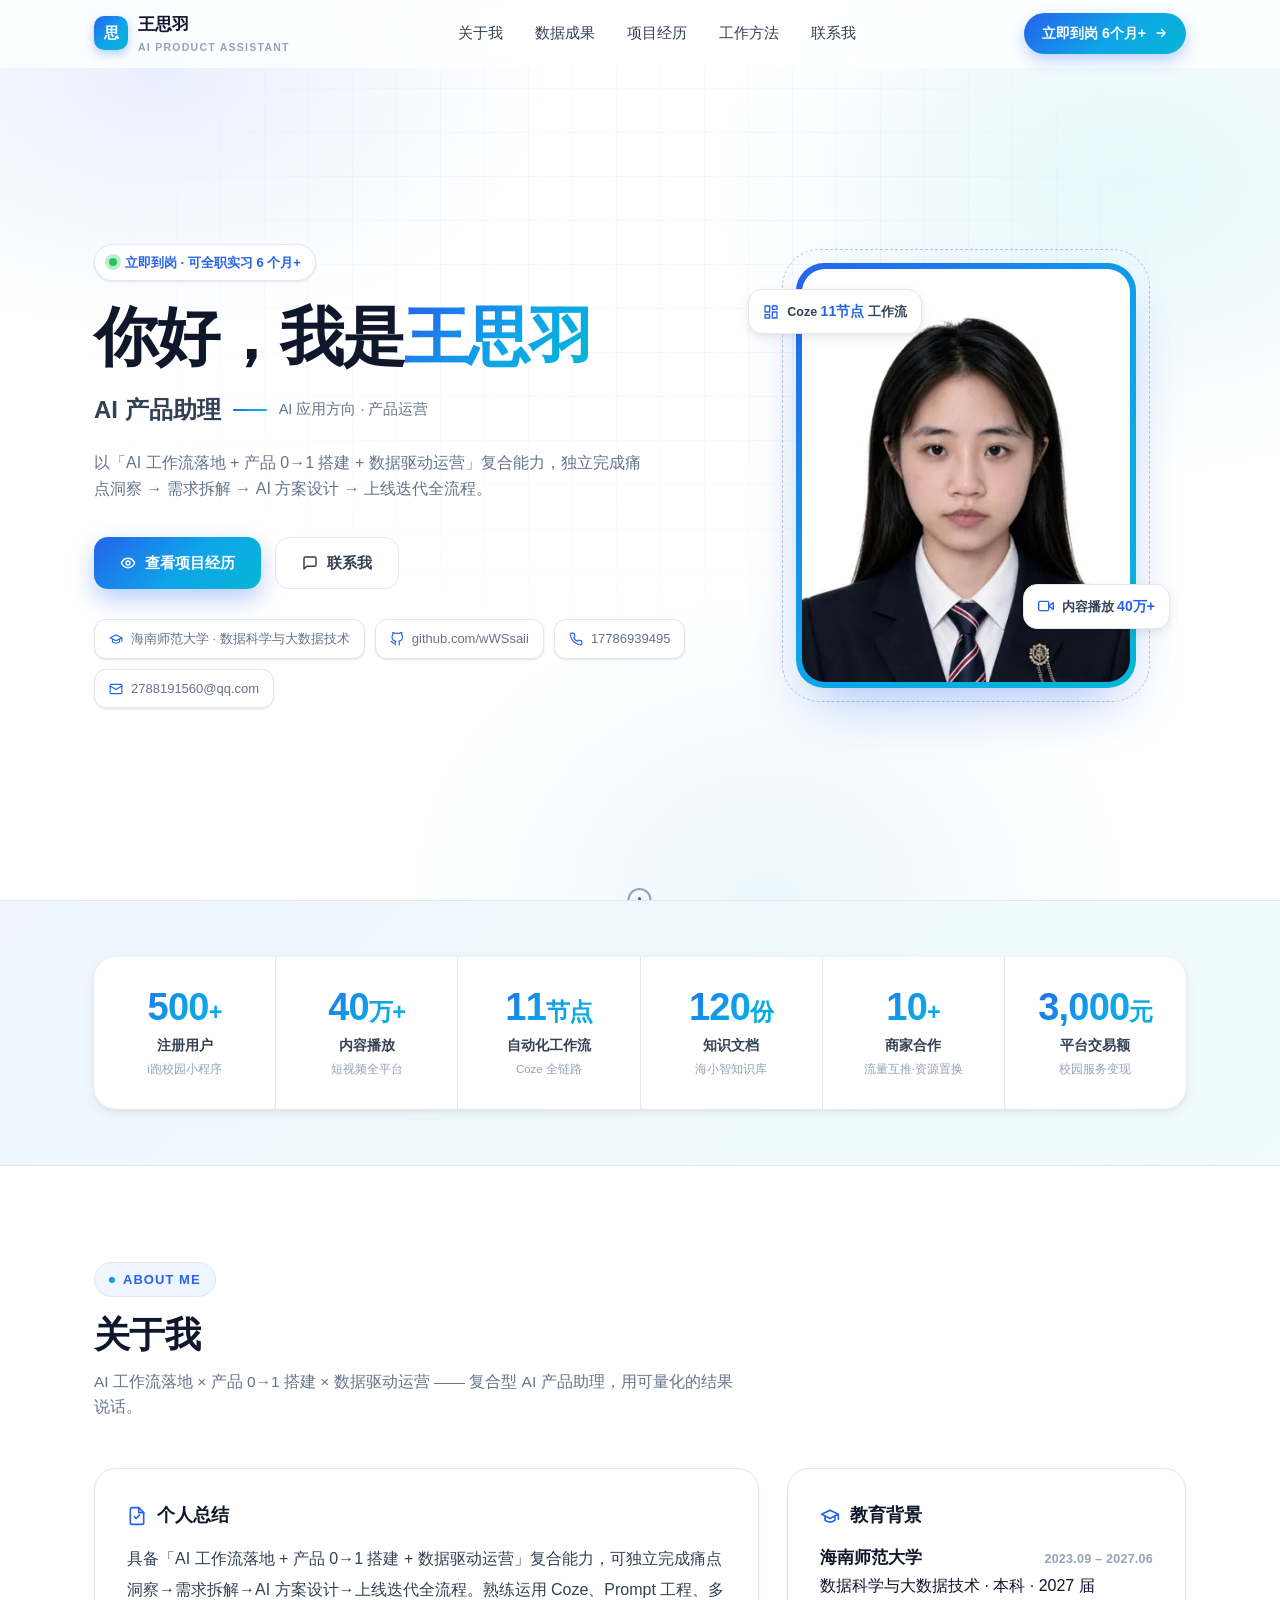
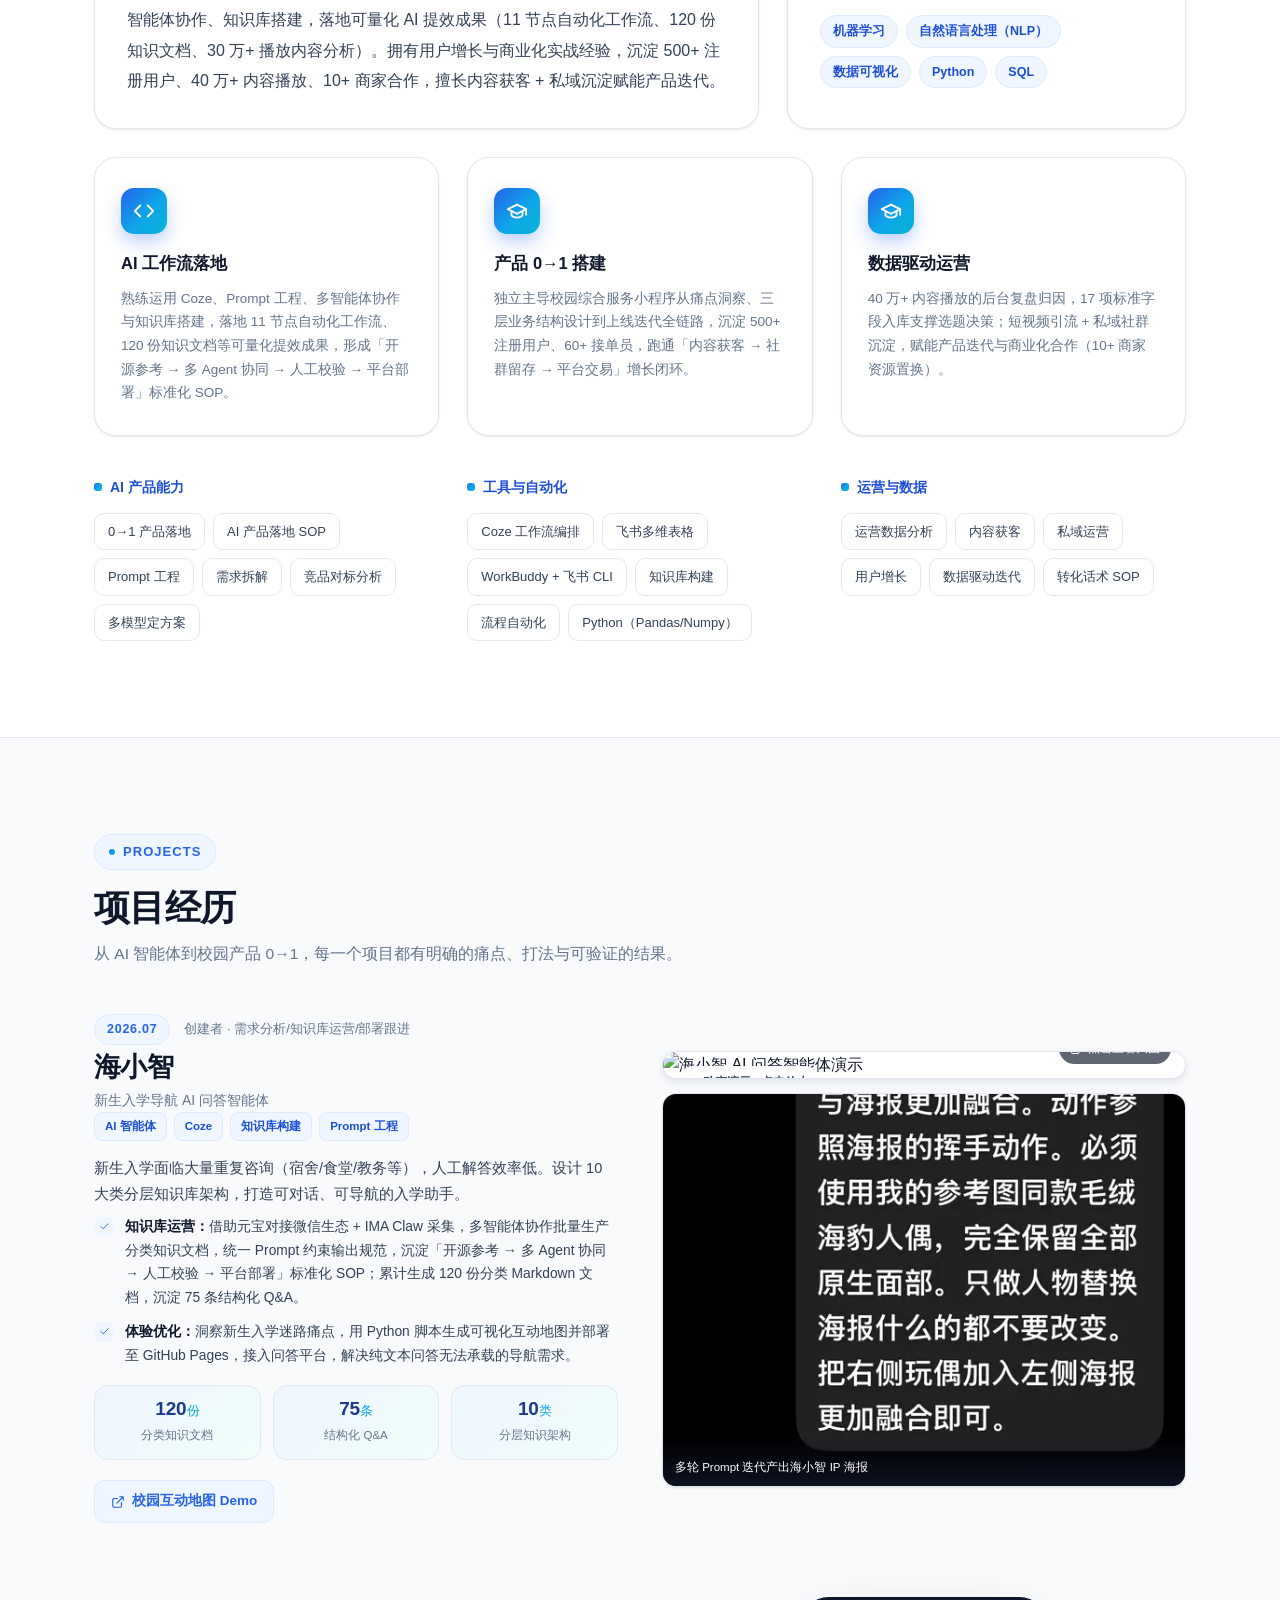
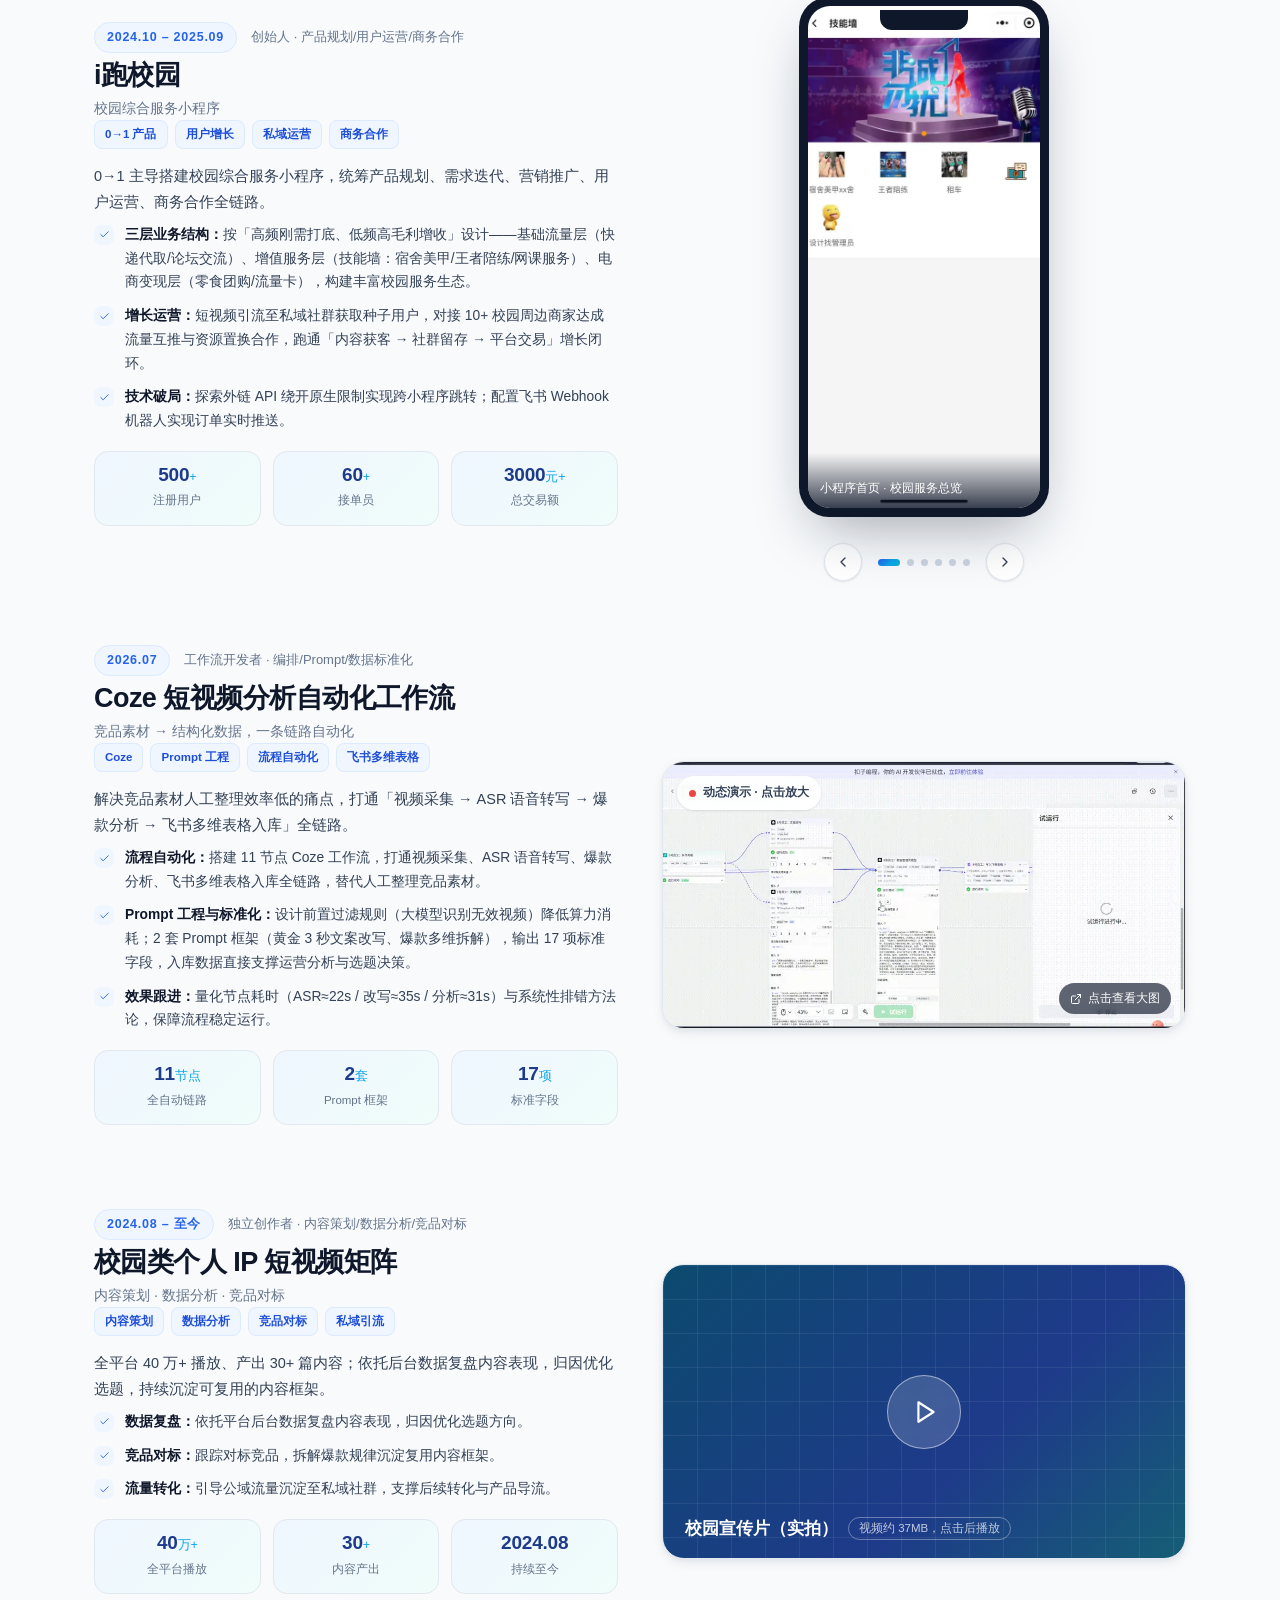
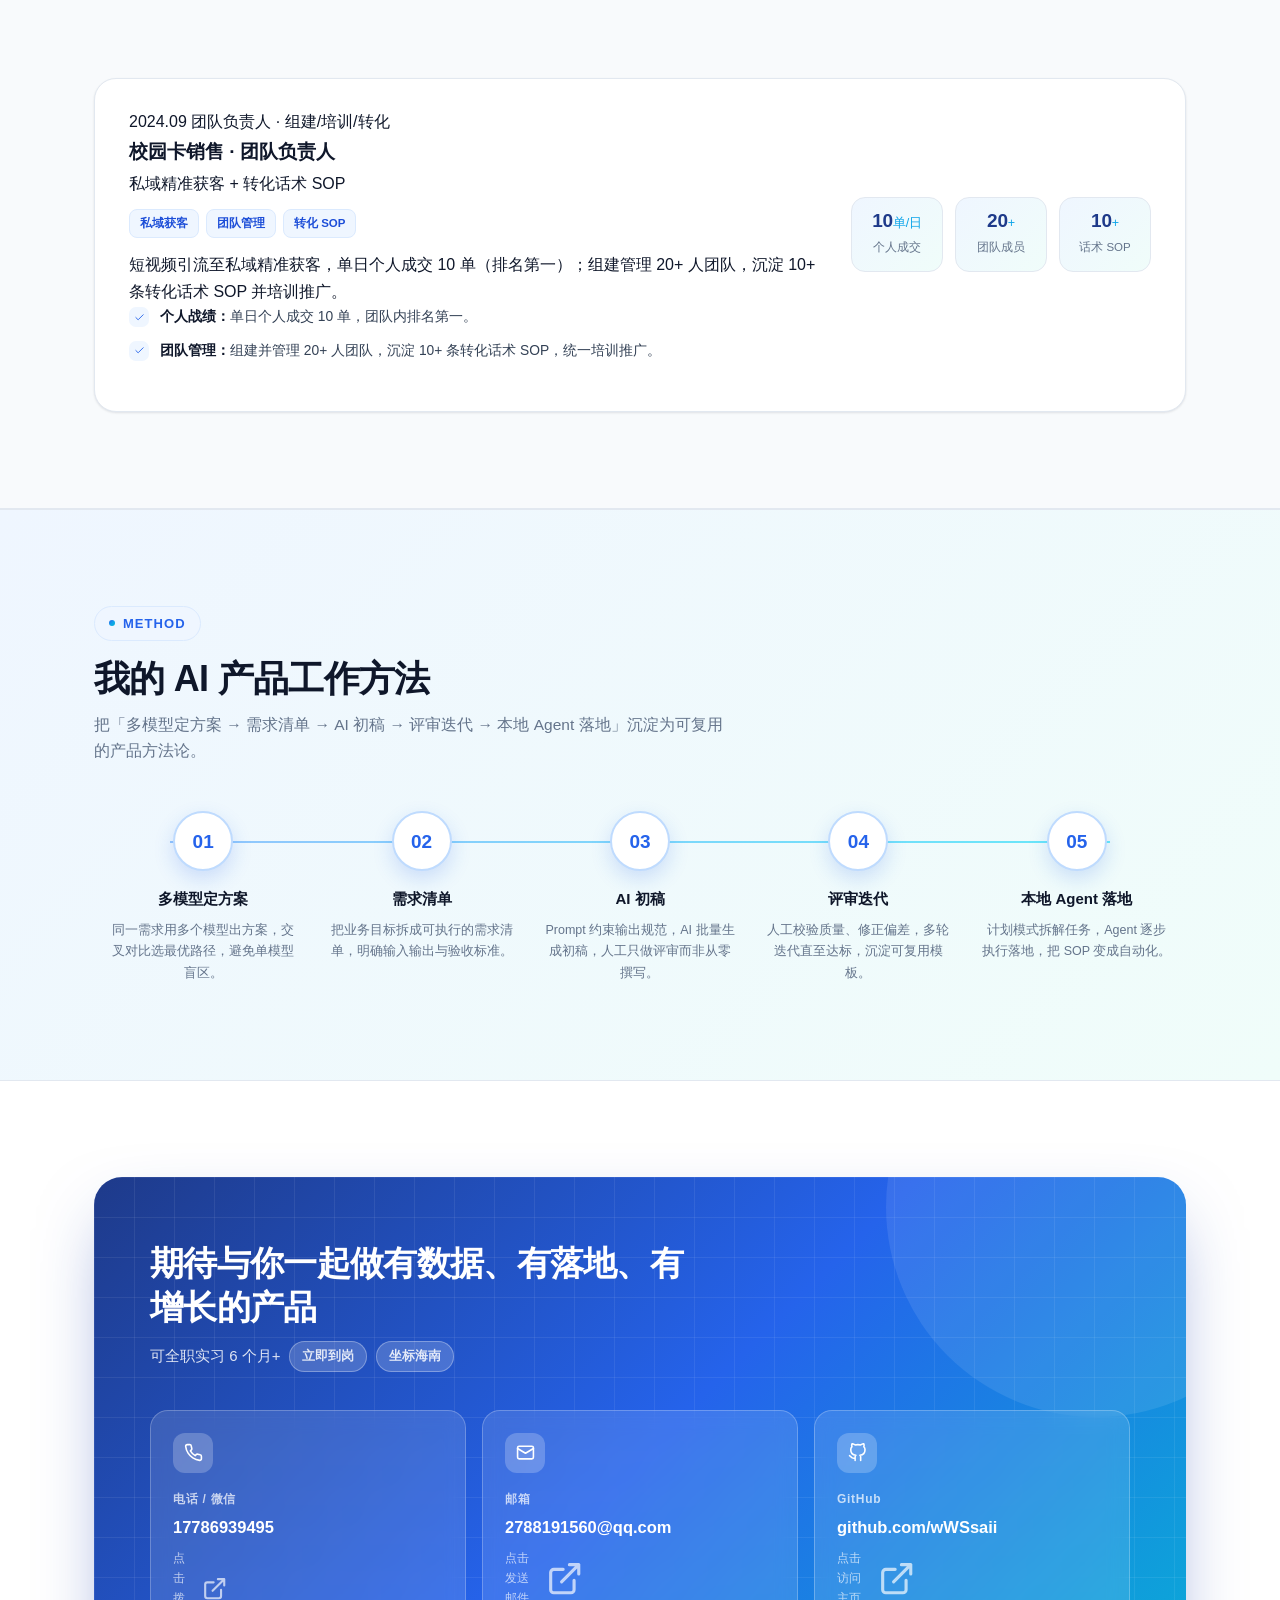
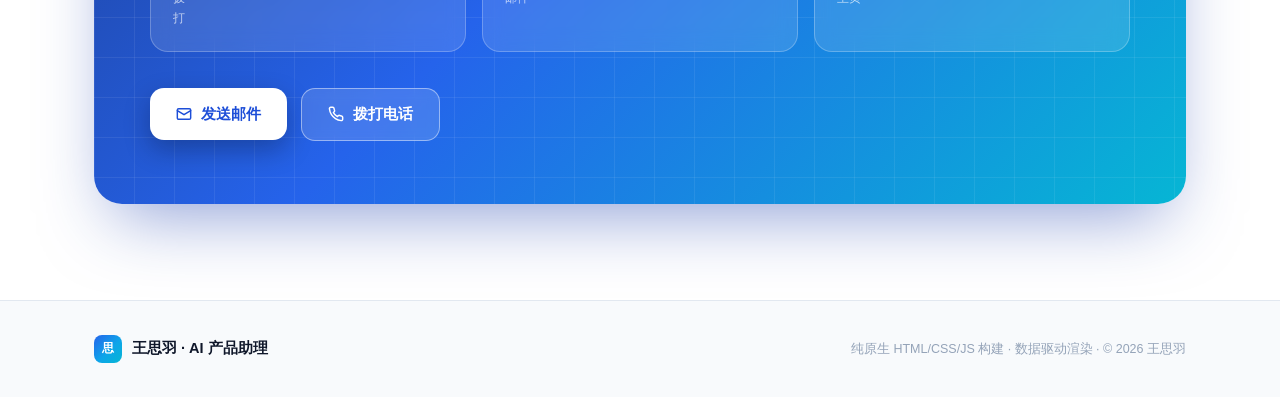
==== qoder-demo/index.html @ c2336c5b "feat: 新增 qoder-demo 个人作品集（品牌蓝单文件版） 浅色简洁+品牌蓝风格的单页应用：数据驱动渲染（data/data.js）、 响应式布局、滚动动画/悬停效果/计数动画、手机截图轮播" ====
<!DOCTYPE html>
<html lang="zh-CN">
<head>
<meta charset="UTF-8">
<meta name="viewport" content="width=device-width, initial-scale=1.0">
<title>王思羽 · AI 产品助理 | 个人作品集</title>
<meta name="description" content="王思羽，海南师范大学数据科学在读，AI 产品助理。AI 工作流落地 + 产品 0→1 搭建 + 数据驱动运营复合能力。">
<link rel="icon" href="data:image/svg+xml,%3Csvg xmlns='http://www.w3.org/2000/svg' viewBox='0 0 64 64'%3E%3Crect width='64' height='64' rx='14' fill='%232563eb'/%3E%3Ctext x='32' y='44' font-size='34' font-family='PingFang SC,Microsoft YaHei,sans-serif' fill='white' text-anchor='middle'%3E%E6%80%9D%3C/text%3E%3C/svg%3E">
<style>
/* ============ Design Tokens ============ */
:root{
  --blue:#2563eb; --blue-dark:#1d4ed8; --blue-deep:#1e3a8a;
  --cyan:#06b6d4; --sky:#0ea5e9; --blue-tint:#eff6ff;
  --ink:#0f172a; --ink-2:#334155; --ink-3:#64748b; --ink-4:#94a3b8;
  --line:#e2e8f0; --bg:#ffffff; --bg-soft:#f8fafc;
  --grad:linear-gradient(135deg,#2563eb 0%,#0ea5e9 55%,#06b6d4 100%);
  --grad-soft:linear-gradient(135deg,#eff6ff 0%,#f0fdfa 100%);
  --radius:16px; --radius-lg:22px;
  --shadow-sm:0 1px 2px rgba(15,23,42,.05),0 1px 3px rgba(15,23,42,.06);
  --shadow-md:0 4px 12px rgba(15,23,42,.07),0 2px 4px rgba(15,23,42,.04);
  --shadow-lg:0 16px 40px -12px rgba(37,99,235,.22);
  --font:-apple-system,BlinkMacSystemFont,"Segoe UI","PingFang SC","Hiragino Sans GB","Microsoft YaHei","Helvetica Neue",Arial,sans-serif;
  --nav-h:68px;
}
*{margin:0;padding:0;box-sizing:border-box}
html{scroll-behavior:smooth;scroll-padding-top:calc(var(--nav-h) + 12px)}
body{font-family:var(--font);color:var(--ink);background:var(--bg);line-height:1.65;-webkit-font-smoothing:antialiased;overflow-x:hidden}
::selection{background:var(--blue);color:#fff}
a{color:inherit;text-decoration:none}
img{display:block;max-width:100%}
button{font-family:inherit;cursor:pointer;border:none;background:none;color:inherit}
::-webkit-scrollbar{width:10px;height:10px}
::-webkit-scrollbar-thumb{background:#cbd5e1;border-radius:8px;border:2px solid #fff}
::-webkit-scrollbar-thumb:hover{background:#94a3b8}
::-webkit-scrollbar-track{background:transparent}

.wrap{max-width:1140px;margin:0 auto;padding:0 24px}
section{position:relative}
.section{padding:96px 0}
.section-head{margin-bottom:48px}
.section-kicker{display:inline-flex;align-items:center;gap:8px;font-size:13px;font-weight:600;color:var(--blue);letter-spacing:.08em;background:var(--blue-tint);border:1px solid #dbeafe;padding:6px 14px;border-radius:999px;margin-bottom:16px}
.section-kicker::before{content:"";width:6px;height:6px;border-radius:50%;background:var(--grad)}
.section-title{font-size:clamp(26px,4vw,36px);font-weight:800;letter-spacing:-.02em;line-height:1.2}
.section-sub{color:var(--ink-3);margin-top:12px;max-width:640px;font-size:15.5px}

/* ============ Scroll Progress & Nav ============ */
#progress{position:fixed;top:0;left:0;height:3px;width:0;background:var(--grad);z-index:1200;transition:width .1s linear}
.nav{position:fixed;top:0;left:0;right:0;z-index:1100;height:var(--nav-h);display:flex;align-items:center;transition:box-shadow .3s,background .3s,height .3s;background:rgba(255,255,255,.75);backdrop-filter:blur(14px);-webkit-backdrop-filter:blur(14px);border-bottom:1px solid transparent}
.nav.scrolled{height:58px;background:rgba(255,255,255,.92);border-bottom-color:var(--line);box-shadow:var(--shadow-sm)}
.nav-inner{width:100%;max-width:1140px;margin:0 auto;padding:0 24px;display:flex;align-items:center;justify-content:space-between;gap:16px}
.nav-logo{display:flex;align-items:center;gap:10px;font-weight:800;font-size:17px;letter-spacing:-.01em}
.nav-logo .logo-mark{width:34px;height:34px;border-radius:10px;background:var(--grad);color:#fff;display:grid;place-items:center;font-size:15px;font-weight:800;box-shadow:0 4px 10px rgba(37,99,235,.3)}
.nav-logo small{display:block;font-size:10.5px;font-weight:600;color:var(--ink-4);letter-spacing:.12em}
.nav-links{display:flex;align-items:center;gap:4px;list-style:none}
.nav-links a{display:block;padding:8px 14px;font-size:14.5px;font-weight:500;color:var(--ink-2);border-radius:10px;position:relative;transition:color .25s,background .25s}
.nav-links a:hover{color:var(--blue);background:var(--blue-tint)}
.nav-links a.active{color:var(--blue);font-weight:700}
.nav-links a.active::after{content:"";position:absolute;left:14px;right:14px;bottom:2px;height:2.5px;border-radius:2px;background:var(--grad)}
.nav-cta{display:inline-flex;align-items:center;gap:8px;padding:9px 18px;border-radius:999px;background:var(--grad);color:#fff;font-size:14px;font-weight:600;box-shadow:0 6px 16px rgba(37,99,235,.3);transition:transform .25s,box-shadow .25s;white-space:nowrap}
.nav-cta:hover{transform:translateY(-2px);box-shadow:0 10px 22px rgba(37,99,235,.38)}
.nav-cta svg{width:14px;height:14px}
.burger{display:none;width:42px;height:42px;border-radius:12px;place-items:center;border:1px solid var(--line);background:#fff;transition:border-color .25s}
.burger:hover{border-color:var(--blue)}
.burger span,.burger span::before,.burger span::after{content:"";display:block;width:18px;height:2px;background:var(--ink);border-radius:2px;transition:transform .3s,opacity .3s;position:relative}
.burger span::before{position:absolute;top:-6px}
.burger span::after{position:absolute;top:6px}
.burger.open span{background:transparent}
.burger.open span::before{transform:rotate(45deg);top:0}
.burger.open span::after{transform:rotate(-45deg);top:0}
.mobile-menu{position:fixed;inset:0;z-index:1050;background:rgba(15,23,42,.45);opacity:0;pointer-events:none;transition:opacity .3s}
.mobile-menu.open{opacity:1;pointer-events:auto}
.mobile-menu-panel{position:absolute;top:0;right:0;bottom:0;width:min(320px,84vw);background:#fff;padding:84px 28px 32px;transform:translateX(100%);transition:transform .35s cubic-bezier(.22,1,.36,1);display:flex;flex-direction:column;gap:6px;box-shadow:-12px 0 40px rgba(15,23,42,.12)}
.mobile-menu.open .mobile-menu-panel{transform:translateX(0)}
.mobile-menu-panel a{display:flex;align-items:center;justify-content:space-between;padding:14px 16px;border-radius:12px;font-size:16px;font-weight:600;color:var(--ink-2);transition:background .2s,color .2s}
.mobile-menu-panel a:hover{background:var(--blue-tint);color:var(--blue)}
.mobile-menu-panel a::after{content:"→";color:var(--ink-4);font-weight:400}
.mobile-menu-panel .m-cta{margin-top:auto;justify-content:center;background:var(--grad);color:#fff;border-radius:14px;padding:15px;box-shadow:0 8px 20px rgba(37,99,235,.3)}
.mobile-menu-panel .m-cta::after{content:""}
.mobile-menu-panel .m-cta:hover{color:#fff}

/* ============ Hero ============ */
.hero{min-height:100svh;display:flex;align-items:center;padding:calc(var(--nav-h) + 48px) 0 64px;overflow:hidden}
.hero-bg{position:absolute;inset:0;pointer-events:none;background:
  radial-gradient(640px 420px at 12% 8%,rgba(37,99,235,.10),transparent 62%),
  radial-gradient(700px 500px at 88% 20%,rgba(6,182,212,.10),transparent 60%),
  radial-gradient(560px 480px at 60% 100%,rgba(14,165,233,.08),transparent 65%),
  var(--bg)}
.hero-bg::after{content:"";position:absolute;inset:0;background-image:linear-gradient(rgba(37,99,235,.045) 1px,transparent 1px),linear-gradient(90deg,rgba(37,99,235,.045) 1px,transparent 1px);background-size:44px 44px;mask-image:radial-gradient(760px 520px at 50% 30%,#000 30%,transparent 78%);-webkit-mask-image:radial-gradient(760px 520px at 50% 30%,#000 30%,transparent 78%)}
.hero-grid{position:relative;display:grid;grid-template-columns:1.15fr .85fr;gap:56px;align-items:center}
.hero-badge{display:inline-flex;align-items:center;gap:8px;background:#fff;border:1px solid #dbeafe;color:var(--blue);font-size:13px;font-weight:600;padding:7px 14px;border-radius:999px;box-shadow:var(--shadow-sm);margin-bottom:22px}
.hero-badge .dot{width:8px;height:8px;border-radius:50%;background:#22c55e;position:relative}
.hero-badge .dot::after{content:"";position:absolute;inset:-4px;border-radius:50%;background:rgba(34,197,94,.3);animation:pulse 2s infinite}
@keyframes pulse{0%{transform:scale(.6);opacity:1}100%{transform:scale(1.6);opacity:0}}
.hero h1{font-size:clamp(40px,6.5vw,64px);font-weight:800;letter-spacing:-.03em;line-height:1.08}
.hero h1 .grad-text{background:var(--grad);-webkit-background-clip:text;background-clip:text;color:transparent}
.hero-role{display:flex;align-items:center;gap:12px;margin:18px 0 20px;flex-wrap:wrap}
.hero-role .role-main{font-size:clamp(19px,2.6vw,24px);font-weight:700;color:var(--ink-2)}
.hero-role .role-line{width:34px;height:2px;background:var(--grad);border-radius:2px}
.hero-role .role-sub{font-size:14.5px;color:var(--ink-3);font-weight:500}
.hero-tag{color:var(--ink-3);font-size:16px;max-width:560px}
.hero-ctas{display:flex;gap:14px;margin-top:34px;flex-wrap:wrap}
.btn{display:inline-flex;align-items:center;gap:9px;padding:13px 26px;border-radius:14px;font-size:15px;font-weight:600;transition:transform .25s,box-shadow .25s,background .25s,color .25s;white-space:nowrap}
.btn svg{width:16px;height:16px}
.btn-primary{background:var(--grad);color:#fff;box-shadow:0 10px 24px rgba(37,99,235,.32)}
.btn-primary:hover{transform:translateY(-2px);box-shadow:0 16px 32px rgba(37,99,235,.4)}
.btn-ghost{background:#fff;color:var(--ink-2);border:1.5px solid var(--line)}
.btn-ghost:hover{border-color:var(--blue);color:var(--blue);transform:translateY(-2px)}
.hero-facts{display:flex;gap:10px;margin-top:30px;flex-wrap:wrap}
.fact{display:inline-flex;align-items:center;gap:8px;font-size:13px;color:var(--ink-3);background:#fff;border:1px solid var(--line);padding:8px 14px;border-radius:12px;box-shadow:var(--shadow-sm)}
.fact svg{width:14px;height:14px;color:var(--blue);flex:none}
.hero-visual{position:relative;display:flex;justify-content:center}
.avatar-frame{position:relative;width:min(340px,74vw);aspect-ratio:4/5;border-radius:28px;padding:6px;background:var(--grad);box-shadow:0 24px 60px -18px rgba(37,99,235,.45)}
.avatar-frame::before{content:"";position:absolute;inset:-14px;border-radius:38px;border:1.5px dashed rgba(37,99,235,.35);animation:spin 26s linear infinite}
@keyframes spin{to{transform:rotate(360deg)}}
.avatar-frame img{width:100%;height:100%;object-fit:cover;border-radius:23px}
.avatar-tag{position:absolute;background:#fff;border:1px solid var(--line);border-radius:14px;padding:10px 14px;font-size:12.5px;font-weight:600;color:var(--ink-2);box-shadow:var(--shadow-md);display:flex;align-items:center;gap:8px;animation:float 5s ease-in-out infinite}
.avatar-tag b{color:var(--blue);font-size:14px}
.avatar-tag svg{width:16px;height:16px;color:var(--blue)}
.avatar-tag.t1{top:6%;left:-14%;animation-delay:.4s}
.avatar-tag.t2{bottom:14%;right:-10%;animation-delay:1.6s}
@keyframes float{0%,100%{transform:translateY(0)}50%{transform:translateY(-9px)}}
.scroll-hint{position:absolute;bottom:-54px;left:50%;transform:translateX(-50%);display:flex;flex-direction:column;align-items:center;gap:8px;color:var(--ink-4);font-size:12px;letter-spacing:.18em}
.scroll-hint .mouse{width:24px;height:38px;border:2px solid var(--ink-4);border-radius:14px;position:relative}
.scroll-hint .mouse::after{content:"";position:absolute;top:7px;left:50%;transform:translateX(-50%);width:3px;height:7px;border-radius:3px;background:var(--blue);animation:wheel 1.8s ease-in-out infinite}
@keyframes wheel{0%{opacity:1;transform:translate(-50%,0)}70%{opacity:0;transform:translate(-50%,12px)}100%{opacity:0}}

/* ============ Stats ============ */
.stats{background:var(--grad-soft);border-block:1px solid var(--line);padding:56px 0}
.stats-grid{display:grid;grid-template-columns:repeat(6,1fr);gap:1px;background:var(--line);border-radius:var(--radius-lg);overflow:hidden;box-shadow:var(--shadow-md)}
.stat{background:#fff;padding:30px 18px;text-align:center;transition:background .3s}
.stat:hover{background:var(--blue-tint)}
.stat-num{font-size:clamp(26px,3.4vw,38px);font-weight:800;letter-spacing:-.02em;background:var(--grad);-webkit-background-clip:text;background-clip:text;color:transparent;line-height:1.1}
.stat-num .suffix{font-size:.62em}
.stat-label{font-size:13.5px;font-weight:600;color:var(--ink-2);margin-top:6px}
.stat-note{font-size:11.5px;color:var(--ink-4);margin-top:3px}

/* ============ About ============ */
.about-grid{display:grid;grid-template-columns:1.25fr .75fr;gap:28px;margin-bottom:28px}
.card{background:#fff;border:1px solid var(--line);border-radius:var(--radius-lg);padding:32px;box-shadow:var(--shadow-sm);transition:transform .3s,box-shadow .3s,border-color .3s}
.card:hover{transform:translateY(-4px);box-shadow:var(--shadow-lg);border-color:#bfdbfe}
.card h3{font-size:18px;font-weight:700;display:flex;align-items:center;gap:10px;margin-bottom:14px}
.card h3 svg{width:20px;height:20px;color:var(--blue);flex:none}
.summary-quote{font-size:16px;color:var(--ink-2);line-height:1.9}
.summary-quote b{color:var(--blue-dark)}
.edu-row{display:flex;align-items:baseline;justify-content:space-between;gap:12px;flex-wrap:wrap}
.edu-row .school{font-size:17px;font-weight:700}
.edu-row .period{font-size:12.5px;color:var(--ink-4);font-weight:600;letter-spacing:.02em}
.edu-row .major{color:var(--ink-2);font-size:14.5px;margin-top:4px}
.course-chips{display:flex;gap:8px;flex-wrap:wrap;margin-top:16px}
.course-chips span{font-size:12.5px;color:var(--blue-dark);background:var(--blue-tint);border:1px solid #dbeafe;padding:5px 12px;border-radius:999px;font-weight:600}
.caps-grid{display:grid;grid-template-columns:repeat(3,1fr);gap:28px;margin-bottom:40px}
.cap{position:relative;padding:30px 26px;border-radius:var(--radius-lg);background:#fff;border:1px solid var(--line);box-shadow:var(--shadow-sm);overflow:hidden;transition:transform .3s,box-shadow .3s}
.cap::before{content:"";position:absolute;top:0;left:0;right:0;height:3px;background:var(--grad);transform:scaleX(0);transform-origin:left;transition:transform .4s}
.cap:hover{transform:translateY(-5px);box-shadow:var(--shadow-lg)}
.cap:hover::before{transform:scaleX(1)}
.cap-icon{width:46px;height:46px;border-radius:13px;background:var(--grad);color:#fff;display:grid;place-items:center;margin-bottom:16px;box-shadow:0 8px 18px rgba(37,99,235,.3)}
.cap-icon svg{width:22px;height:22px}
.cap h4{font-size:16.5px;font-weight:700;margin-bottom:9px}
.cap p{font-size:13.5px;color:var(--ink-3);line-height:1.75}
.skills-wrap{display:grid;grid-template-columns:repeat(3,1fr);gap:28px}
.skill-group h4{font-size:14px;font-weight:700;color:var(--blue-dark);margin-bottom:14px;display:flex;align-items:center;gap:8px}
.skill-group h4::before{content:"";width:8px;height:8px;border-radius:3px;background:var(--grad)}
.skill-chips{display:flex;flex-wrap:wrap;gap:8px}
.skill-chip{font-size:13px;color:var(--ink-2);background:#fff;border:1px solid var(--line);padding:7px 13px;border-radius:10px;transition:all .25s;cursor:default}
.skill-chip:hover{border-color:var(--blue);color:var(--blue);background:var(--blue-tint);transform:translateY(-2px);box-shadow:var(--shadow-sm)}

/* ============ Projects ============ */
#projects{background:var(--bg-soft);border-block:1px solid var(--line)}
.project{display:grid;grid-template-columns:1fr 1fr;gap:44px;align-items:center;margin-bottom:64px}
.project:last-of-type{margin-bottom:0}
.project.reverse .project-media{order:2}
.project-info .p-top{display:flex;align-items:baseline;gap:14px;flex-wrap:wrap;margin-bottom:6px}
.project-info .p-period{font-size:12.5px;font-weight:700;color:var(--blue);letter-spacing:.06em;background:var(--blue-tint);border:1px solid #dbeafe;padding:4px 12px;border-radius:999px}
.project-info .p-role{font-size:13px;color:var(--ink-3)}
.project-info h3{font-size:clamp(21px,2.6vw,27px);font-weight:800;letter-spacing:-.02em;line-height:1.25}
.project-info .p-sub{font-size:14px;color:var(--ink-3);margin-top:4px}
.project-info .p-summary{font-size:14.5px;color:var(--ink-2);margin:14px 0 8px;line-height:1.8}
.p-tags{display:flex;gap:7px;flex-wrap:wrap;margin-bottom:14px}
.p-tags span{font-size:11.5px;font-weight:600;color:var(--blue-dark);background:var(--blue-tint);border:1px solid #dbeafe;padding:4px 10px;border-radius:8px}
.p-highlights{display:grid;gap:10px;margin-bottom:18px}
.p-hl{display:flex;gap:11px;font-size:13.8px;color:var(--ink-2);line-height:1.72}
.p-hl .hl-dot{flex:none;width:20px;height:20px;border-radius:7px;background:var(--blue-tint);color:var(--blue);display:grid;place-items:center;margin-top:2px}
.p-hl .hl-dot svg{width:11px;height:11px}
.p-hl b{color:var(--ink);font-weight:700}
.p-metrics{display:flex;gap:12px;flex-wrap:wrap;margin-bottom:20px}
.p-metric{flex:1;min-width:92px;background:var(--grad-soft);border:1px solid var(--line);border-radius:14px;padding:12px 14px;text-align:center}
.p-metric b{display:block;font-size:19px;font-weight:800;color:var(--blue-deep);letter-spacing:-.01em;line-height:1.2}
.p-metric b .suffix{font-size:.66em;color:var(--sky)}
.p-metric span{font-size:11.5px;color:var(--ink-3);font-weight:500}
.p-links{display:flex;gap:10px;flex-wrap:wrap}
.p-link{display:inline-flex;align-items:center;gap:7px;font-size:13.5px;font-weight:600;color:var(--blue);background:var(--blue-tint);border:1px solid #dbeafe;padding:9px 16px;border-radius:11px;transition:all .25s}
.p-link:hover{background:var(--blue);border-color:var(--blue);color:#fff;transform:translateY(-2px);box-shadow:0 8px 18px rgba(37,99,235,.3)}
.p-link svg{width:14px;height:14px}
.project-media{min-width:0}
.media-frame{position:relative;border-radius:var(--radius-lg);overflow:hidden;border:1px solid var(--line);background:#fff;box-shadow:var(--shadow-md);cursor:zoom-in;transition:transform .35s,box-shadow .35s}
.media-frame:hover{transform:translateY(-5px);box-shadow:var(--shadow-lg)}
.media-frame img.anim{width:100%;display:block}
.media-badge{position:absolute;top:14px;left:14px;z-index:3;display:inline-flex;align-items:center;gap:7px;background:rgba(255,255,255,.92);backdrop-filter:blur(8px);color:var(--ink-2);font-size:12px;font-weight:600;padding:7px 12px;border-radius:999px;box-shadow:var(--shadow-sm)}
.media-badge .rec{width:7px;height:7px;border-radius:50%;background:#ef4444;animation:pulse 1.6s infinite}
.media-hint{position:absolute;right:14px;bottom:14px;z-index:3;background:rgba(15,23,42,.66);color:#fff;font-size:11.5px;padding:6px 11px;border-radius:999px;display:flex;align-items:center;gap:6px;backdrop-filter:blur(6px)}
.media-hint svg{width:12px;height:12px}
.project-extras{display:flex;gap:14px;margin-top:14px}
.p-extra-img{flex:1;min-width:0;border-radius:14px;overflow:hidden;border:1px solid var(--line);box-shadow:var(--shadow-sm);cursor:zoom-in;position:relative}
.p-extra-img img{width:100%;aspect-ratio:4/3;object-fit:cover;transition:transform .4s}
.p-extra-img:hover img{transform:scale(1.05)}
.p-extra-img figcaption{position:absolute;inset:auto 0 0 0;background:linear-gradient(transparent,rgba(15,23,42,.78));color:#fff;font-size:11.5px;padding:22px 12px 9px;font-weight:500}
.carousel-wrap{position:relative}
.phone-stage{display:flex;justify-content:center;padding:10px 0}
.phone{position:relative;width:min(250px,58vw);border-radius:30px;background:#0f172a;padding:9px;box-shadow:0 24px 60px -18px rgba(15,23,42,.4);transition:transform .35s}
.phone:hover{transform:translateY(-6px) rotate(-1deg)}
.phone-notch{position:absolute;top:13px;left:50%;transform:translateX(-50%);width:88px;height:20px;background:#0f172a;border-radius:0 0 12px 12px;z-index:4}
.phone-screen{border-radius:22px;overflow:hidden;position:relative}
.car-track{display:flex;overflow-x:auto;scroll-snap-type:x mandatory;scrollbar-width:none;scroll-behavior:smooth}
.car-track::-webkit-scrollbar{display:none}
.car-slide{flex:0 0 100%;scroll-snap-align:start;aspect-ratio:9/19.5;position:relative}
.car-slide img{width:100%;height:100%;object-fit:cover}
.car-caption{position:absolute;left:0;right:0;bottom:0;background:linear-gradient(transparent,rgba(15,23,42,.82));color:#fff;font-size:11.5px;padding:26px 12px 10px;font-weight:500}
.car-controls{display:flex;align-items:center;justify-content:center;gap:16px;margin-top:16px}
.car-btn{width:38px;height:38px;border-radius:50%;border:1px solid var(--line);background:#fff;color:var(--ink-2);display:grid;place-items:center;transition:all .25s;box-shadow:var(--shadow-sm)}
.car-btn:hover{border-color:var(--blue);color:var(--blue);transform:translateY(-2px)}
.car-btn svg{width:16px;height:16px}
.car-dots{display:flex;gap:7px}
.car-dot{width:7px;height:7px;border-radius:999px;background:#cbd5e1;transition:all .3s;padding:0}
.car-dot.active{width:22px;background:var(--grad)}
.video-cover{position:relative;width:100%;aspect-ratio:16/9;border-radius:var(--radius-lg);overflow:hidden;cursor:pointer;border:1px solid var(--line);box-shadow:var(--shadow-md);transition:transform .3s,box-shadow .3s;display:block;background:linear-gradient(135deg,#0c4a6e 0%,#1e3a8a 60%,#155e75 100%)}
.video-cover:hover{transform:translateY(-4px);box-shadow:var(--shadow-lg)}
.video-cover .vc-grid{position:absolute;inset:0;background-image:linear-gradient(rgba(255,255,255,.07) 1px,transparent 1px),linear-gradient(90deg,rgba(255,255,255,.07) 1px,transparent 1px);background-size:34px 34px}
.video-cover .vc-play{position:absolute;top:50%;left:50%;transform:translate(-50%,-50%);width:74px;height:74px;border-radius:50%;background:rgba(255,255,255,.16);backdrop-filter:blur(6px);border:1.5px solid rgba(255,255,255,.5);display:grid;place-items:center;color:#fff;transition:transform .3s,background .3s}
.video-cover:hover .vc-play{transform:translate(-50%,-50%) scale(1.12);background:rgba(255,255,255,.28)}
.video-cover .vc-play svg{width:26px;height:26px;margin-left:3px}
.video-cover .vc-title{position:absolute;left:22px;bottom:18px;color:#fff;font-weight:700;font-size:17px;display:flex;align-items:center;gap:10px;flex-wrap:wrap}
.video-cover .vc-title .vc-note{font-size:11.5px;font-weight:500;color:rgba(255,255,255,.72);border:1px solid rgba(255,255,255,.35);padding:3px 10px;border-radius:999px}
.video-cover video{width:100%;height:100%;object-fit:cover}

/* compact project card (no media) */
.project-compact{display:grid;grid-template-columns:1fr auto;gap:28px;align-items:center;background:#fff;border:1px solid var(--line);border-radius:var(--radius-lg);padding:30px 34px;box-shadow:var(--shadow-sm);transition:transform .3s,box-shadow .3s,border-color .3s;margin-top:8px}
.project-compact:hover{transform:translateY(-4px);box-shadow:var(--shadow-lg);border-color:#bfdbfe}
.project-compact h3{font-size:19px;font-weight:800}
.project-compact .p-sub{margin-top:4px}

/* ============ Method ============ */
#method{background:var(--grad-soft);border-block:1px solid var(--line)}
.method-chain{display:grid;grid-template-columns:repeat(5,1fr);gap:0;position:relative;margin-top:8px}
.method-chain::before{content:"";position:absolute;top:30px;left:7%;right:7%;height:2px;background:linear-gradient(90deg,#93c5fd,#67e8f9);z-index:0}
.method-step{position:relative;text-align:center;padding:0 14px;z-index:1}
.method-num{width:60px;height:60px;margin:0 auto 16px;border-radius:50%;background:#fff;border:2px solid #bfdbfe;color:var(--blue);font-weight:800;font-size:19px;display:grid;place-items:center;box-shadow:0 8px 20px rgba(37,99,235,.18);transition:transform .3s,background .3s,color .3s,border-color .3s}
.method-step:hover .method-num{transform:scale(1.12);background:var(--grad);border-color:transparent;color:#fff}
.method-step h4{font-size:15px;font-weight:700;margin-bottom:8px}
.method-step p{font-size:12.5px;color:var(--ink-3);line-height:1.7}

/* ============ Contact ============ */
.contact-panel{position:relative;border-radius:28px;padding:64px 56px;color:#fff;background:linear-gradient(135deg,#1e3a8a 0%,#2563eb 48%,#06b6d4 100%);overflow:hidden;box-shadow:0 30px 70px -20px rgba(30,64,175,.5)}
.contact-panel::before{content:"";position:absolute;inset:0;background-image:linear-gradient(rgba(255,255,255,.07) 1px,transparent 1px),linear-gradient(90deg,rgba(255,255,255,.07) 1px,transparent 1px);background-size:40px 40px}
.contact-panel::after{content:"";position:absolute;width:420px;height:420px;border-radius:50%;background:rgba(255,255,255,.09);top:-180px;right:-120px}
.contact-inner{position:relative;z-index:2}
.contact-panel h2{font-size:clamp(24px,3.6vw,34px);font-weight:800;letter-spacing:-.02em;max-width:560px;line-height:1.3}
.contact-panel .c-sub{color:rgba(255,255,255,.85);margin-top:12px;font-size:15px;display:flex;align-items:center;gap:9px;flex-wrap:wrap}
.contact-panel .c-sub .pill{background:rgba(255,255,255,.18);border:1px solid rgba(255,255,255,.3);padding:4px 12px;border-radius:999px;font-size:12.5px;font-weight:600}
.contact-cards{display:grid;grid-template-columns:repeat(3,1fr);gap:16px;margin-top:38px}
.c-card{background:rgba(255,255,255,.12);backdrop-filter:blur(10px);border:1px solid rgba(255,255,255,.24);border-radius:18px;padding:22px;transition:transform .3s,background .3s;display:block}
.c-card:hover{transform:translateY(-5px);background:rgba(255,255,255,.2)}
.c-card .c-icon{width:40px;height:40px;border-radius:12px;background:rgba(255,255,255,.22);display:grid;place-items:center;margin-bottom:12px}
.c-card .c-icon svg{width:19px;height:19px}
.c-card .c-label{font-size:12px;color:rgba(255,255,255,.72);font-weight:600;letter-spacing:.06em}
.c-card .c-value{font-size:16.5px;font-weight:700;margin-top:3px;word-break:break-all}
.c-card .c-copy{margin-top:8px;font-size:12px;color:rgba(255,255,255,.8);display:inline-flex;align-items:center;gap:6px;opacity:.85;transition:opacity .2s}
.c-card:hover .c-copy{opacity:1}
.contact-cta{display:flex;gap:14px;margin-top:36px;flex-wrap:wrap}
.btn-light{background:#fff;color:var(--blue-dark);box-shadow:0 10px 26px rgba(2,6,23,.28)}
.btn-light:hover{transform:translateY(-2px);box-shadow:0 14px 32px rgba(2,6,23,.36)}
.btn-glass{background:rgba(255,255,255,.14);color:#fff;border:1.5px solid rgba(255,255,255,.45);backdrop-filter:blur(6px)}
.btn-glass:hover{background:rgba(255,255,255,.26);transform:translateY(-2px)}

/* ============ Footer ============ */
footer{border-top:1px solid var(--line);background:var(--bg-soft);padding:34px 0}
.footer-inner{display:flex;align-items:center;justify-content:space-between;gap:16px;flex-wrap:wrap}
.footer-brand{display:flex;align-items:center;gap:10px;font-weight:700;font-size:14.5px}
.footer-brand .logo-mark{width:28px;height:28px;border-radius:8px;background:var(--grad);color:#fff;display:grid;place-items:center;font-size:12px;font-weight:800}
.footer-meta{font-size:12.5px;color:var(--ink-4)}
.back-top{position:fixed;right:26px;bottom:26px;width:46px;height:46px;border-radius:14px;background:#fff;border:1px solid var(--line);box-shadow:var(--shadow-md);display:grid;place-items:center;color:var(--blue);opacity:0;pointer-events:none;transform:translateY(12px);transition:all .3s;z-index:1000}
.back-top.show{opacity:1;pointer-events:auto;transform:translateY(0)}
.back-top:hover{background:var(--blue);color:#fff;border-color:var(--blue)}
.back-top svg{width:18px;height:18px}

/* ============ Lightbox ============ */
.lightbox{position:fixed;inset:0;z-index:1300;background:rgba(2,6,23,.88);backdrop-filter:blur(8px);display:grid;place-items:center;opacity:0;pointer-events:none;transition:opacity .3s;padding:24px}
.lightbox.open{opacity:1;pointer-events:auto}
.lightbox img{max-width:min(92vw,1000px);max-height:86vh;border-radius:14px;box-shadow:0 30px 80px rgba(0,0,0,.5);transform:scale(.94);transition:transform .3s}
.lightbox.open img{transform:scale(1)}
.lightbox .lb-close{position:absolute;top:22px;right:26px;width:44px;height:44px;border-radius:50%;background:rgba(255,255,255,.14);color:#fff;display:grid;place-items:center;transition:background .25s}
.lightbox .lb-close:hover{background:rgba(255,255,255,.3)}
.lightbox .lb-close svg{width:20px;height:20px}
.lightbox .lb-caption{position:absolute;bottom:26px;left:50%;transform:translateX(-50%);color:#fff;font-size:13.5px;background:rgba(2,6,23,.6);padding:8px 18px;border-radius:999px;max-width:88vw;text-align:center}

/* ============ Reveal animations ============ */
.reveal{opacity:0;transform:translateY(26px);transition:opacity .7s cubic-bezier(.22,1,.36,1),transform .7s cubic-bezier(.22,1,.36,1);transition-delay:var(--d,0s)}
.reveal.in{opacity:1;transform:none}

/* ============ Responsive ============ */
@media (max-width:1024px){
  .stats-grid{grid-template-columns:repeat(3,1fr)}
  .caps-grid{grid-template-columns:1fr 1fr}
  .skills-wrap{grid-template-columns:1fr 1fr}
  .project{grid-template-columns:1fr;gap:30px}
  .project.reverse .project-media{order:0}
  .method-chain{grid-template-columns:1fr 1fr;gap:28px 0}
  .method-chain::before{display:none}
  .avatar-tag.t1{left:-4%}
  .avatar-tag.t2{right:-4%}
}
@media (max-width:768px){
  .section{padding:72px 0}
  .nav-links,.nav-cta{display:none}
  .burger{display:grid}
  .hero{min-height:auto;padding:calc(var(--nav-h) + 40px) 0 88px}
  .hero-grid{grid-template-columns:1fr;gap:56px}
  .hero-visual{margin-top:8px}
  .avatar-frame{width:min(280px,62vw)}
  .avatar-tag.t1{left:-2%}
  .avatar-tag.t2{right:-2%}
  .scroll-hint{display:none}
  .contact-panel{padding:48px 26px}
  .contact-cards{grid-template-columns:1fr}
  .project-compact{grid-template-columns:1fr}
}
@media (max-width:520px){
  .stats-grid{grid-template-columns:repeat(2,1fr)}
  .caps-grid{grid-template-columns:1fr}
  .skills-wrap{grid-template-columns:1fr}
  .method-chain{grid-template-columns:1fr}
  .card{padding:24px 20px}
  .hero-facts .fact{font-size:12px}
  .phone{width:min(220px,60vw)}
}
@media (prefers-reduced-motion:reduce){
  *,*::before,*::after{animation-duration:.01ms!important;animation-iteration-count:1!important;transition-duration:.01ms!important;scroll-behavior:auto!important}
  .reveal{opacity:1;transform:none}
}
</style>
</head>
<body>

<div id="progress"></div>

<!-- ===== Nav ===== -->
<nav class="nav" id="nav">
  <div class="nav-inner">
    <a class="nav-logo" href="#home">
      <span class="logo-mark">思</span>
      <span>王思羽<small>AI PRODUCT ASSISTANT</small></span>
    </a>
    <ul class="nav-links" id="navLinks"></ul>
    <a class="nav-cta" href="#contact">
      立即到岗 6个月+
      <svg viewBox="0 0 24 24" fill="none" stroke="currentColor" stroke-width="2.4" stroke-linecap="round" stroke-linejoin="round"><path d="M5 12h14M13 6l6 6-6 6"/></svg>
    </a>
    <button class="burger" id="burger" aria-label="菜单"><span></span></button>
  </div>
</nav>

<!-- ===== Hero ===== -->
<header class="hero" id="home">
  <div class="hero-bg"></div>
  <div class="wrap">
    <div class="hero-grid">
      <div class="hero-copy">
        <span class="hero-badge"><span class="dot"></span><span id="heroStatus"></span></span>
        <h1>你好，我是<span class="grad-text" id="heroName"></span></h1>
        <div class="hero-role">
          <span class="role-main" id="heroRole"></span>
          <span class="role-line"></span>
          <span class="role-sub" id="heroRoleTag"></span>
        </div>
        <p class="hero-tag" id="heroTagline"></p>
        <div class="hero-ctas">
          <a class="btn btn-primary" href="#projects">
            <svg viewBox="0 0 24 24" fill="none" stroke="currentColor" stroke-width="2.2" stroke-linecap="round" stroke-linejoin="round"><path d="M2 12s3.5-7 10-7 10 7 10 7-3.5 7-10 7-10-7-10-7z"/><circle cx="12" cy="12" r="3"/></svg>
            查看项目经历
          </a>
          <a class="btn btn-ghost" href="#contact">
            <svg viewBox="0 0 24 24" fill="none" stroke="currentColor" stroke-width="2.2" stroke-linecap="round" stroke-linejoin="round"><path d="M21 15a2 2 0 0 1-2 2H7l-4 4V5a2 2 0 0 1 2-2h14a2 2 0 0 1 2 2z"/></svg>
            联系我
          </a>
        </div>
        <div class="hero-facts" id="heroFacts"></div>
      </div>
      <div class="hero-visual">
        <div class="avatar-frame">
          <img id="heroAvatar" src="data/web/avatar.webp" alt="王思羽" loading="eager">
          <div class="avatar-tag t1">
            <svg viewBox="0 0 24 24" fill="none" stroke="currentColor" stroke-width="2" stroke-linecap="round" stroke-linejoin="round"><rect x="3" y="3" width="7" height="9"/><rect x="14" y="3" width="7" height="5"/><rect x="14" y="12" width="7" height="9"/><rect x="3" y="16" width="7" height="5"/></svg>
            <span>Coze <b>11节点</b> 工作流</span>
          </div>
          <div class="avatar-tag t2">
            <svg viewBox="0 0 24 24" fill="none" stroke="currentColor" stroke-width="2" stroke-linecap="round" stroke-linejoin="round"><path d="M23 7l-7 5 7 5V7z"/><rect x="1" y="5" width="15" height="14" rx="2"/></svg>
            <span>内容播放 <b>40万+</b></span>
          </div>
        </div>
      </div>
    </div>
  </div>
  <div class="scroll-hint"><div class="mouse"></div>SCROLL</div>
</header>

<!-- ===== Stats ===== -->
<section class="stats" id="impact">
  <div class="wrap">
    <div class="stats-grid" id="statsGrid"></div>
  </div>
</section>

<!-- ===== About ===== -->
<section class="section" id="about">
  <div class="wrap">
    <div class="section-head reveal">
      <span class="section-kicker">ABOUT ME</span>
      <h2 class="section-title">关于我</h2>
      <p class="section-sub">AI 工作流落地 × 产品 0→1 搭建 × 数据驱动运营 —— 复合型 AI 产品助理，用可量化的结果说话。</p>
    </div>
    <div class="about-grid">
      <div class="card reveal" style="--d:.05s">
        <h3>
          <svg viewBox="0 0 24 24" fill="none" stroke="currentColor" stroke-width="2" stroke-linecap="round" stroke-linejoin="round"><path d="M14 2H6a2 2 0 0 0-2 2v16a2 2 0 0 0 2 2h12a2 2 0 0 0 2-2V8z"/><path d="M14 2v6h6"/><path d="M9 13l2 2 4-4"/></svg>
          个人总结
        </h3>
        <p class="summary-quote" id="summaryText"></p>
      </div>
      <div class="card reveal" style="--d:.12s">
        <h3>
          <svg viewBox="0 0 24 24" fill="none" stroke="currentColor" stroke-width="2" stroke-linecap="round" stroke-linejoin="round"><path d="M22 10v6M2 10l10-5 10 5-10 5z"/><path d="M6 12v5c3 3 9 3 12 0v-5"/></svg>
          教育背景
        </h3>
        <div class="edu-row">
          <span class="school" id="eduSchool"></span>
          <span class="period" id="eduPeriod"></span>
        </div>
        <div class="major" id="eduMajor"></div>
        <div class="course-chips" id="eduCourses"></div>
      </div>
    </div>
    <div class="caps-grid" id="capsGrid"></div>
    <div class="skills-wrap" id="skillsGroups"></div>
  </div>
</section>

<!-- ===== Projects ===== -->
<section class="section" id="projects">
  <div class="wrap">
    <div class="section-head reveal">
      <span class="section-kicker">PROJECTS</span>
      <h2 class="section-title">项目经历</h2>
      <p class="section-sub">从 AI 智能体到校园产品 0→1，每一个项目都有明确的痛点、打法与可验证的结果。</p>
    </div>
    <div id="projectList"></div>
  </div>
</section>

<!-- ===== Method ===== -->
<section class="section" id="method">
  <div class="wrap">
    <div class="section-head reveal">
      <span class="section-kicker">METHOD</span>
      <h2 class="section-title" id="methodTitle"></h2>
      <p class="section-sub">把「多模型定方案 → 需求清单 → AI 初稿 → 评审迭代 → 本地 Agent 落地」沉淀为可复用的产品方法论。</p>
    </div>
    <div class="method-chain" id="methodChain"></div>
  </div>
</section>

<!-- ===== Contact ===== -->
<section class="section" id="contact">
  <div class="wrap">
    <div class="contact-panel reveal">
      <div class="contact-inner">
        <h2 id="contactTitle"></h2>
        <div class="c-sub" id="contactNote"></div>
        <div class="contact-cards" id="contactCards"></div>
        <div class="contact-cta">
          <a class="btn btn-light" href="mailto:2788191560@qq.com">
            <svg viewBox="0 0 24 24" fill="none" stroke="currentColor" stroke-width="2.2" stroke-linecap="round" stroke-linejoin="round"><rect x="2" y="4" width="20" height="16" rx="2"/><path d="m22 7-10 6L2 7"/></svg>
            发送邮件
          </a>
          <a class="btn btn-glass" href="tel:17786939495">
            <svg viewBox="0 0 24 24" fill="none" stroke="currentColor" stroke-width="2.2" stroke-linecap="round" stroke-linejoin="round"><path d="M22 16.92v3a2 2 0 0 1-2.18 2 19.79 19.79 0 0 1-8.63-3.07 19.5 19.5 0 0 1-6-6 19.79 19.79 0 0 1-3.07-8.67A2 2 0 0 1 4.11 2h3a2 2 0 0 1 2 1.72c.127.96.361 1.903.7 2.81a2 2 0 0 1-.45 2.11L8.09 9.91a16 16 0 0 0 6 6l1.27-1.27a2 2 0 0 1 2.11-.45c.907.339 1.85.573 2.81.7A2 2 0 0 1 22 16.92z"/></svg>
            拨打电话
          </a>
        </div>
      </div>
    </div>
  </div>
</section>

<footer>
  <div class="wrap footer-inner">
    <div class="footer-brand"><span class="logo-mark">思</span>王思羽 · AI 产品助理</div>
    <div class="footer-meta">纯原生 HTML/CSS/JS 构建 · 数据驱动渲染 · © 2026 王思羽</div>
  </div>
</footer>

<button class="back-top" id="backTop" aria-label="回到顶部">
  <svg viewBox="0 0 24 24" fill="none" stroke="currentColor" stroke-width="2.4" stroke-linecap="round" stroke-linejoin="round"><path d="M12 19V5M5 12l7-7 7 7"/></svg>
</button>

<div class="lightbox" id="lightbox" role="dialog" aria-label="图片预览">
  <button class="lb-close" aria-label="关闭">
    <svg viewBox="0 0 24 24" fill="none" stroke="currentColor" stroke-width="2.4" stroke-linecap="round"><path d="M18 6 6 18M6 6l12 12"/></svg>
  </button>
  <img id="lbImg" src="" alt="">
  <div class="lb-caption" id="lbCaption"></div>
</div>

<div class="mobile-menu" id="mobileMenu">
  <div class="mobile-menu-panel" id="mobilePanel"></div>
</div>
<script>
/* ============================================================
 * 王思羽 · 个人产品展示 Demo —— 数据源文件
 * 所有内容均以简历《王思羽-AI 产品助理-立即到岗实习6+个月》为准
 * 修改此文件后，运行 `python scripts/build.py` 重新生成单文件 index.html
 * ============================================================ */
window.PORTFOLIO_DATA = {
  "meta": {
    "name": "王思羽",
    "role": "AI 产品助理",
    "roleEn": "AI Product Assistant",
    "roleTag": "AI 应用方向 · 产品运营",
    "tagline": "以「AI 工作流落地 + 产品 0→1 搭建 + 数据驱动运营」复合能力，独立完成痛点洞察 → 需求拆解 → AI 方案设计 → 上线迭代全流程。",
    "avatar": "data/web/avatar.webp",
    "status": "立即到岗 · 可全职实习 6 个月+",
    "statusType": "available",
    "phone": "17786939495",
    "email": "2788191560@qq.com",
    "age": "22岁",
    "github": "https://github.com/wWSsaii",
    "githubText": "github.com/wWSsaii",
    "navLinks": [
      { "id": "about", "label": "关于我" },
      { "id": "impact", "label": "数据成果" },
      { "id": "projects", "label": "项目经历" },
      { "id": "method", "label": "工作方法" },
      { "id": "contact", "label": "联系我" }
    ]
  },

  "education": {
    "school": "海南师范大学",
    "major": "数据科学与大数据技术",
    "degree": "本科 · 2027 届",
    "period": "2023.09 – 2027.06",
    "courses": ["机器学习", "自然语言处理（NLP）", "数据可视化", "Python", "SQL"]
  },

  "summary": "具备「AI 工作流落地 + 产品 0→1 搭建 + 数据驱动运营」复合能力，可独立完成痛点洞察→需求拆解→AI 方案设计→上线迭代全流程。熟练运用 Coze、Prompt 工程、多智能体协作、知识库搭建，落地可量化 AI 提效成果（11 节点自动化工作流、120 份知识文档、30 万+ 播放内容分析）。拥有用户增长与商业化实战经验，沉淀 500+ 注册用户、40 万+ 内容播放、10+ 商家合作，擅长内容获客 + 私域沉淀赋能产品迭代。",

  "capabilities": [
    {
      "icon": "workflow",
      "title": "AI 工作流落地",
      "desc": "熟练运用 Coze、Prompt 工程、多智能体协作与知识库搭建，落地 11 节点自动化工作流、120 份知识文档等可量化提效成果，形成「开源参考 → 多 Agent 协同 → 人工校验 → 平台部署」标准化 SOP。"
    },
    {
      "icon": "product",
      "title": "产品 0→1 搭建",
      "desc": "独立主导校园综合服务小程序从痛点洞察、三层业务结构设计到上线迭代全链路，沉淀 500+ 注册用户、60+ 接单员，跑通「内容获客 → 社群留存 → 平台交易」增长闭环。"
    },
    {
      "icon": "data",
      "title": "数据驱动运营",
      "desc": "40 万+ 内容播放的后台复盘归因，17 项标准字段入库支撑选题决策；短视频引流 + 私域社群沉淀，赋能产品迭代与商业化合作（10+ 商家资源置换）。"
    }
  ],

  "stats": [
    { "value": 500, "suffix": "+", "label": "注册用户", "note": "i跑校园小程序" },
    { "value": 40, "suffix": "万+", "label": "内容播放", "note": "短视频全平台" },
    { "value": 11, "suffix": "节点", "label": "自动化工作流", "note": "Coze 全链路" },
    { "value": 120, "suffix": "份", "label": "知识文档", "note": "海小智知识库" },
    { "value": 10, "suffix": "+", "label": "商家合作", "note": "流量互推·资源置换" },
    { "value": 3000, "suffix": "元", "label": "平台交易额", "note": "校园服务变现" }
  ],

  "projects": [
    {
      "id": "haixiaozhi",
      "name": "海小智",
      "subtitle": "新生入学导航 AI 问答智能体",
      "role": "创建者 · 需求分析/知识库运营/部署跟进",
      "period": "2026.07",
      "tags": ["AI 智能体", "Coze", "知识库构建", "Prompt 工程"],
      "summary": "新生入学面临大量重复咨询（宿舍/食堂/教务等），人工解答效率低。设计 10 大类分层知识库架构，打造可对话、可导航的入学助手。",
      "highlights": [
        { "title": "知识库运营", "text": "借助元宝对接微信生态 + IMA Claw 采集，多智能体协作批量生产分类知识文档，统一 Prompt 约束输出规范，沉淀「开源参考 → 多 Agent 协同 → 人工校验 → 平台部署」标准化 SOP；累计生成 120 份分类 Markdown 文档，沉淀 75 条结构化 Q&A。" },
        { "title": "体验优化", "text": "洞察新生入学迷路痛点，用 Python 脚本生成可视化互动地图并部署至 GitHub Pages，接入问答平台，解决纯文本问答无法承载的导航需求。" }
      ],
      "metrics": [
        { "v": "120", "suffix": "份", "l": "分类知识文档" },
        { "v": "75", "suffix": "条", "l": "结构化 Q&A" },
        { "v": "10", "suffix": "类", "l": "分层知识架构" }
      ],
      "media": {
        "type": "webp",
        "src": "data/web/haixiaozhi-demo.webp",
        "poster": "data/web/haixiaozhi-poster.webp",
        "alt": "海小智 AI 问答智能体演示"
      },
      "extras": [
        {
          "type": "img",
          "src": "data/web/chatgpt.webp",
          "caption": "多轮 Prompt 迭代产出海小智 IP 海报"
        }
      ],
      "links": [
        { "text": "校园互动地图 Demo", "url": "https://wwssaii.github.io/hainnu-map/", "external": true }
      ]
    },
    {
      "id": "ipao",
      "name": "i跑校园",
      "subtitle": "校园综合服务小程序",
      "role": "创始人 · 产品规划/用户运营/商务合作",
      "period": "2024.10 – 2025.09",
      "tags": ["0→1 产品", "用户增长", "私域运营", "商务合作"],
      "summary": "0→1 主导搭建校园综合服务小程序，统筹产品规划、需求迭代、营销推广、用户运营、商务合作全链路。",
      "highlights": [
        { "title": "三层业务结构", "text": "按「高频刚需打底、低频高毛利增收」设计——基础流量层（快递代取/论坛交流）、增值服务层（技能墙：宿舍美甲/王者陪练/网课服务）、电商变现层（零食团购/流量卡），构建丰富校园服务生态。" },
        { "title": "增长运营", "text": "短视频引流至私域社群获取种子用户，对接 10+ 校园周边商家达成流量互推与资源置换合作，跑通「内容获客 → 社群留存 → 平台交易」增长闭环。" },
        { "title": "技术破局", "text": "探索外链 API 绕开原生限制实现跨小程序跳转；配置飞书 Webhook 机器人实现订单实时推送。" }
      ],
      "metrics": [
        { "v": "500", "suffix": "+", "l": "注册用户" },
        { "v": "60", "suffix": "+", "l": "接单员" },
        { "v": "3000", "suffix": "元+", "l": "总交易额" }
      ],
      "media": {
        "type": "carousel",
        "images": [
          { "src": "data/web/campus-05.webp", "alt": "小程序首页 · 校园服务总览" },
          { "src": "data/web/campus-04.webp", "alt": "任务大厅 · 快递代取" },
          { "src": "data/web/campus-03.webp", "alt": "零食团购 · 电商变现层" },
          { "src": "data/web/campus-01.webp", "alt": "流量卡办理 · 电商变现层" },
          { "src": "data/web/campus-07.webp", "alt": "游戏陪练 · 技能墙" },
          { "src": "data/web/campus-06.webp", "alt": "宿舍美甲预约 · 技能墙" }
        ]
      }
    },
    {
      "id": "coze",
      "name": "Coze 短视频分析自动化工作流",
      "subtitle": "竞品素材 → 结构化数据，一条链路自动化",
      "role": "工作流开发者 · 编排/Prompt/数据标准化",
      "period": "2026.07",
      "tags": ["Coze", "Prompt 工程", "流程自动化", "飞书多维表格"],
      "summary": "解决竞品素材人工整理效率低的痛点，打通「视频采集 → ASR 语音转写 → 爆款分析 → 飞书多维表格入库」全链路。",
      "highlights": [
        { "title": "流程自动化", "text": "搭建 11 节点 Coze 工作流，打通视频采集、ASR 语音转写、爆款分析、飞书多维表格入库全链路，替代人工整理竞品素材。" },
        { "title": "Prompt 工程与标准化", "text": "设计前置过滤规则（大模型识别无效视频）降低算力消耗；2 套 Prompt 框架（黄金 3 秒文案改写、爆款多维拆解），输出 17 项标准字段，入库数据直接支撑运营分析与选题决策。" },
        { "title": "效果跟进", "text": "量化节点耗时（ASR≈22s / 改写≈35s / 分析≈31s）与系统性排错方法论，保障流程稳定运行。" }
      ],
      "metrics": [
        { "v": "11", "suffix": "节点", "l": "全自动链路" },
        { "v": "2", "suffix": "套", "l": "Prompt 框架" },
        { "v": "17", "suffix": "项", "l": "标准字段" }
      ],
      "media": {
        "type": "webp",
        "src": "data/web/workflow-demo.webp",
        "poster": "data/web/workflow-poster.webp",
        "alt": "Coze 短视频分析工作流演示"
      }
    },
    {
      "id": "video",
      "name": "校园类个人 IP 短视频矩阵",
      "subtitle": "内容策划 · 数据分析 · 竞品对标",
      "role": "独立创作者 · 内容策划/数据分析/竞品对标",
      "period": "2024.08 – 至今",
      "tags": ["内容策划", "数据分析", "竞品对标", "私域引流"],
      "summary": "全平台 40 万+ 播放、产出 30+ 篇内容；依托后台数据复盘内容表现，归因优化选题，持续沉淀可复用的内容框架。",
      "highlights": [
        { "title": "数据复盘", "text": "依托平台后台数据复盘内容表现，归因优化选题方向。" },
        { "title": "竞品对标", "text": "跟踪对标竞品，拆解爆款规律沉淀复用内容框架。" },
        { "title": "流量转化", "text": "引导公域流量沉淀至私域社群，支撑后续转化与产品导流。" }
      ],
      "metrics": [
        { "v": "40", "suffix": "万+", "l": "全平台播放" },
        { "v": "30", "suffix": "+", "l": "内容产出" },
        { "v": "2024.08", "suffix": "", "l": "持续至今" }
      ],
      "media": {
        "type": "video",
        "src": "data/校园宣传.mp4",
        "title": "校园宣传片（实拍）",
        "notice": "视频约 37MB，点击后播放"
      }
    },
    {
      "id": "card",
      "name": "校园卡销售 · 团队负责人",
      "subtitle": "私域精准获客 + 转化话术 SOP",
      "role": "团队负责人 · 组建/培训/转化",
      "period": "2024.09",
      "tags": ["私域获客", "团队管理", "转化 SOP"],
      "summary": "短视频引流至私域精准获客，单日个人成交 10 单（排名第一）；组建管理 20+ 人团队，沉淀 10+ 条转化话术 SOP 并培训推广。",
      "highlights": [
        { "title": "个人战绩", "text": "单日个人成交 10 单，团队内排名第一。" },
        { "title": "团队管理", "text": "组建并管理 20+ 人团队，沉淀 10+ 条转化话术 SOP，统一培训推广。" }
      ],
      "metrics": [
        { "v": "10", "suffix": "单/日", "l": "个人成交" },
        { "v": "20", "suffix": "+", "l": "团队成员" },
        { "v": "10", "suffix": "+", "l": "话术 SOP" }
      ]
    }
  ],

  "method": {
    "title": "我的 AI 产品工作方法",
    "steps": [
      { "t": "多模型定方案", "d": "同一需求用多个模型出方案，交叉对比选最优路径，避免单模型盲区。" },
      { "t": "需求清单", "d": "把业务目标拆成可执行的需求清单，明确输入输出与验收标准。" },
      { "t": "AI 初稿", "d": "Prompt 约束输出规范，AI 批量生成初稿，人工只做评审而非从零撰写。" },
      { "t": "评审迭代", "d": "人工校验质量、修正偏差，多轮迭代直至达标，沉淀可复用模板。" },
      { "t": "本地 Agent 落地", "d": "计划模式拆解任务，Agent 逐步执行落地，把 SOP 变成自动化。" }
    ]
  },

  "skills": [
    {
      "group": "AI 产品能力",
      "items": ["0→1 产品落地", "AI 产品落地 SOP", "Prompt 工程", "需求拆解", "竞品对标分析", "多模型定方案"]
    },
    {
      "group": "工具与自动化",
      "items": ["Coze 工作流编排", "飞书多维表格", "WorkBuddy + 飞书 CLI", "知识库构建", "流程自动化", "Python（Pandas/Numpy）"]
    },
    {
      "group": "运营与数据",
      "items": ["运营数据分析", "内容获客", "私域运营", "用户增长", "数据驱动迭代", "转化话术 SOP"]
    }
  ],

  "contact": {
    "title": "期待与你一起做有数据、有落地、有增长的产品",
    "items": [
      { "type": "phone", "label": "电话 / 微信", "value": "17786939495", "href": "tel:17786939495" },
      { "type": "email", "label": "邮箱", "value": "2788191560@qq.com", "href": "mailto:2788191560@qq.com" },
      { "type": "github", "label": "GitHub", "value": "github.com/wWSsaii", "href": "https://github.com/wWSsaii", "external": true }
    ],
    "note": "可全职实习 6 个月+ · 立即到岗 · 坐标海南"
  }
};
</script>
<script>
"use strict";
const D = window.PORTFOLIO_DATA;
const $ = (s, r) => (r || document).querySelector(s);
const $$ = (s, r) => [...(r || document).querySelectorAll(s)];
const svg = (path) => `<svg viewBox="0 0 24 24" fill="none" stroke="currentColor" stroke-width="2" stroke-linecap="round" stroke-linejoin="round">${path}</svg>`;
const ICON = {
  check: '<path d="M20 6 9 17l-5-5"/>',
  link: '<path d="M18 13v6a2 2 0 0 1-2 2H5a2 2 0 0 1-2-2V8a2 2 0 0 1 2-2h6M15 3h6v6M10 14 21 3"/>',
  zoom: '<path d="M15 3h6v6M10 14 21 3M18 13v6a2 2 0 0 1-2 2H5a2 2 0 0 1-2-2V8a2 2 0 0 1 2-2h6"/>',
  play: '<polygon points="5 3 19 12 5 21 5 3"/>',
  cap: '<path d="M22 10v6M2 10l10-5 10 5-10 5z"/><path d="M6 12v5c3 3 9 3 12 0v-5"/>',
  grad: '<path d="M22 10v6M2 10l10-5 10 5-10 5z"/><path d="M6 12v5c3 3 9 3 12 0v-5"/>',
  code: '<path d="m16 18 6-6-6-6M8 6l-6 6 6 6"/>',
  phone: '<path d="M22 16.92v3a2 2 0 0 1-2.18 2 19.79 19.79 0 0 1-8.63-3.07 19.5 19.5 0 0 1-6-6 19.79 19.79 0 0 1-3.07-8.67A2 2 0 0 1 4.11 2h3a2 2 0 0 1 2 1.72c.127.96.361 1.903.7 2.81a2 2 0 0 1-.45 2.11L8.09 9.91a16 16 0 0 0 6 6l1.27-1.27a2 2 0 0 1 2.11-.45c.907.339 1.85.573 2.81.7A2 2 0 0 1 22 16.92z"/>',
  mail: '<rect x="2" y="4" width="20" height="16" rx="2"/><path d="m22 7-10 6L2 7"/>',
  gh: '<path d="M9 19c-5 1.5-5-2.5-7-3m14 6v-3.87a3.37 3.37 0 0 0-.94-2.61c3.14-.35 6.44-1.54 6.44-7A5.44 5.44 0 0 0 20 4.77 5.07 5.07 0 0 0 19.91 1S18.73.65 16 2.48a13.38 13.38 0 0 0-7 0C6.27.65 5.09 1 5.09 1A5.07 5.07 0 0 0 5 4.77a5.44 5.44 0 0 0-1.5 3.78c0 5.42 3.3 6.61 6.44 7A3.37 3.37 0 0 0 9 18.13V22"/>'
};

/* ============ Render: Nav ============ */
function renderNav(){
  $("#navLinks").innerHTML = D.meta.navLinks.map(l =>
    `<li><a href="#${l.id}" data-nav="${l.id}">${l.label}</a></li>`).join("");
  $("#mobilePanel").innerHTML = D.meta.navLinks.map(l =>
    `<a href="#${l.id}" data-nav="${l.id}">${l.label}</a>`).join("")
    + `<a class="m-cta" href="#contact">立即到岗 · 实习 6 个月+</a>`;
}

/* ============ Render: Hero ============ */
function renderHero(){
  const m = D.meta;
  $("#heroStatus").textContent = m.status;
  $("#heroName").textContent = m.name;
  $("#heroRole").textContent = m.role;
  $("#heroRoleTag").textContent = m.roleTag;
  $("#heroTagline").textContent = m.tagline;
  $("#heroAvatar").src = m.avatar;
  const facts = [
    { icon: ICON.cap, text: D.education.school + " · " + D.education.major },
    { icon: ICON.gh, text: m.githubText },
    { icon: ICON.phone, text: m.phone },
    { icon: ICON.mail, text: m.email }
  ];
  $("#heroFacts").innerHTML = facts.map(f =>
    `<span class="fact">${svg(f.icon)}${f.text}</span>`).join("");
}

/* ============ Render: Stats ============ */
function renderStats(){
  $("#statsGrid").innerHTML = D.stats.map((s, i) => `
    <div class="stat reveal" style="--d:${i * .06}s">
      <div class="stat-num"><span class="num" data-value="${s.value}">0</span><span class="suffix">${s.suffix}</span></div>
      <div class="stat-label">${s.label}</div>
      <div class="stat-note">${s.note}</div>
    </div>`).join("");
}

/* ============ Render: About ============ */
function renderAbout(){
  $("#summaryText").textContent = D.summary;
  $("#eduSchool").textContent = D.education.school;
  $("#eduPeriod").textContent = D.education.period;
  $("#eduMajor").textContent = D.education.major + " · " + D.education.degree;
  $("#eduCourses").innerHTML = D.education.courses.map(c => `<span>${c}</span>`).join("");
  const capIcons = [ICON.code, ICON.cap, ICON.grad];
  $("#capsGrid").innerHTML = D.capabilities.map((c, i) => `
    <div class="cap reveal" style="--d:${i * .08}s">
      <div class="cap-icon">${svg(capIcons[i])}</div>
      <h4>${c.title}</h4>
      <p>${c.desc}</p>
    </div>`).join("");
  $("#skillsGroups").innerHTML = D.skills.map(g => `
    <div class="skill-group reveal" style="--d:.05s">
      <h4>${g.group}</h4>
      <div class="skill-chips">${g.items.map(i => `<span class="skill-chip">${i}</span>`).join("")}</div>
    </div>`).join("");
}

/* ============ Render: Projects ============ */
function renderProjects(){
  $("#projectList").innerHTML = D.projects.map((p, i) => p.media
    ? projectFull(p, i)
    : projectCompact(p)).join("");
  $$(".carousel-wrap").forEach(wrap => initCarousel($(".car-track", wrap)));
  $$(".video-cover").forEach(initVideo);
}

function projectFull(p, i){
  const reverse = i % 2 === 1 ? " reverse" : "";
  const media = p.media.type === "webp" ? mediaWebp(p.media)
    : p.media.type === "carousel" ? mediaCarousel(p.media)
    : mediaVideo(p.media);
  const extras = (p.extras || []).map(e => `
    <figure class="p-extra-img zoomable" data-src="${e.src}" data-caption="${e.caption}">
      <img src="${e.src}" alt="${e.caption}" loading="lazy">
      <figcaption>${e.caption}</figcaption>
    </figure>`).join("");
  return `
  <article class="project${reverse} reveal" id="project-${p.id}">
    <div class="project-info">
      <div class="p-top">
        <span class="p-period">${p.period}</span>
        <span class="p-role">${p.role}</span>
      </div>
      <h3>${p.name}</h3>
      <div class="p-sub">${p.subtitle}</div>
      <div class="p-tags">${p.tags.map(t => `<span>${t}</span>`).join("")}</div>
      <p class="p-summary">${p.summary}</p>
      <div class="p-highlights">${p.highlights.map(h => `
        <div class="p-hl"><span class="hl-dot">${svg(ICON.check)}</span><span><b>${h.title}：</b>${h.text}</span></div>`).join("")}
      </div>
      <div class="p-metrics">${p.metrics.map(mt => `
        <div class="p-metric"><b>${mt.v}<span class="suffix">${mt.suffix}</span></b><span>${mt.l}</span></div>`).join("")}
      </div>
      <div class="p-links">${(p.links || []).map(l => `
        <a class="p-link" href="${l.url}" ${l.external ? 'target="_blank" rel="noopener"' : ""}>${svg(ICON.link)}${l.text}</a>`).join("")}
      </div>
    </div>
    <div class="project-media">
      ${media}
      ${extras ? `<div class="project-extras">${extras}</div>` : ""}
    </div>
  </article>`;
}

function mediaWebp(m){
  return `
  <div class="media-frame zoomable" data-src="${m.src}" data-caption="${m.alt}">
    <span class="media-badge"><span class="rec"></span>动态演示 · 点击放大</span>
    <img class="anim" src="${m.src}" alt="${m.alt}" loading="lazy">
    <span class="media-hint">${svg(ICON.zoom)}点击查看大图</span>
  </div>`;
}

function mediaCarousel(m){
  return `
  <div class="carousel-wrap">
    <div class="phone-stage">
      <div class="phone">
        <div class="phone-notch"></div>
        <div class="phone-screen">
          <div class="car-track">
            ${m.images.map((im) => `
              <div class="car-slide">
                <img src="${im.src}" alt="${im.alt}" loading="lazy">
                <div class="car-caption">${im.alt}</div>
              </div>`).join("")}
          </div>
        </div>
      </div>
    </div>
    <div class="car-controls">
      <button class="car-btn car-prev" aria-label="上一屏">${svg('<path d="M15 18l-6-6 6-6"/>')}</button>
      <div class="car-dots"></div>
      <button class="car-btn car-next" aria-label="下一屏">${svg('<path d="m9 18 6-6-6-6"/>')}</button>
    </div>
  </div>`;
}

function mediaVideo(m){
  return `
  <button class="video-cover" data-src="${m.src}">
    <span class="vc-grid"></span>
    <span class="vc-play">${svg(ICON.play)}</span>
    <span class="vc-title">${m.title}<span class="vc-note">${m.notice}</span></span>
  </button>`;
}

function projectCompact(p){
  return `
  <article class="project-compact reveal" id="project-${p.id}">
    <div>
      <div class="p-top">
        <span class="p-period">${p.period}</span>
        <span class="p-role">${p.role}</span>
      </div>
      <h3>${p.name}</h3>
      <div class="p-sub">${p.subtitle}</div>
      <div class="p-tags" style="margin-top:12px">${p.tags.map(t => `<span>${t}</span>`).join("")}</div>
      <p class="p-summary">${p.summary}</p>
      <div class="p-highlights">${p.highlights.map(h => `
        <div class="p-hl"><span class="hl-dot">${svg(ICON.check)}</span><span><b>${h.title}：</b>${h.text}</span></div>`).join("")}
      </div>
    </div>
    <div class="p-metrics" style="min-width:300px">${p.metrics.map(mt => `
      <div class="p-metric"><b>${mt.v}<span class="suffix">${mt.suffix}</span></b><span>${mt.l}</span></div>`).join("")}
    </div>
  </article>`;
}

/* ============ Carousel ============ */
function initCarousel(track){
  const wrap = track.closest(".carousel-wrap");
  const slides = $$(".car-slide", track);
  const dotsWrap = $(".car-dots", wrap);
  dotsWrap.innerHTML = slides.map((_, i) => `<button class="car-dot${i === 0 ? " active" : ""}" data-i="${i}" aria-label="第${i + 1}屏"></button>`).join("");
  let idx = 0;
  const go = (i) => {
    idx = Math.max(0, Math.min(slides.length - 1, i));
    track.scrollTo({ left: idx * track.clientWidth, behavior: "smooth" });
    sync();
  };
  const sync = () => {
    idx = Math.round(track.scrollLeft / Math.max(1, track.clientWidth));
    $$(".car-dot", wrap).forEach((d, i) => d.classList.toggle("active", i === idx));
  };
  let ticking = false;
  track.addEventListener("scroll", () => {
    if (!ticking) { requestAnimationFrame(() => { sync(); ticking = false; }); ticking = true; }
  });
  window.addEventListener("resize", () => go(idx));
  $(".car-prev", wrap).addEventListener("click", () => go(idx - 1));
  $(".car-next", wrap).addEventListener("click", () => go(idx + 1));
  dotsWrap.addEventListener("click", (e) => {
    const b = e.target.closest(".car-dot");
    if (b) go(+b.dataset.i);
  });
}

/* ============ Video cover ============ */
function initVideo(cover){
  cover.addEventListener("click", () => {
    const v = document.createElement("video");
    v.src = cover.dataset.src;
    v.controls = true; v.autoplay = true; v.playsInline = true;
    v.setAttribute("style", "width:100%;height:100%;object-fit:cover");
    cover.innerHTML = "";
    cover.appendChild(v);
    v.play().catch(() => {});
  });
}

/* ============ Render: Method & Contact ============ */
function renderMethod(){
  $("#methodTitle").textContent = D.method.title;
  $("#methodChain").innerHTML = D.method.steps.map((s, i) => `
    <div class="method-step reveal" style="--d:${i * .09}s">
      <div class="method-num">${String(i + 1).padStart(2, "0")}</div>
      <h4>${s.t}</h4>
      <p>${s.d}</p>
    </div>`).join("");
}

function renderContact(){
  $("#contactTitle").textContent = D.contact.title;
  const parts = D.contact.note.split("·");
  $("#contactNote").innerHTML = parts.map((s, i) => i === 0 ? `<span>${s}</span>` : `<span class="pill">${s.trim()}</span>`).join("");
  const icons = { phone: ICON.phone, email: ICON.mail, github: ICON.gh };
  const hints = { phone: "点击拨打", email: "点击发送邮件", github: "点击访问主页" };
  $("#contactCards").innerHTML = D.contact.items.map((c, i) => `
    <a class="c-card reveal" style="--d:${i * .08}s" href="${c.href}" ${c.external ? 'target="_blank" rel="noopener"' : ""}>
      <span class="c-icon">${svg(icons[c.type])}</span>
      <span class="c-label">${c.label}</span>
      <div class="c-value">${c.value}</div>
      <span class="c-copy">${hints[c.type]} ${svg(ICON.link)}</span>
    </a>`).join("");
}

/* ============ Interactions ============ */
const reduceMotion = window.matchMedia("(prefers-reduced-motion: reduce)").matches;

function initReveal(){
  const io = new IntersectionObserver((entries) => {
    entries.forEach(en => {
      if (en.isIntersecting) { en.target.classList.add("in"); io.unobserve(en.target); }
    });
  }, { threshold: 0.12, rootMargin: "0px 0px -6% 0px" });
  $$(".reveal").forEach(el => io.observe(el));
}

function initCounters(){
  const io = new IntersectionObserver((entries) => {
    entries.forEach(en => {
      if (!en.isIntersecting) return;
      io.unobserve(en.target);
      const el = en.target;
      const target = +el.dataset.value;
      if (reduceMotion) { el.textContent = target.toLocaleString("en-US"); return; }
      const t0 = performance.now(), dur = 1500;
      const ease = t => 1 - Math.pow(1 - t, 3);
      const frame = (t) => {
        const p = Math.min((t - t0) / dur, 1);
        el.textContent = Math.round(target * ease(p)).toLocaleString("en-US");
        if (p < 1) requestAnimationFrame(frame);
      };
      requestAnimationFrame(frame);
    });
  }, { threshold: 0.5 });
  $$(".stat .num").forEach(el => io.observe(el));
}

function initNav(){
  const nav = $("#nav"), progress = $("#progress"), backTop = $("#backTop");
  const sections = $$("section[id],header[id]");
  const onScroll = () => {
    const y = window.scrollY;
    nav.classList.toggle("scrolled", y > 10);
    const max = document.documentElement.scrollHeight - window.innerHeight;
    progress.style.width = (max > 0 ? (y / max) * 100 : 0) + "%";
    backTop.classList.toggle("show", y > 600);
    let cur = "home";
    sections.forEach(sec => { if (sec.getBoundingClientRect().top <= 130) cur = sec.id; });
    $$("#navLinks a").forEach(a => a.classList.toggle("active", a.dataset.nav === cur));
  };
  window.addEventListener("scroll", onScroll, { passive: true });
  onScroll();
  backTop.addEventListener("click", () => window.scrollTo({ top: 0, behavior: reduceMotion ? "auto" : "smooth" }));
}

function initMobileMenu(){
  const burger = $("#burger"), menu = $("#mobileMenu");
  const set = (open) => {
    burger.classList.toggle("open", open);
    menu.classList.toggle("open", open);
    document.body.style.overflow = open ? "hidden" : "";
  };
  burger.addEventListener("click", () => set(!menu.classList.contains("open")));
  menu.addEventListener("click", (e) => {
    if (e.target.closest("a")) set(false);
    else if (e.target === menu) set(false);
  });
  window.addEventListener("keydown", (e) => { if (e.key === "Escape") set(false); });
}

function initLightbox(){
  const lb = $("#lightbox"), img = $("#lbImg"), cap = $("#lbCaption");
  const open = (src, caption) => {
    img.src = src; cap.textContent = caption || ""; lb.classList.add("open");
    document.body.style.overflow = "hidden";
  };
  const close = () => { lb.classList.remove("open"); document.body.style.overflow = ""; };
  document.addEventListener("click", (e) => {
    const z = e.target.closest(".zoomable");
    if (z) open(z.dataset.src, z.dataset.caption);
  });
  lb.addEventListener("click", (e) => { if (e.target === lb || e.target.closest(".lb-close")) close(); });
  window.addEventListener("keydown", (e) => { if (e.key === "Escape") close(); });
}

/* ============ Boot ============ */
renderNav();
renderHero();
renderStats();
renderAbout();
renderProjects();
renderMethod();
renderContact();
initReveal();
initCounters();
initNav();
initMobileMenu();
initLightbox();
</script>
</body>
</html>
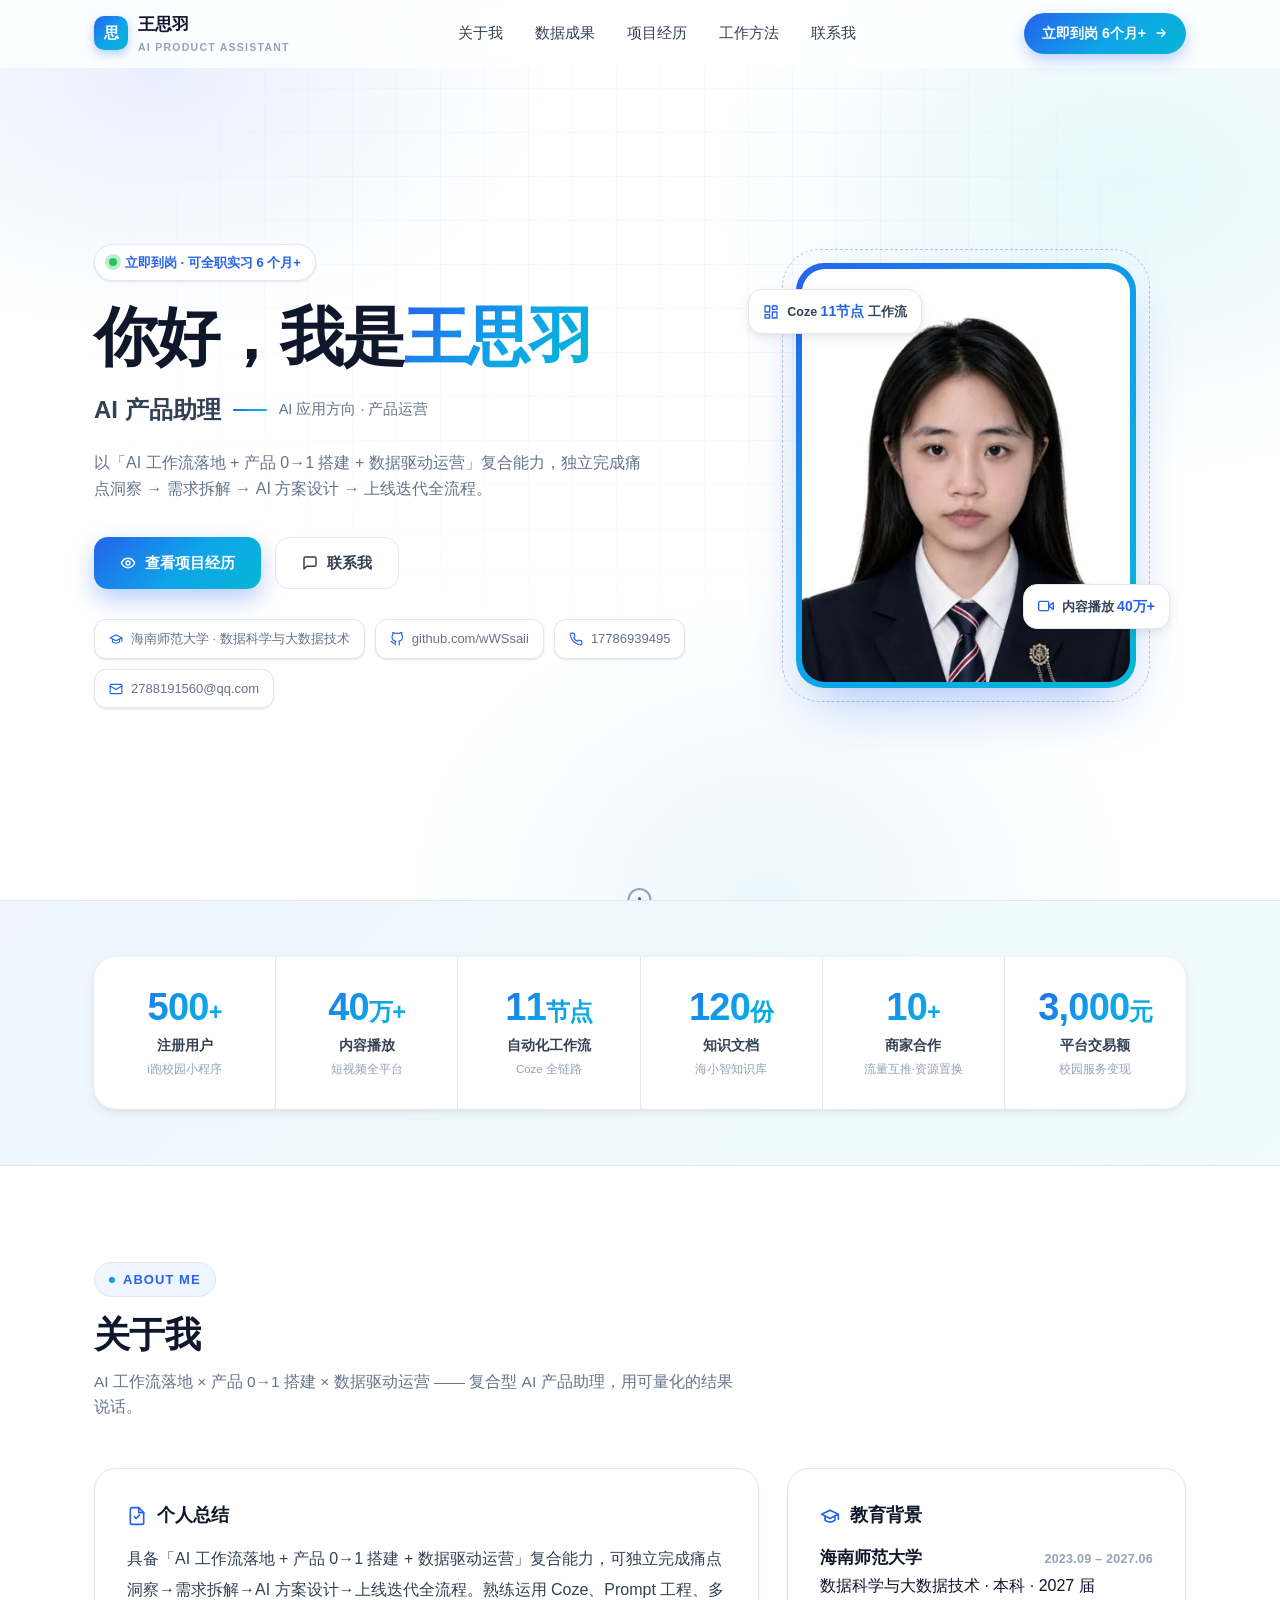
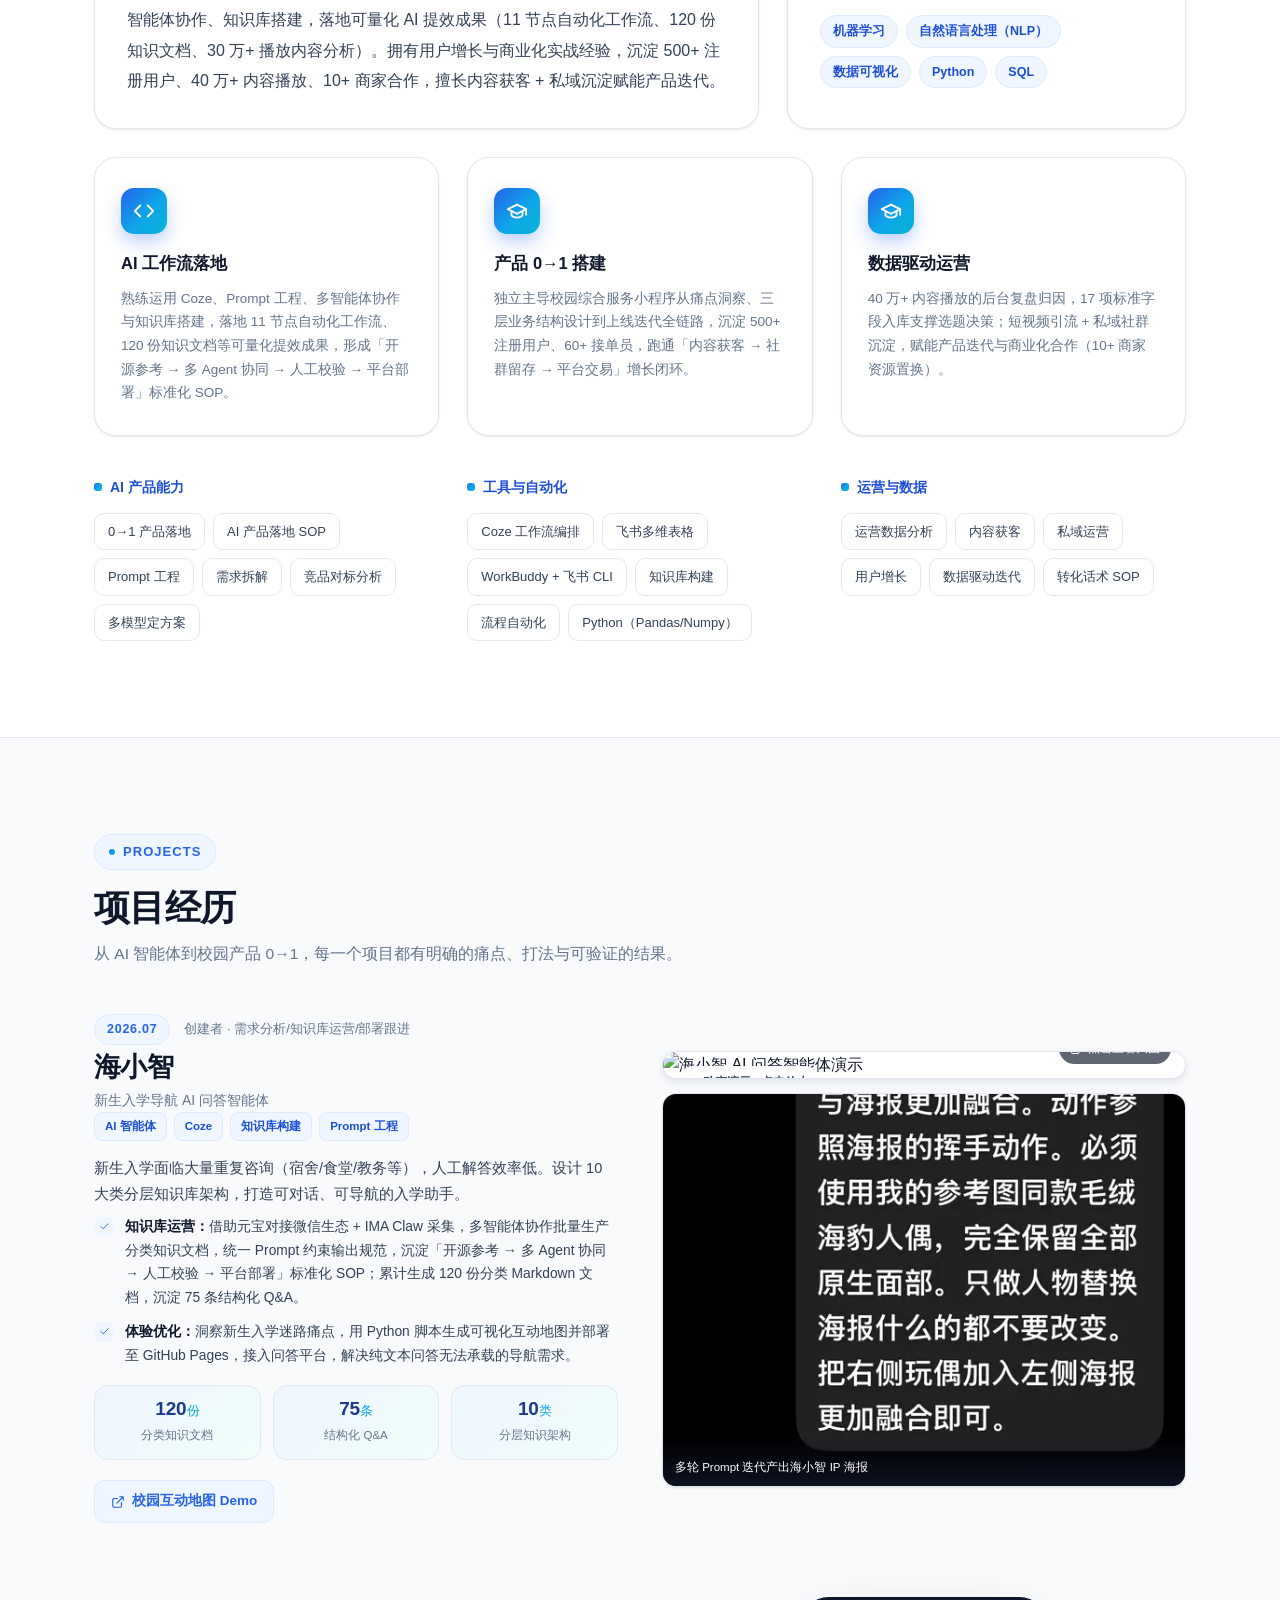
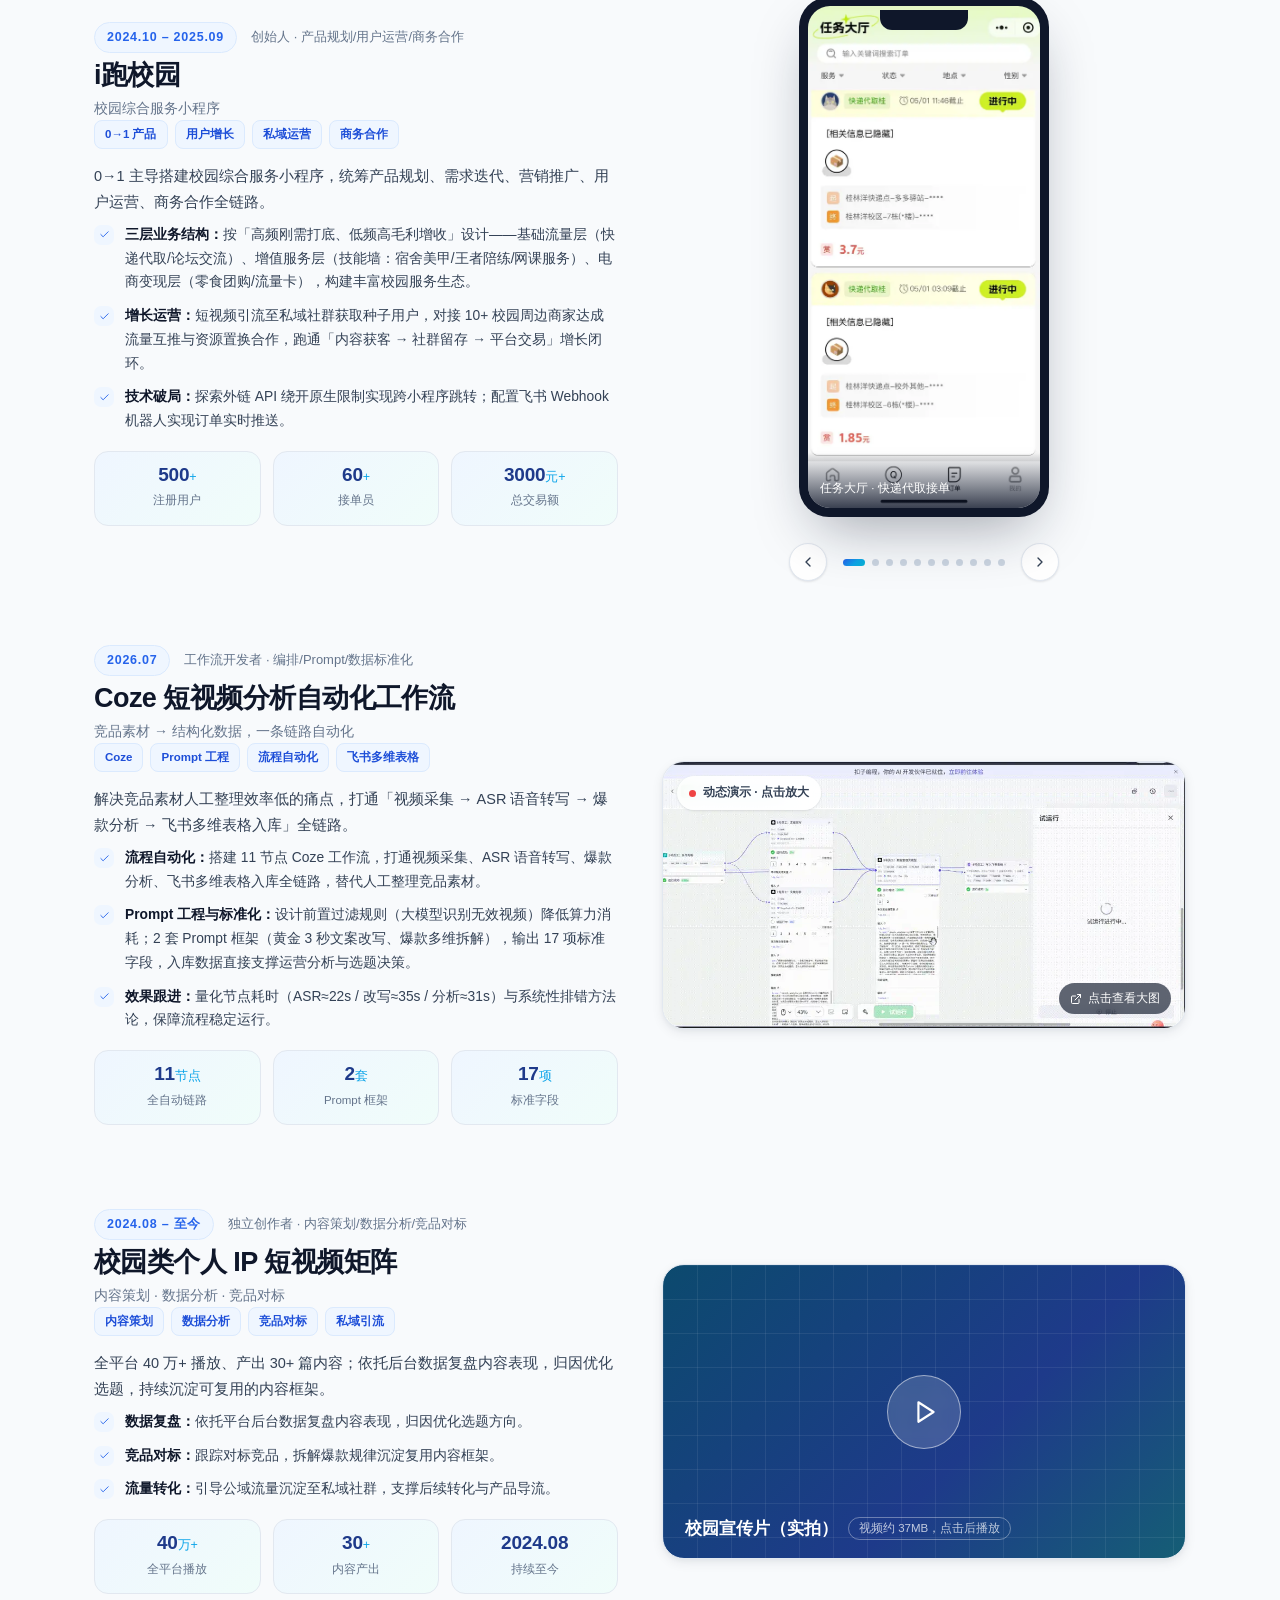
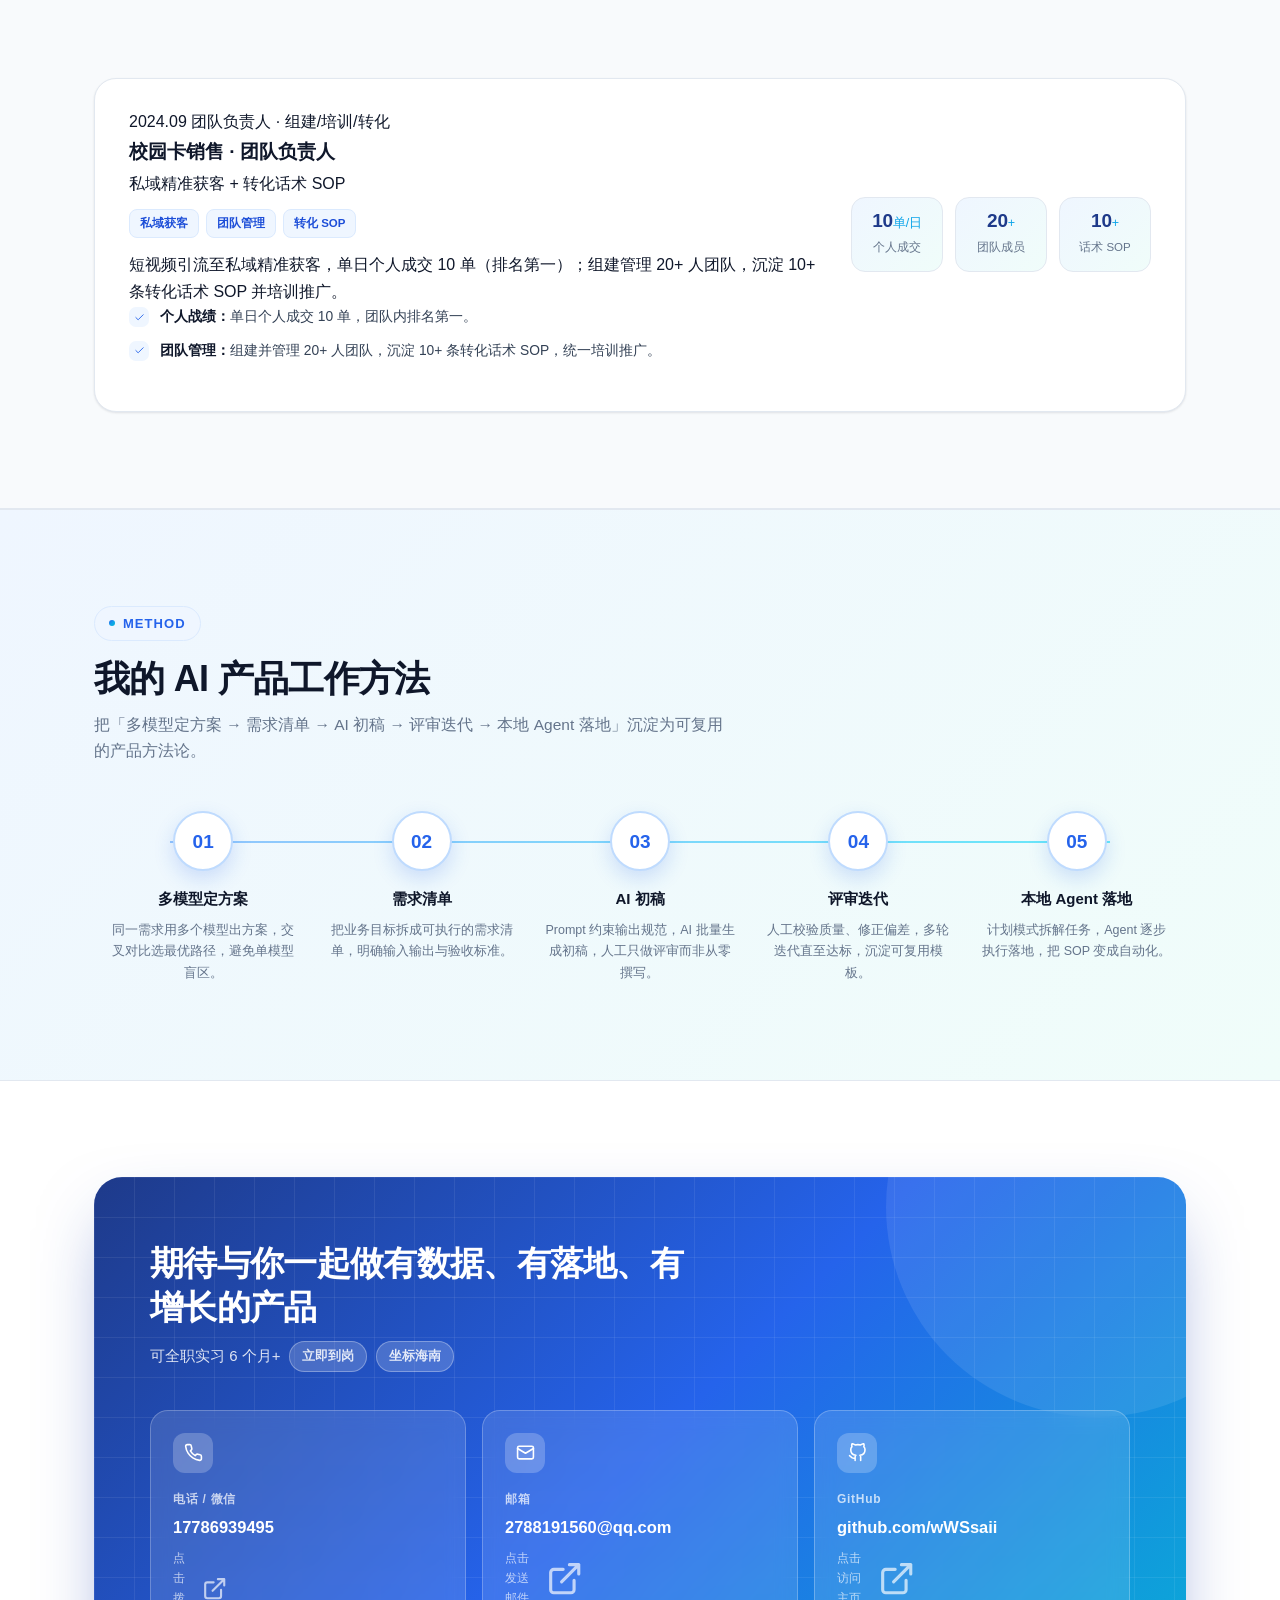
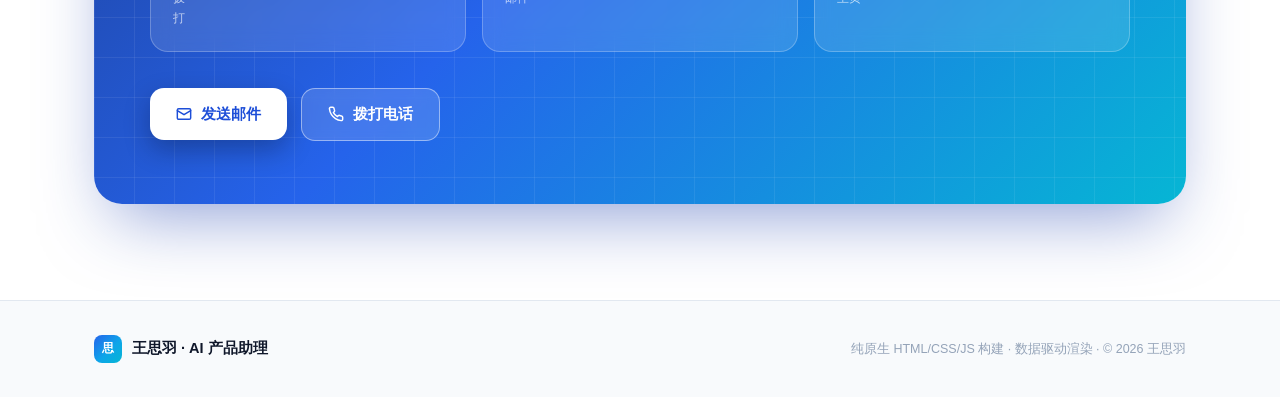
==== commit 6f1eb3a5: "refactor: 重构为单文件内联版：CSS/JS/数据全部嵌入 index.html，移除独立 data.json 与 assets/。 变更类型: refactor（重构） 修改文件:   - " ====
--- a/qoder-demo/index.html
+++ b/qoder-demo/index.html
@@ -635,12 +635,17 @@
       "media": {
         "type": "carousel",
         "images": [
-          { "src": "data/web/campus-05.webp", "alt": "小程序首页 · 校园服务总览" },
-          { "src": "data/web/campus-04.webp", "alt": "任务大厅 · 快递代取" },
+          { "src": "data/web/campus-09.webp", "alt": "任务大厅 · 快递代取接单" },
+          { "src": "data/web/campus-04.webp", "alt": "小程序首页 · 校园CP活动" },
+          { "src": "data/web/campus-05.webp", "alt": "技能墙 · 才艺服务广场" },
+          { "src": "data/web/campus-07.webp", "alt": "游戏陪练 · 王者开黑下单" },
+          { "src": "data/web/campus-06.webp", "alt": "宿舍美甲 · 预约下单" },
+          { "src": "data/web/campus-08.webp", "alt": "校园租车 · 电动出行" },
+          { "src": "data/web/campus-02.webp", "alt": "网课代刷 · 学习服务" },
+          { "src": "data/web/campus-10.webp", "alt": "网课卡 · 次卡会员" },
           { "src": "data/web/campus-03.webp", "alt": "零食团购 · 电商变现层" },
           { "src": "data/web/campus-01.webp", "alt": "流量卡办理 · 电商变现层" },
-          { "src": "data/web/campus-07.webp", "alt": "游戏陪练 · 技能墙" },
-          { "src": "data/web/campus-06.webp", "alt": "宿舍美甲预约 · 技能墙" }
+          { "src": "data/web/campus-11.webp", "alt": "龙昆南美食 · 本地生活" }
         ]
       }
     },
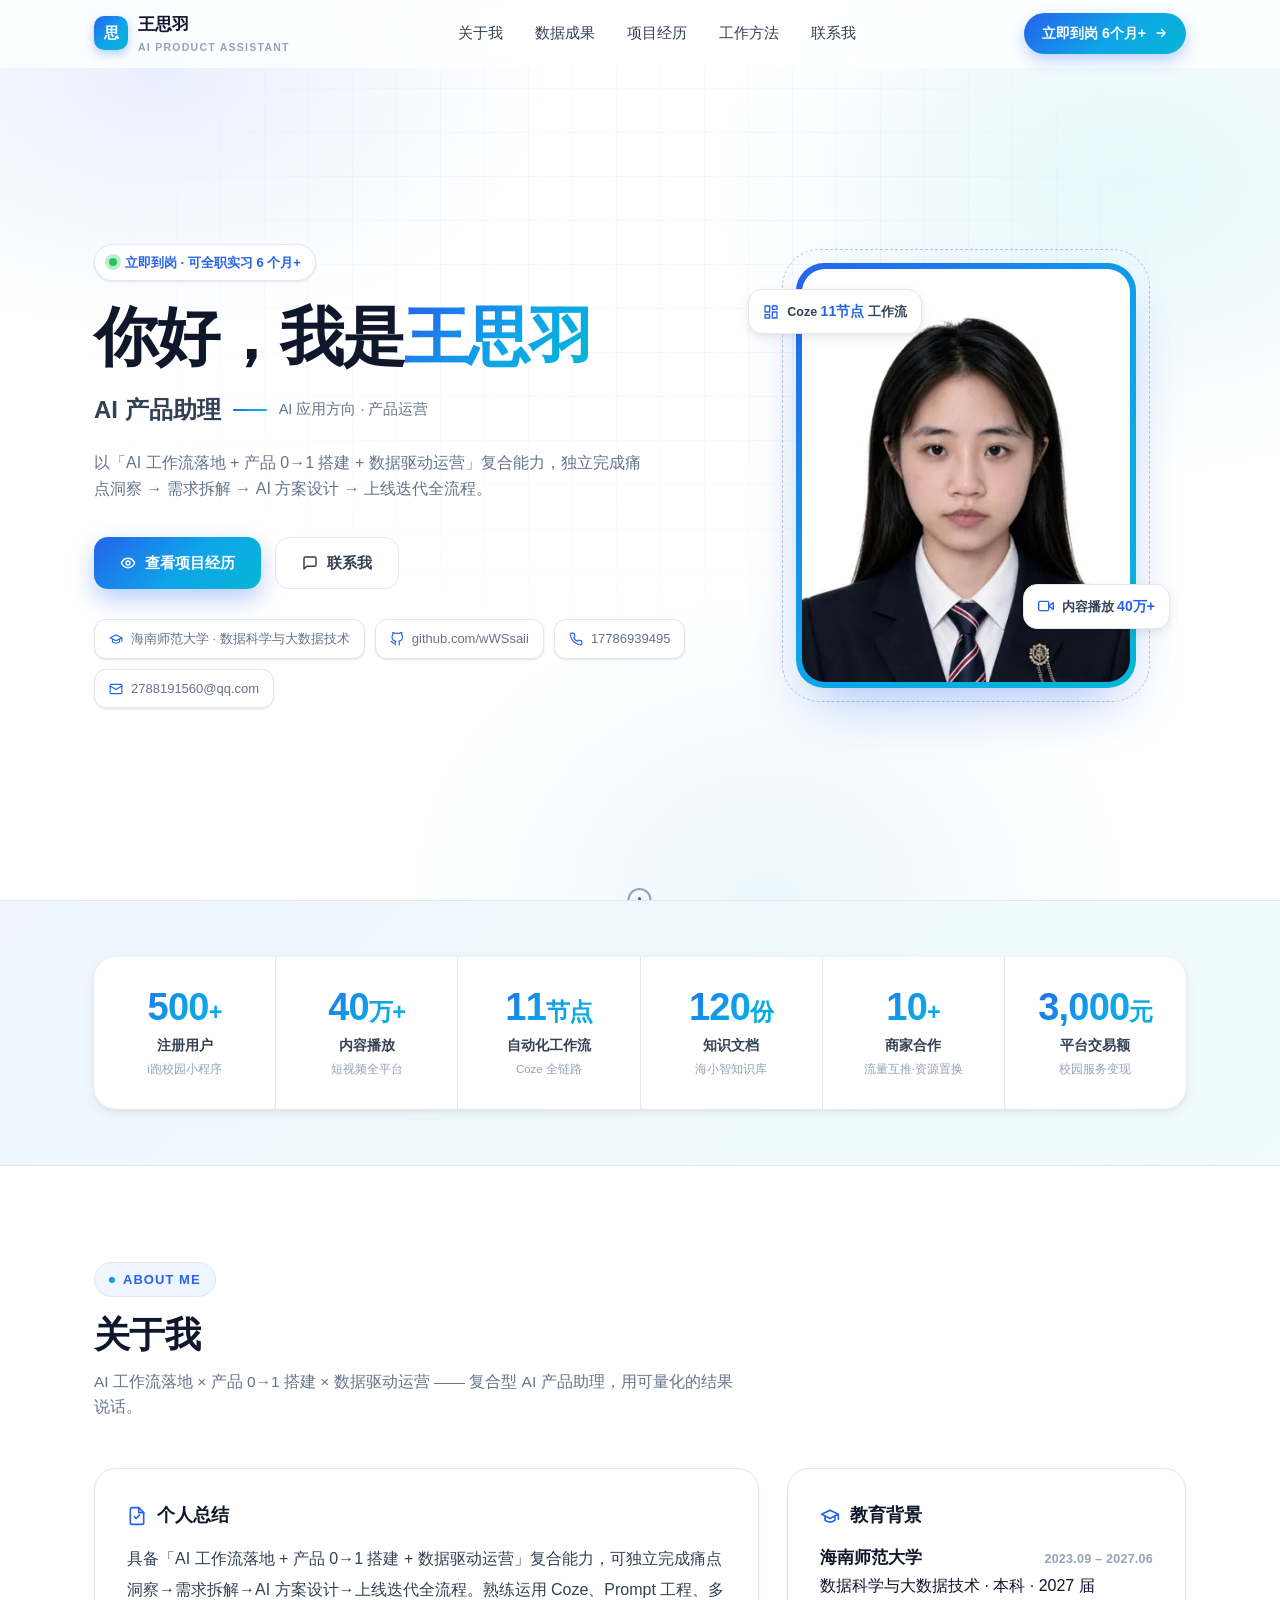
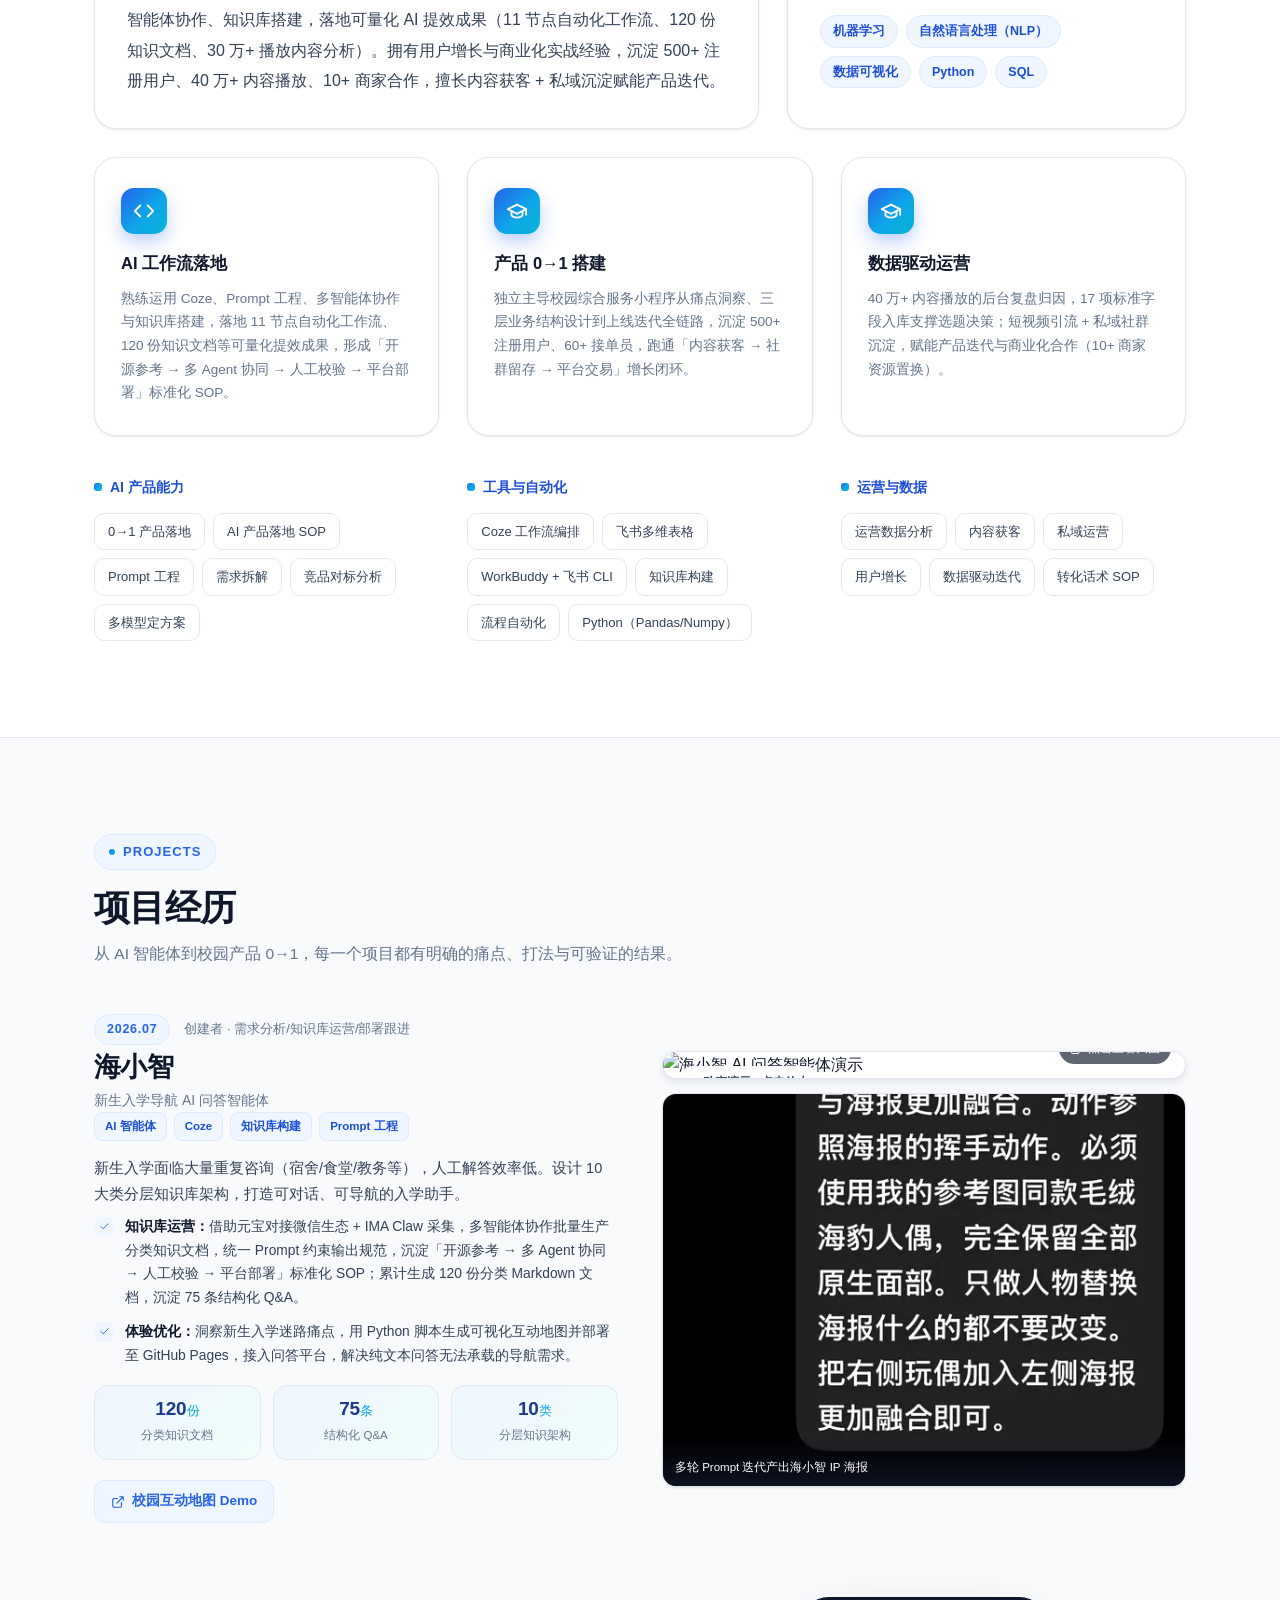
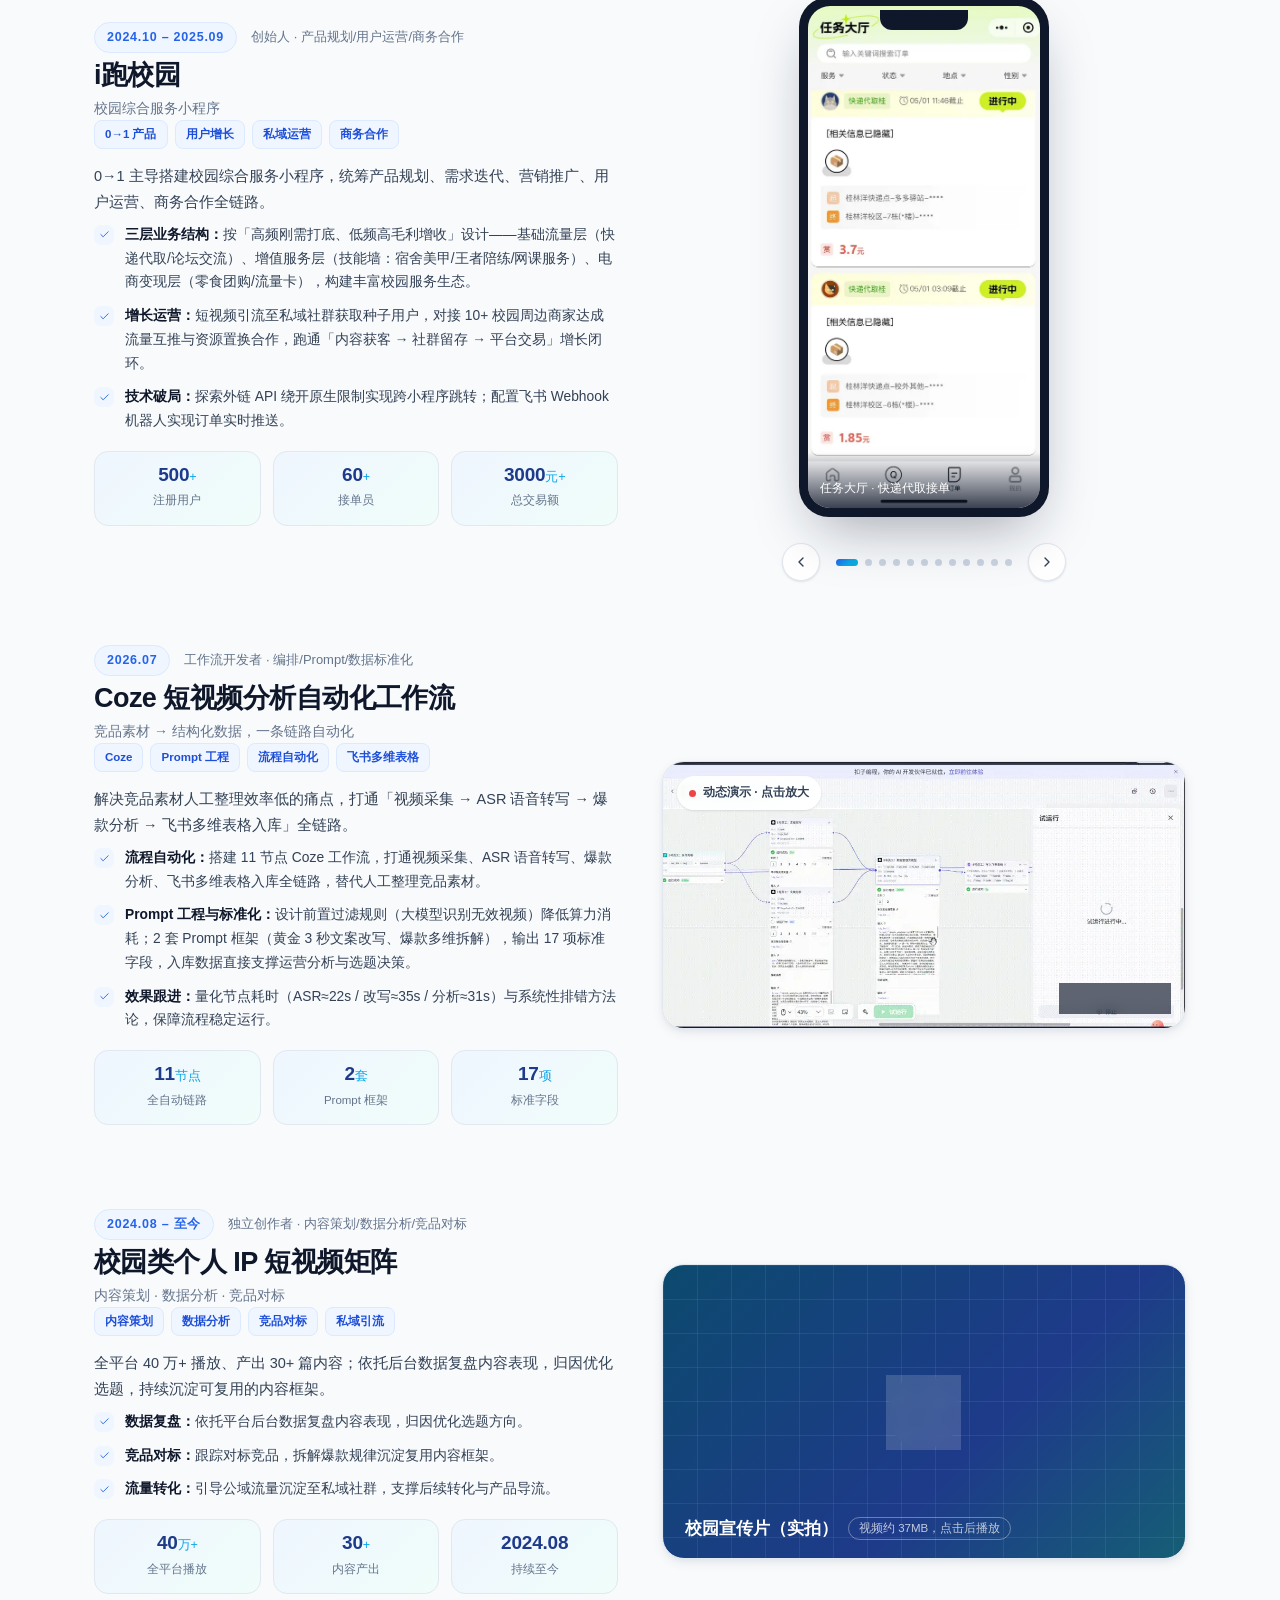
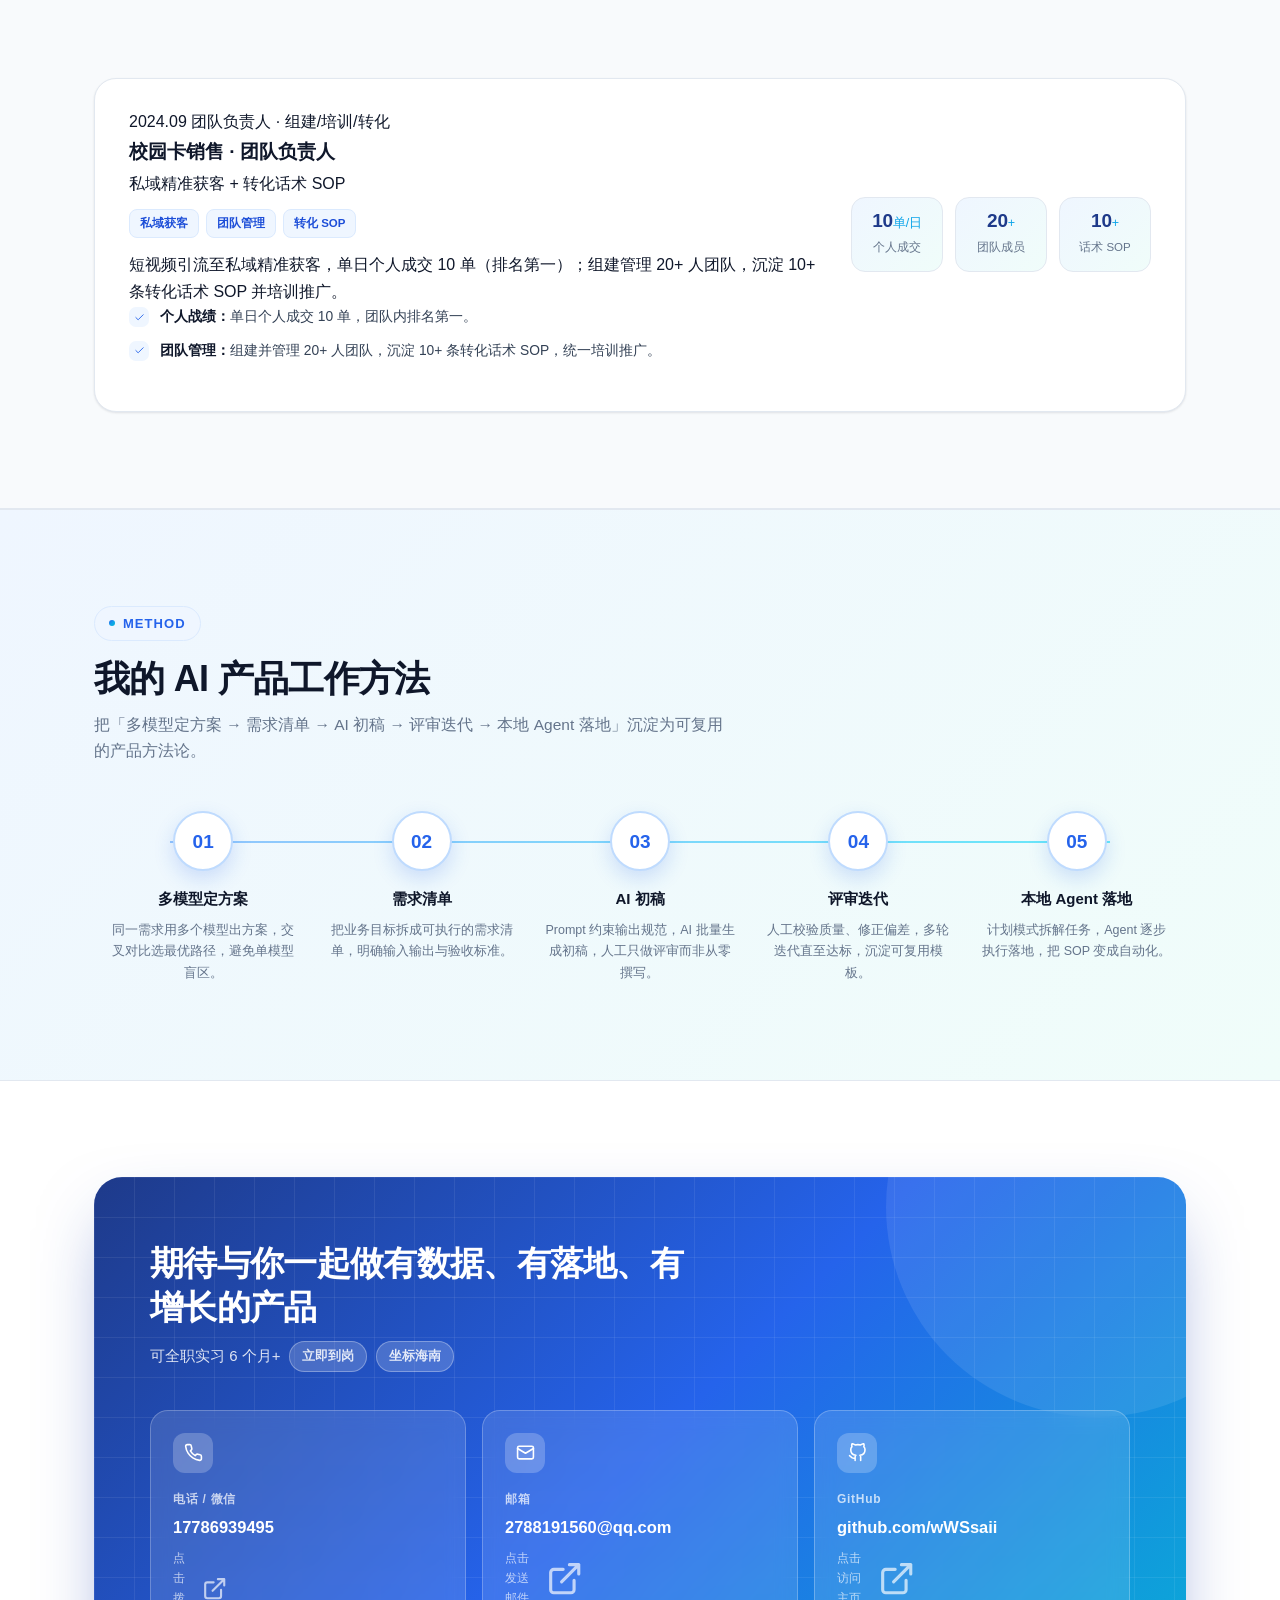
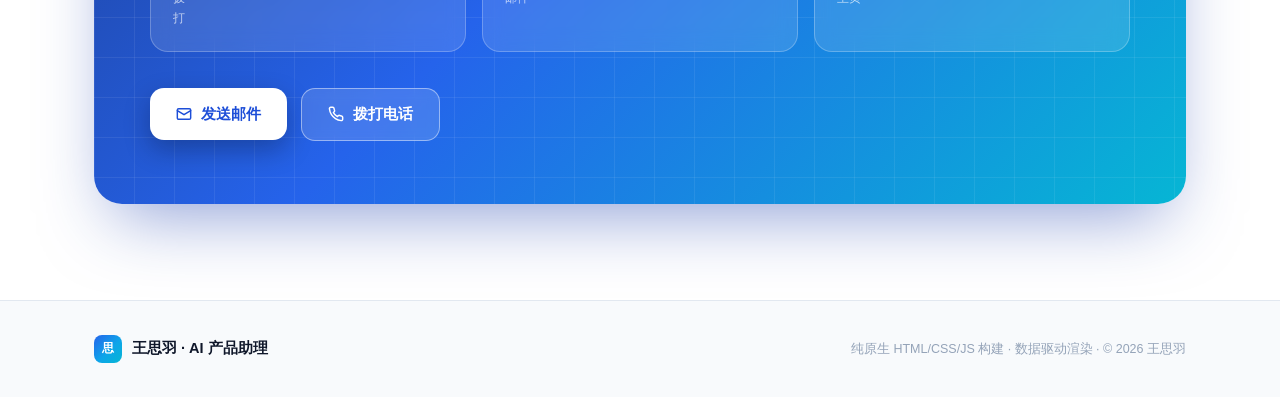
==== commit 4eb9ce96: "feat: i跑校园轮播新增第12张截图——抽奖兑奖活动（用户增长运营）" ====
--- a/qoder-demo/index.html
+++ b/qoder-demo/index.html
@@ -645,7 +645,8 @@
           { "src": "data/web/campus-10.webp", "alt": "网课卡 · 次卡会员" },
           { "src": "data/web/campus-03.webp", "alt": "零食团购 · 电商变现层" },
           { "src": "data/web/campus-01.webp", "alt": "流量卡办理 · 电商变现层" },
-          { "src": "data/web/campus-11.webp", "alt": "龙昆南美食 · 本地生活" }
+          { "src": "data/web/campus-11.webp", "alt": "龙昆南美食 · 本地生活" },
+          { "src": "data/web/campus-12.webp", "alt": "抽奖兑奖活动 · 用户增长运营" }
         ]
       }
     },
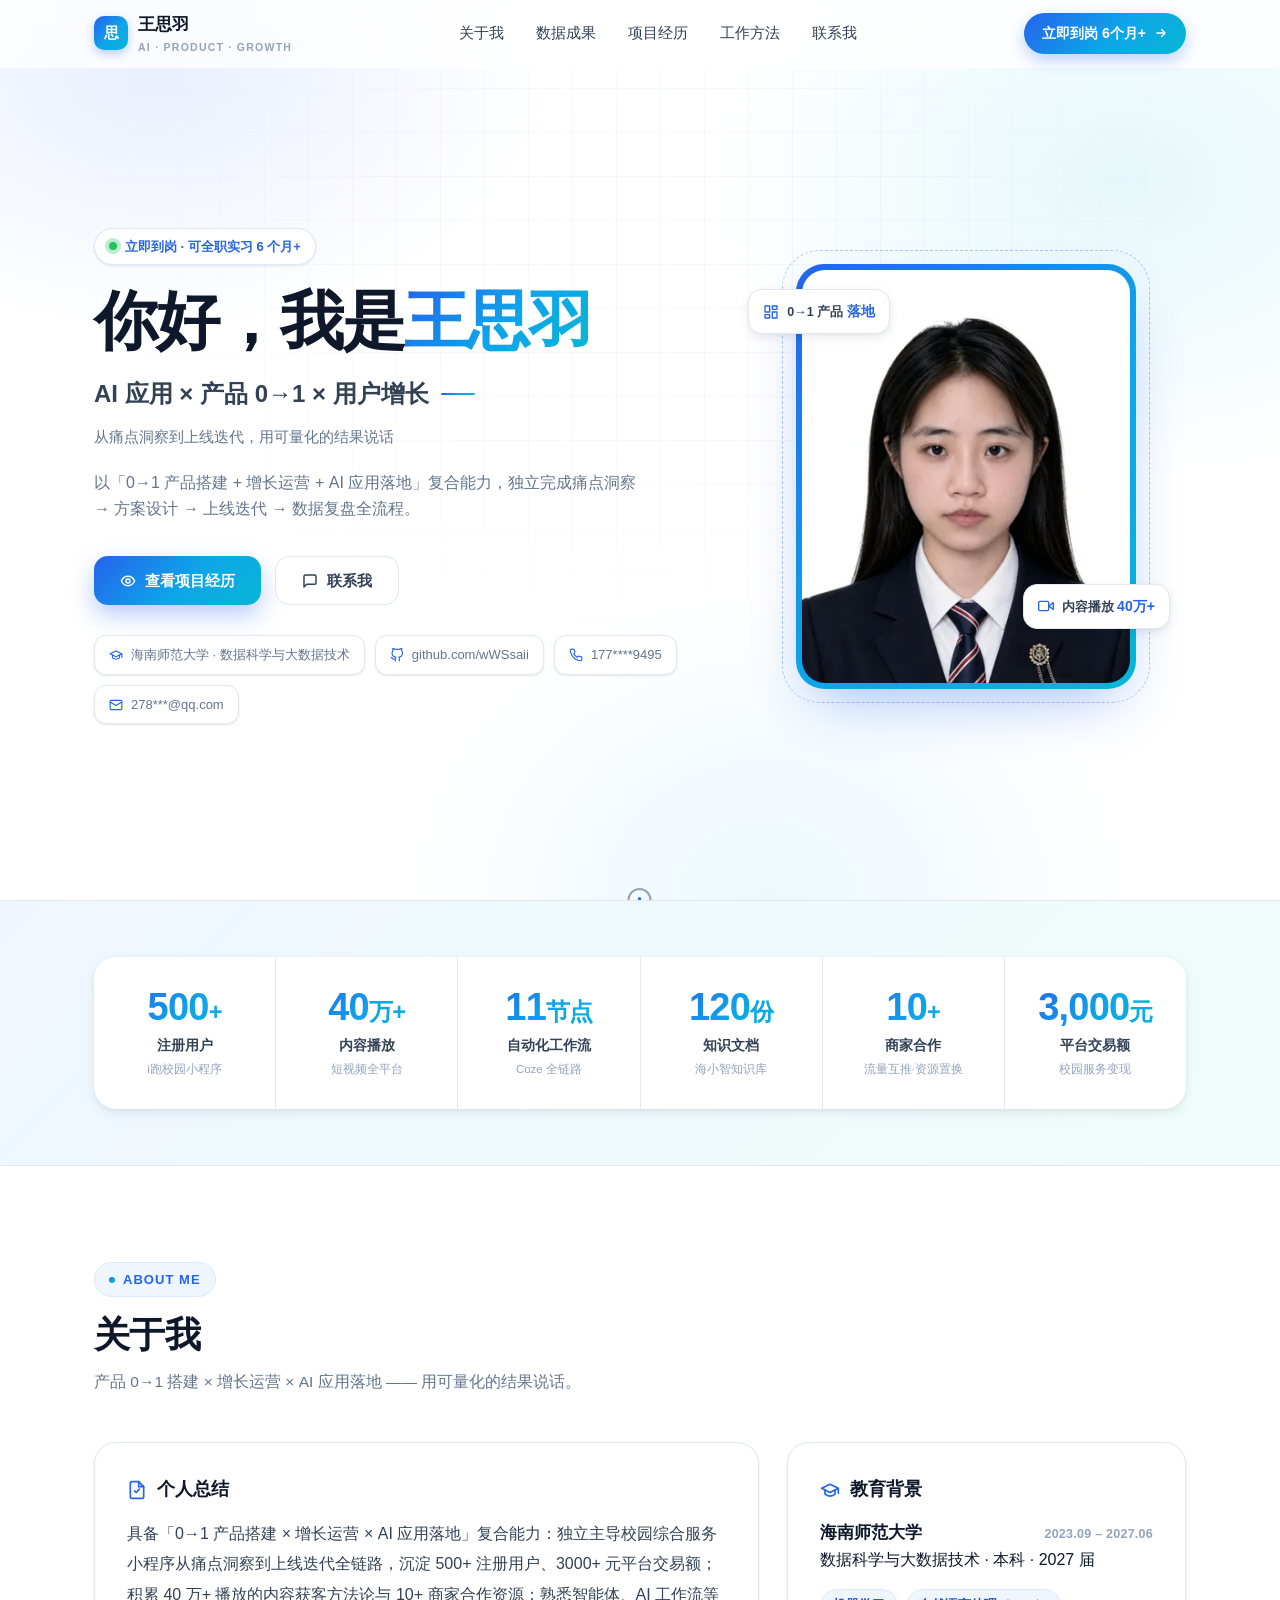
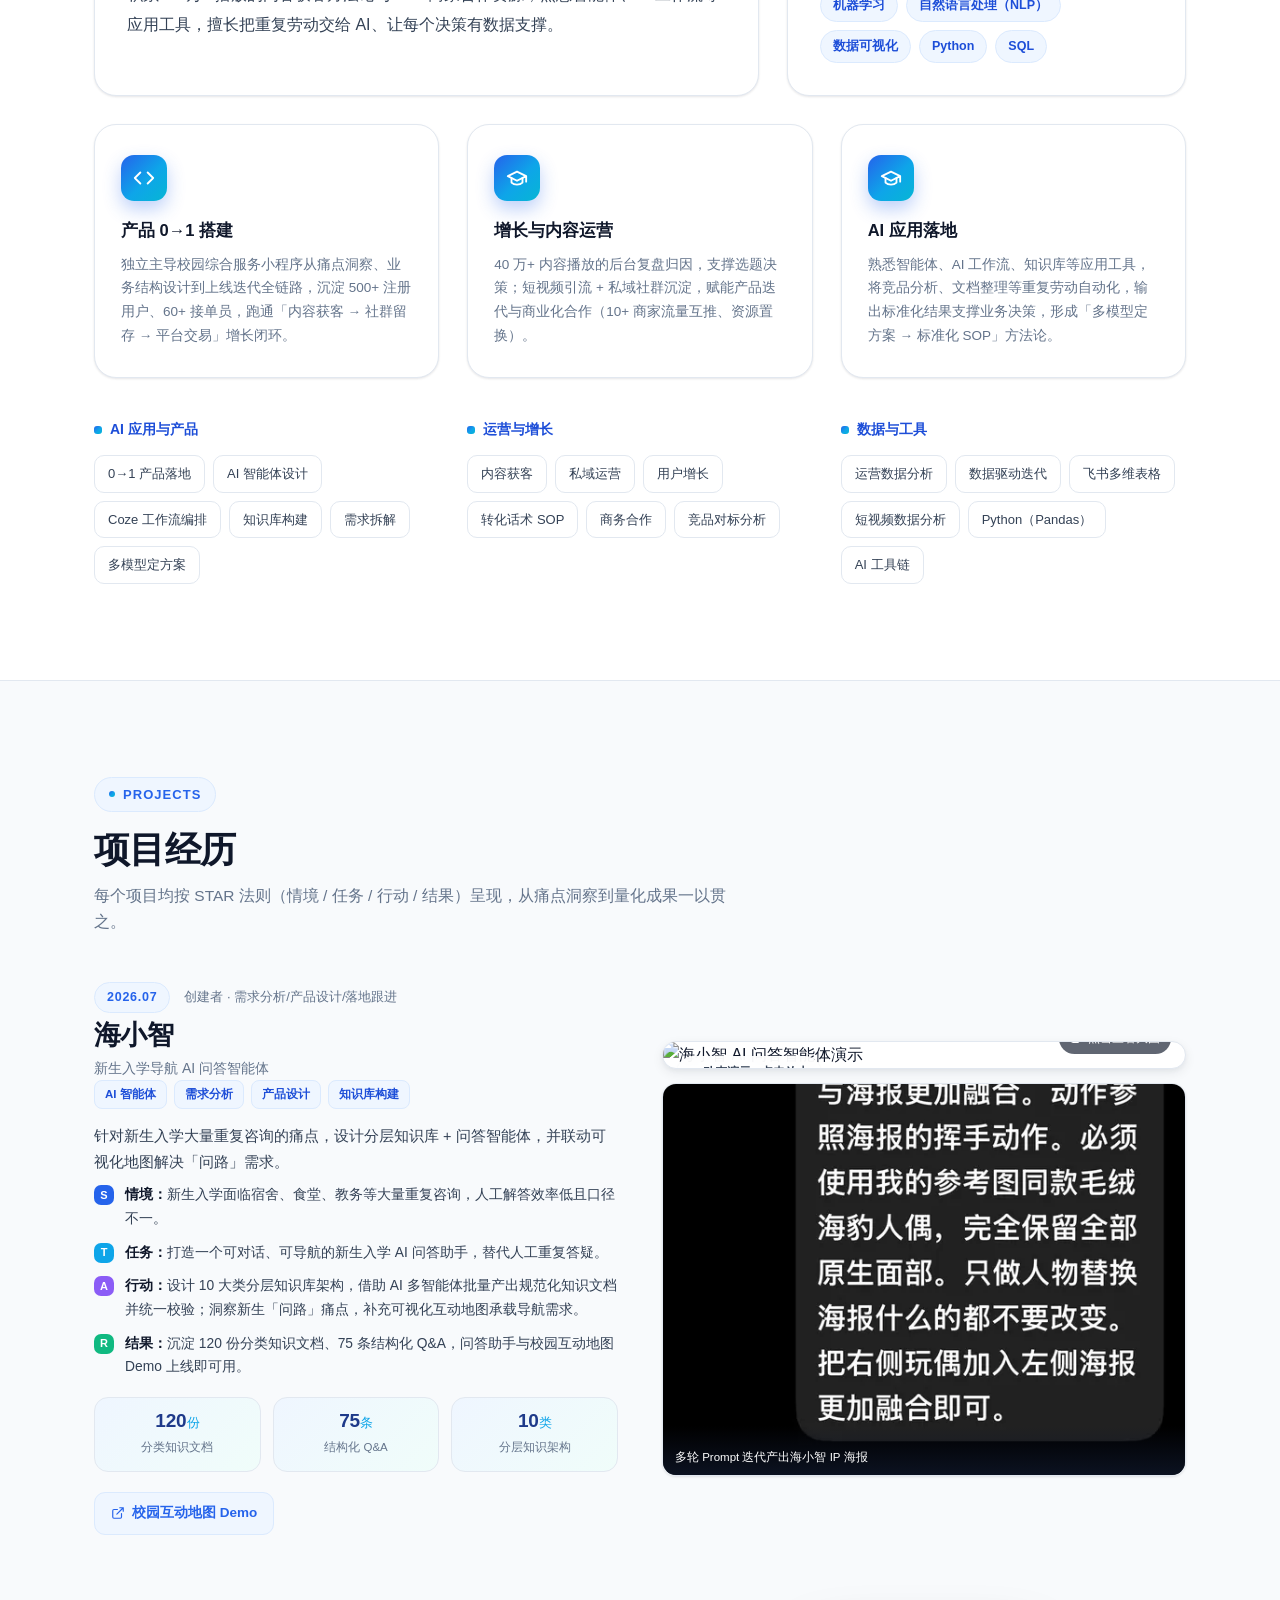
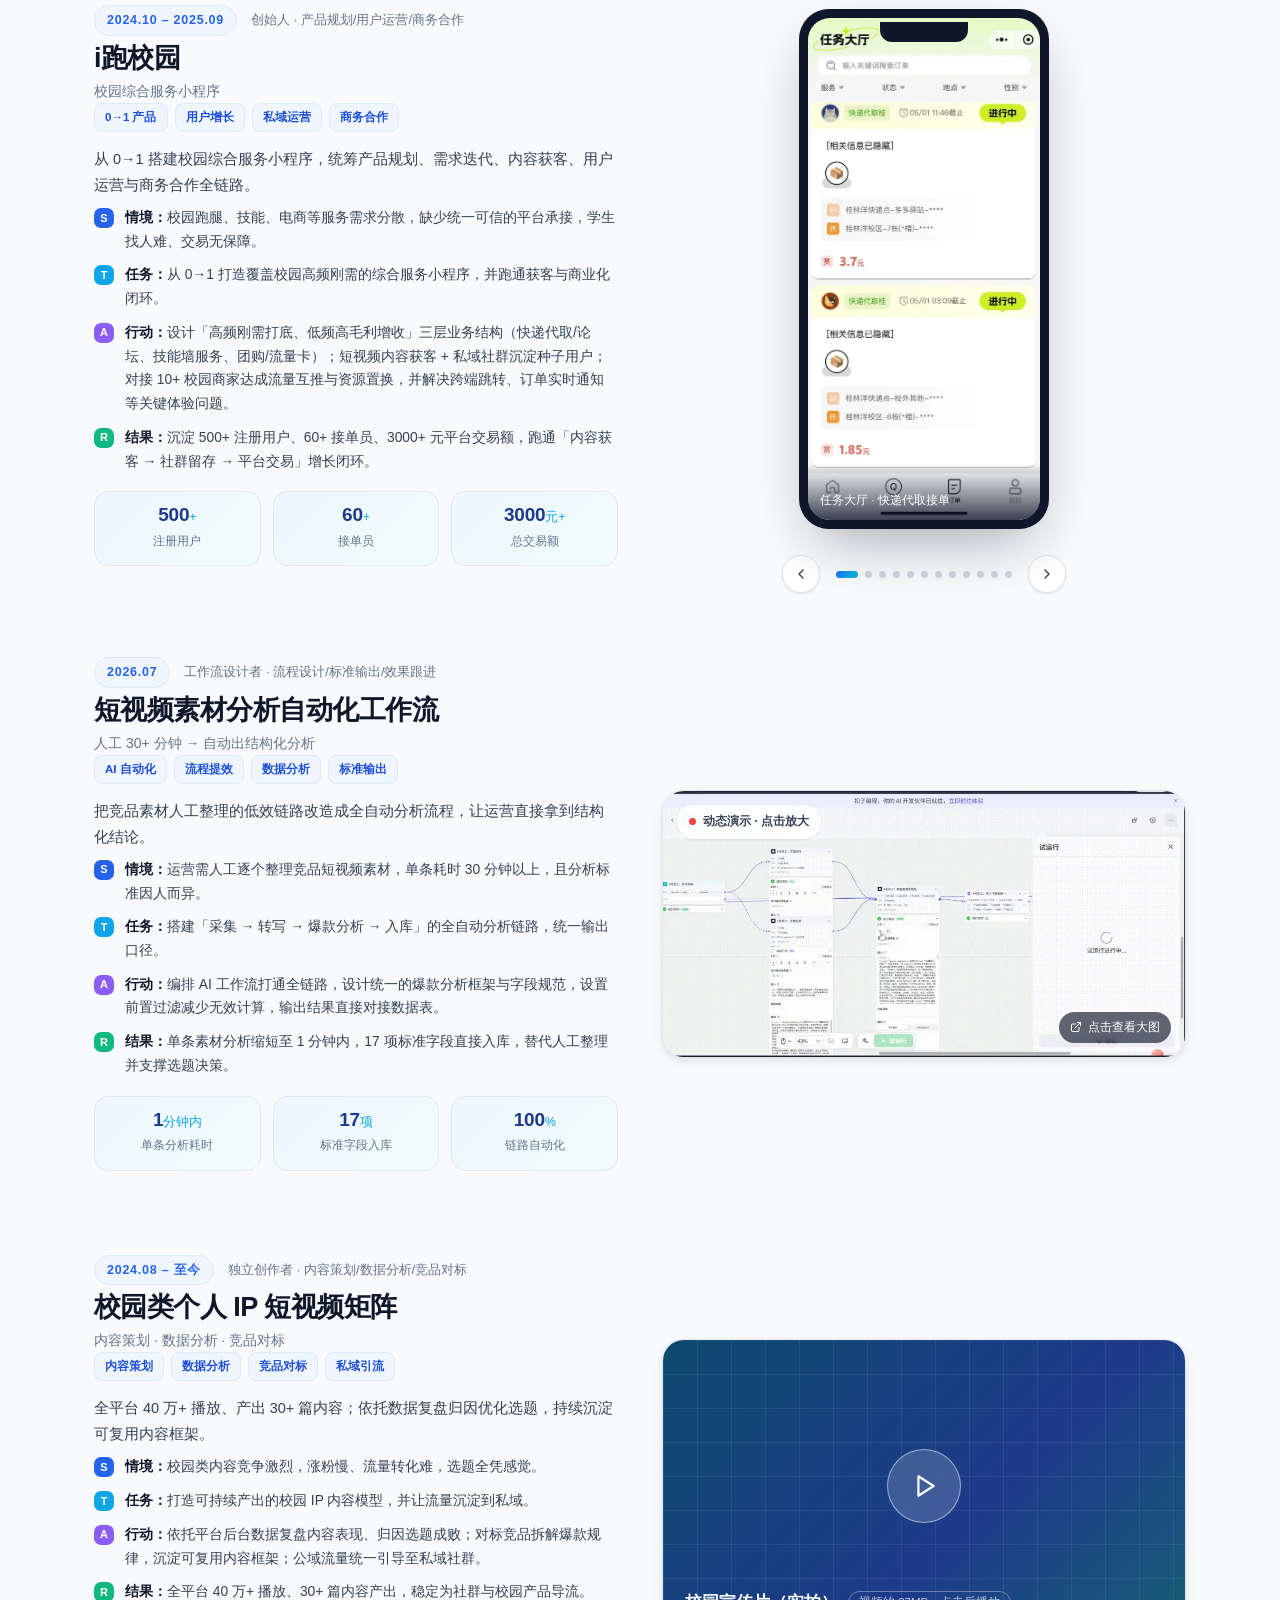
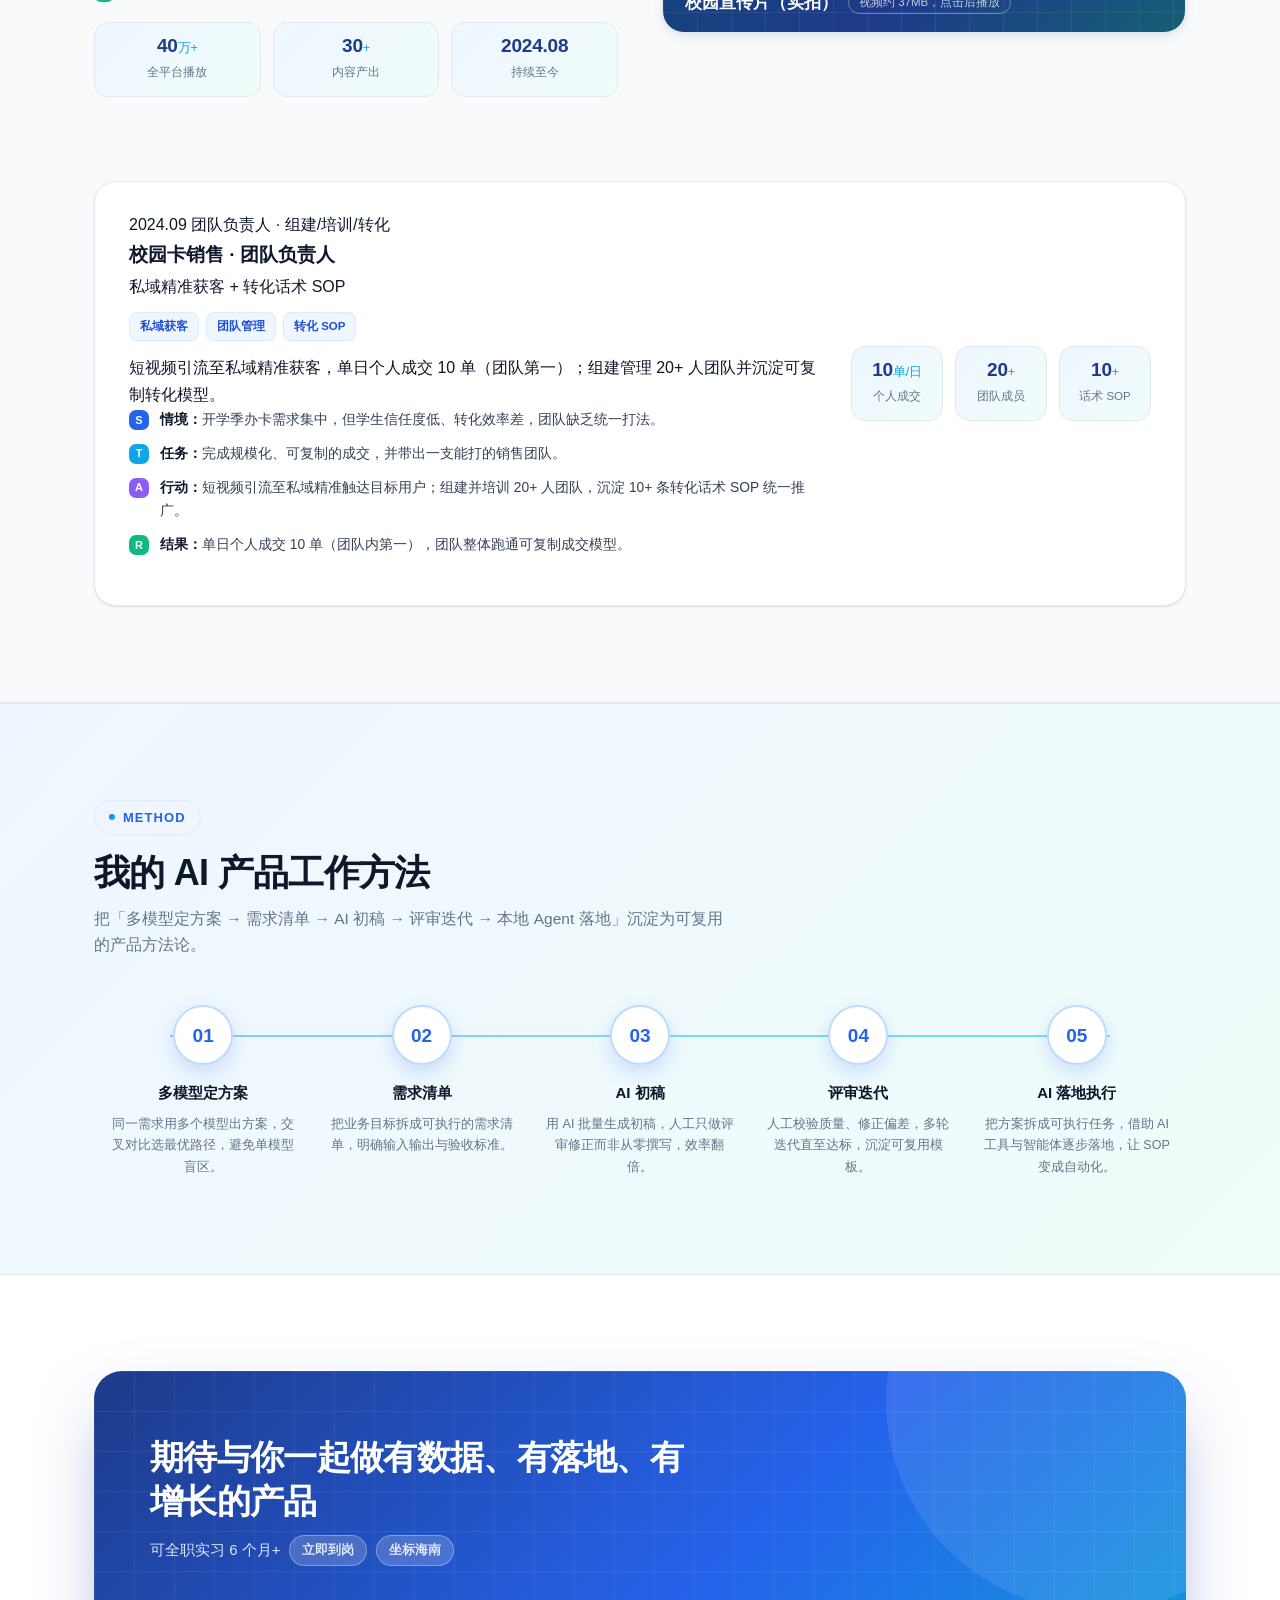
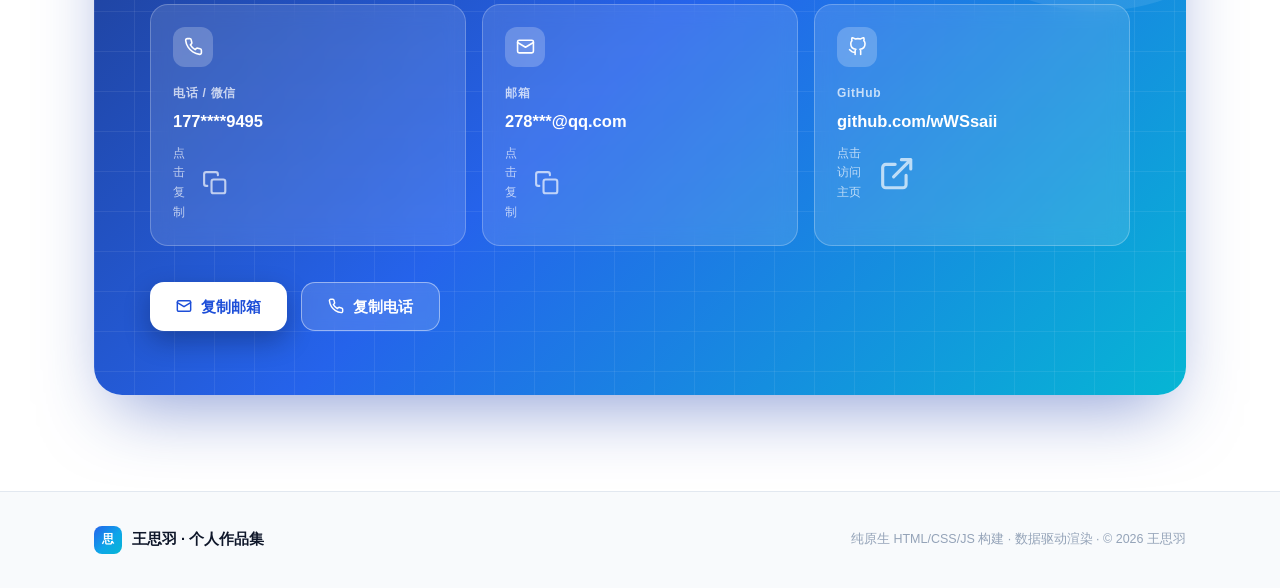
==== commit 72ae609b: "refactor: 定位通用化（去岗位字眼）+ STAR 法则项目介绍 + 联系方式脱敏复制" ====
--- a/qoder-demo/index.html
+++ b/qoder-demo/index.html
@@ -3,8 +3,8 @@
 <head>
 <meta charset="UTF-8">
 <meta name="viewport" content="width=device-width, initial-scale=1.0">
-<title>王思羽 · AI 产品助理 | 个人作品集</title>
-<meta name="description" content="王思羽，海南师范大学数据科学在读，AI 产品助理。AI 工作流落地 + 产品 0→1 搭建 + 数据驱动运营复合能力。">
+<title>王思羽 · 个人作品集 | AI 应用 × 产品 × 增长</title>
+<meta name="description" content="王思羽，海南师范大学数据科学在读。个人作品集：产品 0→1 搭建、用户增长运营与 AI 应用落地实践。">
 <link rel="icon" href="data:image/svg+xml,%3Csvg xmlns='http://www.w3.org/2000/svg' viewBox='0 0 64 64'%3E%3Crect width='64' height='64' rx='14' fill='%232563eb'/%3E%3Ctext x='32' y='44' font-size='34' font-family='PingFang SC,Microsoft YaHei,sans-serif' fill='white' text-anchor='middle'%3E%E6%80%9D%3C/text%3E%3C/svg%3E">
 <style>
 /* ============ Design Tokens ============ */
@@ -99,7 +99,7 @@
 .hero-role .role-sub{font-size:14.5px;color:var(--ink-3);font-weight:500}
 .hero-tag{color:var(--ink-3);font-size:16px;max-width:560px}
 .hero-ctas{display:flex;gap:14px;margin-top:34px;flex-wrap:wrap}
-.btn{display:inline-flex;align-items:center;gap:9px;padding:13px 26px;border-radius:14px;font-size:15px;font-weight:600;transition:transform .25s,box-shadow .25s,background .25s,color .25s;white-space:nowrap}
+.btn{display:inline-flex;align-items:center;gap:9px;padding:13px 26px;border-radius:14px;font-size:15px;font-weight:600;transition:transform .25s,box-shadow .25s,background .25s,color .25s;white-space:nowrap;cursor:pointer;border:none;font-family:inherit;line-height:1.4}
 .btn svg{width:16px;height:16px}
 .btn-primary{background:var(--grad);color:#fff;box-shadow:0 10px 24px rgba(37,99,235,.32)}
 .btn-primary:hover{transform:translateY(-2px);box-shadow:0 16px 32px rgba(37,99,235,.4)}
@@ -181,6 +181,14 @@
 .p-hl{display:flex;gap:11px;font-size:13.8px;color:var(--ink-2);line-height:1.72}
 .p-hl .hl-dot{flex:none;width:20px;height:20px;border-radius:7px;background:var(--blue-tint);color:var(--blue);display:grid;place-items:center;margin-top:2px}
 .p-hl .hl-dot svg{width:11px;height:11px}
+.p-hl .hl-dot.star-dot{color:#fff;font-size:11px;font-weight:800;background:var(--blue)}
+.p-hl .hl-dot.star-dot.dT{background:#0ea5e9}
+.p-hl .hl-dot.star-dot.dA{background:#8b5cf6}
+.p-hl .hl-dot.star-dot.dR{background:#10b981}
+#toast{position:fixed;left:50%;bottom:30px;transform:translate(-50%,16px);background:rgba(15,23,42,.92);color:#fff;font-size:13px;padding:10px 18px;border-radius:999px;opacity:0;pointer-events:none;transition:.35s;z-index:999}
+#toast.show{opacity:1;transform:translate(-50%,0)}
+.c-card[data-copy]{cursor:pointer}
+.c-card[data-copy]:focus-visible{outline:2px solid rgba(255,255,255,.7);outline-offset:2px}
 .p-hl b{color:var(--ink);font-weight:700}
 .p-metrics{display:flex;gap:12px;flex-wrap:wrap;margin-bottom:20px}
 .p-metric{flex:1;min-width:92px;background:var(--grad-soft);border:1px solid var(--line);border-radius:14px;padding:12px 14px;text-align:center}
@@ -347,7 +355,7 @@
   <div class="nav-inner">
     <a class="nav-logo" href="#home">
       <span class="logo-mark">思</span>
-      <span>王思羽<small>AI PRODUCT ASSISTANT</small></span>
+      <span>王思羽<small>AI · PRODUCT · GROWTH</small></span>
     </a>
     <ul class="nav-links" id="navLinks"></ul>
     <a class="nav-cta" href="#contact">
@@ -389,7 +397,7 @@
           <img id="heroAvatar" src="data/web/avatar.webp" alt="王思羽" loading="eager">
           <div class="avatar-tag t1">
             <svg viewBox="0 0 24 24" fill="none" stroke="currentColor" stroke-width="2" stroke-linecap="round" stroke-linejoin="round"><rect x="3" y="3" width="7" height="9"/><rect x="14" y="3" width="7" height="5"/><rect x="14" y="12" width="7" height="9"/><rect x="3" y="16" width="7" height="5"/></svg>
-            <span>Coze <b>11节点</b> 工作流</span>
+            <span>0→1 产品 <b>落地</b></span>
           </div>
           <div class="avatar-tag t2">
             <svg viewBox="0 0 24 24" fill="none" stroke="currentColor" stroke-width="2" stroke-linecap="round" stroke-linejoin="round"><path d="M23 7l-7 5 7 5V7z"/><rect x="1" y="5" width="15" height="14" rx="2"/></svg>
@@ -415,7 +423,7 @@
     <div class="section-head reveal">
       <span class="section-kicker">ABOUT ME</span>
       <h2 class="section-title">关于我</h2>
-      <p class="section-sub">AI 工作流落地 × 产品 0→1 搭建 × 数据驱动运营 —— 复合型 AI 产品助理，用可量化的结果说话。</p>
+      <p class="section-sub">产品 0→1 搭建 × 增长运营 × AI 应用落地 —— 用可量化的结果说话。</p>
     </div>
     <div class="about-grid">
       <div class="card reveal" style="--d:.05s">
@@ -449,7 +457,7 @@
     <div class="section-head reveal">
       <span class="section-kicker">PROJECTS</span>
       <h2 class="section-title">项目经历</h2>
-      <p class="section-sub">从 AI 智能体到校园产品 0→1，每一个项目都有明确的痛点、打法与可验证的结果。</p>
+      <p class="section-sub">每个项目均按 STAR 法则（情境 / 任务 / 行动 / 结果）呈现，从痛点洞察到量化成果一以贯之。</p>
     </div>
     <div id="projectList"></div>
   </div>
@@ -476,14 +484,14 @@
         <div class="c-sub" id="contactNote"></div>
         <div class="contact-cards" id="contactCards"></div>
         <div class="contact-cta">
-          <a class="btn btn-light" href="mailto:2788191560@qq.com">
+          <button type="button" class="btn btn-light" data-copy="RURBFUBWVVBEHXJBQxgUHBQ=">
             <svg viewBox="0 0 24 24" fill="none" stroke="currentColor" stroke-width="2.2" stroke-linecap="round" stroke-linejoin="round"><rect x="2" y="4" width="20" height="16" rx="2"/><path d="m22 7-10 6L2 7"/></svg>
-            发送邮件
-          </a>
-          <a class="btn btn-glass" href="tel:17786939495">
+            复制邮箱
+          </button>
+          <button type="button" class="btn btn-glass" data-copy="RkROFUdWV1xGFAc=">
             <svg viewBox="0 0 24 24" fill="none" stroke="currentColor" stroke-width="2.2" stroke-linecap="round" stroke-linejoin="round"><path d="M22 16.92v3a2 2 0 0 1-2.18 2 19.79 19.79 0 0 1-8.63-3.07 19.5 19.5 0 0 1-6-6 19.79 19.79 0 0 1-3.07-8.67A2 2 0 0 1 4.11 2h3a2 2 0 0 1 2 1.72c.127.96.361 1.903.7 2.81a2 2 0 0 1-.45 2.11L8.09 9.91a16 16 0 0 0 6 6l1.27-1.27a2 2 0 0 1 2.11-.45c.907.339 1.85.573 2.81.7A2 2 0 0 1 22 16.92z"/></svg>
-            拨打电话
-          </a>
+            复制电话
+          </button>
         </div>
       </div>
     </div>
@@ -492,7 +500,7 @@
 
 <footer>
   <div class="wrap footer-inner">
-    <div class="footer-brand"><span class="logo-mark">思</span>王思羽 · AI 产品助理</div>
+    <div class="footer-brand"><span class="logo-mark">思</span>王思羽 · 个人作品集</div>
     <div class="footer-meta">纯原生 HTML/CSS/JS 构建 · 数据驱动渲染 · © 2026 王思羽</div>
   </div>
 </footer>
@@ -512,24 +520,30 @@
 <div class="mobile-menu" id="mobileMenu">
   <div class="mobile-menu-panel" id="mobilePanel"></div>
 </div>
+
+<div id="toast" role="status" aria-live="polite"></div>
 <script>
 /* ============================================================
  * 王思羽 · 个人产品展示 Demo —— 数据源文件
- * 所有内容均以简历《王思羽-AI 产品助理-立即到岗实习6+个月》为准
+ * 通用能力展示（不绑定具体岗位）：产品 0→1 × 用户增长 × AI 应用
+ * 项目介绍均按 STAR 法则（情境/任务/行动/结果）组织
  * 修改此文件后，运行 `python scripts/build.py` 重新生成单文件 index.html
+ * 注意：联系方式以脱敏形式展示，完整信息经 XOR+Base64 编码存储（页面点击复制）
  * ============================================================ */
 window.PORTFOLIO_DATA = {
   "meta": {
     "name": "王思羽",
-    "role": "AI 产品助理",
-    "roleEn": "AI Product Assistant",
-    "roleTag": "AI 应用方向 · 产品运营",
-    "tagline": "以「AI 工作流落地 + 产品 0→1 搭建 + 数据驱动运营」复合能力，独立完成痛点洞察 → 需求拆解 → AI 方案设计 → 上线迭代全流程。",
+    "role": "AI 应用 × 产品 0→1 × 用户增长",
+    "roleEn": "AI Application · Product · Growth",
+    "roleTag": "从痛点洞察到上线迭代，用可量化的结果说话",
+    "tagline": "以「0→1 产品搭建 + 增长运营 + AI 应用落地」复合能力，独立完成痛点洞察 → 方案设计 → 上线迭代 → 数据复盘全流程。",
     "avatar": "data/web/avatar.webp",
     "status": "立即到岗 · 可全职实习 6 个月+",
     "statusType": "available",
-    "phone": "17786939495",
-    "email": "2788191560@qq.com",
+    "phone": "177****9495",
+    "phoneSecret": "RkROFUdWV1xGFAc=",
+    "email": "278***@qq.com",
+    "emailSecret": "RURBFUBWVVBEHXJBQxgUHBQ=",
     "age": "22岁",
     "github": "https://github.com/wWSsaii",
     "githubText": "github.com/wWSsaii",
@@ -550,23 +564,23 @@
     "courses": ["机器学习", "自然语言处理（NLP）", "数据可视化", "Python", "SQL"]
   },
 
-  "summary": "具备「AI 工作流落地 + 产品 0→1 搭建 + 数据驱动运营」复合能力，可独立完成痛点洞察→需求拆解→AI 方案设计→上线迭代全流程。熟练运用 Coze、Prompt 工程、多智能体协作、知识库搭建，落地可量化 AI 提效成果（11 节点自动化工作流、120 份知识文档、30 万+ 播放内容分析）。拥有用户增长与商业化实战经验，沉淀 500+ 注册用户、40 万+ 内容播放、10+ 商家合作，擅长内容获客 + 私域沉淀赋能产品迭代。",
+  "summary": "具备「0→1 产品搭建 × 增长运营 × AI 应用落地」复合能力：独立主导校园综合服务小程序从痛点洞察到上线迭代全链路，沉淀 500+ 注册用户、3000+ 元平台交易额；积累 40 万+ 播放的内容获客方法论与 10+ 商家合作资源；熟悉智能体、AI 工作流等应用工具，擅长把重复劳动交给 AI、让每个决策有数据支撑。",
 
   "capabilities": [
-    {
-      "icon": "workflow",
-      "title": "AI 工作流落地",
-      "desc": "熟练运用 Coze、Prompt 工程、多智能体协作与知识库搭建，落地 11 节点自动化工作流、120 份知识文档等可量化提效成果，形成「开源参考 → 多 Agent 协同 → 人工校验 → 平台部署」标准化 SOP。"
-    },
     {
       "icon": "product",
       "title": "产品 0→1 搭建",
-      "desc": "独立主导校园综合服务小程序从痛点洞察、三层业务结构设计到上线迭代全链路，沉淀 500+ 注册用户、60+ 接单员，跑通「内容获客 → 社群留存 → 平台交易」增长闭环。"
+      "desc": "独立主导校园综合服务小程序从痛点洞察、业务结构设计到上线迭代全链路，沉淀 500+ 注册用户、60+ 接单员，跑通「内容获客 → 社群留存 → 平台交易」增长闭环。"
     },
     {
-      "icon": "data",
-      "title": "数据驱动运营",
-      "desc": "40 万+ 内容播放的后台复盘归因，17 项标准字段入库支撑选题决策；短视频引流 + 私域社群沉淀，赋能产品迭代与商业化合作（10+ 商家资源置换）。"
+      "icon": "growth",
+      "title": "增长与内容运营",
+      "desc": "40 万+ 内容播放的后台复盘归因，支撑选题决策；短视频引流 + 私域社群沉淀，赋能产品迭代与商业化合作（10+ 商家流量互推、资源置换）。"
+    },
+    {
+      "icon": "ai",
+      "title": "AI 应用落地",
+      "desc": "熟悉智能体、AI 工作流、知识库等应用工具，将竞品分析、文档整理等重复劳动自动化，输出标准化结果支撑业务决策，形成「多模型定方案 → 标准化 SOP」方法论。"
     }
   ],
 
@@ -584,13 +598,15 @@
       "id": "haixiaozhi",
       "name": "海小智",
       "subtitle": "新生入学导航 AI 问答智能体",
-      "role": "创建者 · 需求分析/知识库运营/部署跟进",
+      "role": "创建者 · 需求分析/产品设计/落地跟进",
       "period": "2026.07",
-      "tags": ["AI 智能体", "Coze", "知识库构建", "Prompt 工程"],
-      "summary": "新生入学面临大量重复咨询（宿舍/食堂/教务等），人工解答效率低。设计 10 大类分层知识库架构，打造可对话、可导航的入学助手。",
-      "highlights": [
-        { "title": "知识库运营", "text": "借助元宝对接微信生态 + IMA Claw 采集，多智能体协作批量生产分类知识文档，统一 Prompt 约束输出规范，沉淀「开源参考 → 多 Agent 协同 → 人工校验 → 平台部署」标准化 SOP；累计生成 120 份分类 Markdown 文档，沉淀 75 条结构化 Q&A。" },
-        { "title": "体验优化", "text": "洞察新生入学迷路痛点，用 Python 脚本生成可视化互动地图并部署至 GitHub Pages，接入问答平台，解决纯文本问答无法承载的导航需求。" }
+      "tags": ["AI 智能体", "需求分析", "产品设计", "知识库构建"],
+      "summary": "针对新生入学大量重复咨询的痛点，设计分层知识库 + 问答智能体，并联动可视化地图解决「问路」需求。",
+      "star": [
+        { "k": "S", "t": "情境", "d": "新生入学面临宿舍、食堂、教务等大量重复咨询，人工解答效率低且口径不一。" },
+        { "k": "T", "t": "任务", "d": "打造一个可对话、可导航的新生入学 AI 问答助手，替代人工重复答疑。" },
+        { "k": "A", "t": "行动", "d": "设计 10 大类分层知识库架构，借助 AI 多智能体批量产出规范化知识文档并统一校验；洞察新生「问路」痛点，补充可视化互动地图承载导航需求。" },
+        { "k": "R", "t": "结果", "d": "沉淀 120 份分类知识文档、75 条结构化 Q&A，问答助手与校园互动地图 Demo 上线即可用。" }
       ],
       "metrics": [
         { "v": "120", "suffix": "份", "l": "分类知识文档" },
@@ -621,11 +637,12 @@
       "role": "创始人 · 产品规划/用户运营/商务合作",
       "period": "2024.10 – 2025.09",
       "tags": ["0→1 产品", "用户增长", "私域运营", "商务合作"],
-      "summary": "0→1 主导搭建校园综合服务小程序，统筹产品规划、需求迭代、营销推广、用户运营、商务合作全链路。",
-      "highlights": [
-        { "title": "三层业务结构", "text": "按「高频刚需打底、低频高毛利增收」设计——基础流量层（快递代取/论坛交流）、增值服务层（技能墙：宿舍美甲/王者陪练/网课服务）、电商变现层（零食团购/流量卡），构建丰富校园服务生态。" },
-        { "title": "增长运营", "text": "短视频引流至私域社群获取种子用户，对接 10+ 校园周边商家达成流量互推与资源置换合作，跑通「内容获客 → 社群留存 → 平台交易」增长闭环。" },
-        { "title": "技术破局", "text": "探索外链 API 绕开原生限制实现跨小程序跳转；配置飞书 Webhook 机器人实现订单实时推送。" }
+      "summary": "从 0→1 搭建校园综合服务小程序，统筹产品规划、需求迭代、内容获客、用户运营与商务合作全链路。",
+      "star": [
+        { "k": "S", "t": "情境", "d": "校园跑腿、技能、电商等服务需求分散，缺少统一可信的平台承接，学生找人难、交易无保障。" },
+        { "k": "T", "t": "任务", "d": "从 0→1 打造覆盖校园高频刚需的综合服务小程序，并跑通获客与商业化闭环。" },
+        { "k": "A", "t": "行动", "d": "设计「高频刚需打底、低频高毛利增收」三层业务结构（快递代取/论坛、技能墙服务、团购/流量卡）；短视频内容获客 + 私域社群沉淀种子用户；对接 10+ 校园商家达成流量互推与资源置换，并解决跨端跳转、订单实时通知等关键体验问题。" },
+        { "k": "R", "t": "结果", "d": "沉淀 500+ 注册用户、60+ 接单员、3000+ 元平台交易额，跑通「内容获客 → 社群留存 → 平台交易」增长闭环。" }
       ],
       "metrics": [
         { "v": "500", "suffix": "+", "l": "注册用户" },
@@ -652,27 +669,28 @@
     },
     {
       "id": "coze",
-      "name": "Coze 短视频分析自动化工作流",
-      "subtitle": "竞品素材 → 结构化数据，一条链路自动化",
-      "role": "工作流开发者 · 编排/Prompt/数据标准化",
+      "name": "短视频素材分析自动化工作流",
+      "subtitle": "人工 30+ 分钟 → 自动出结构化分析",
+      "role": "工作流设计者 · 流程设计/标准输出/效果跟进",
       "period": "2026.07",
-      "tags": ["Coze", "Prompt 工程", "流程自动化", "飞书多维表格"],
-      "summary": "解决竞品素材人工整理效率低的痛点，打通「视频采集 → ASR 语音转写 → 爆款分析 → 飞书多维表格入库」全链路。",
-      "highlights": [
-        { "title": "流程自动化", "text": "搭建 11 节点 Coze 工作流，打通视频采集、ASR 语音转写、爆款分析、飞书多维表格入库全链路，替代人工整理竞品素材。" },
-        { "title": "Prompt 工程与标准化", "text": "设计前置过滤规则（大模型识别无效视频）降低算力消耗；2 套 Prompt 框架（黄金 3 秒文案改写、爆款多维拆解），输出 17 项标准字段，入库数据直接支撑运营分析与选题决策。" },
-        { "title": "效果跟进", "text": "量化节点耗时（ASR≈22s / 改写≈35s / 分析≈31s）与系统性排错方法论，保障流程稳定运行。" }
+      "tags": ["AI 自动化", "流程提效", "数据分析", "标准输出"],
+      "summary": "把竞品素材人工整理的低效链路改造成全自动分析流程，让运营直接拿到结构化结论。",
+      "star": [
+        { "k": "S", "t": "情境", "d": "运营需人工逐个整理竞品短视频素材，单条耗时 30 分钟以上，且分析标准因人而异。" },
+        { "k": "T", "t": "任务", "d": "搭建「采集 → 转写 → 爆款分析 → 入库」的全自动分析链路，统一输出口径。" },
+        { "k": "A", "t": "行动", "d": "编排 AI 工作流打通全链路，设计统一的爆款分析框架与字段规范，设置前置过滤减少无效计算，输出结果直接对接数据表。" },
+        { "k": "R", "t": "结果", "d": "单条素材分析缩短至 1 分钟内，17 项标准字段直接入库，替代人工整理并支撑选题决策。" }
       ],
       "metrics": [
-        { "v": "11", "suffix": "节点", "l": "全自动链路" },
-        { "v": "2", "suffix": "套", "l": "Prompt 框架" },
-        { "v": "17", "suffix": "项", "l": "标准字段" }
+        { "v": "1", "suffix": "分钟内", "l": "单条分析耗时" },
+        { "v": "17", "suffix": "项", "l": "标准字段入库" },
+        { "v": "100", "suffix": "%", "l": "链路自动化" }
       ],
       "media": {
         "type": "webp",
         "src": "data/web/workflow-demo.webp",
         "poster": "data/web/workflow-poster.webp",
-        "alt": "Coze 短视频分析工作流演示"
+        "alt": "短视频素材分析自动化工作流演示"
       }
     },
     {
@@ -682,11 +700,12 @@
       "role": "独立创作者 · 内容策划/数据分析/竞品对标",
       "period": "2024.08 – 至今",
       "tags": ["内容策划", "数据分析", "竞品对标", "私域引流"],
-      "summary": "全平台 40 万+ 播放、产出 30+ 篇内容；依托后台数据复盘内容表现，归因优化选题，持续沉淀可复用的内容框架。",
-      "highlights": [
-        { "title": "数据复盘", "text": "依托平台后台数据复盘内容表现，归因优化选题方向。" },
-        { "title": "竞品对标", "text": "跟踪对标竞品，拆解爆款规律沉淀复用内容框架。" },
-        { "title": "流量转化", "text": "引导公域流量沉淀至私域社群，支撑后续转化与产品导流。" }
+      "summary": "全平台 40 万+ 播放、产出 30+ 篇内容；依托数据复盘归因优化选题，持续沉淀可复用内容框架。",
+      "star": [
+        { "k": "S", "t": "情境", "d": "校园类内容竞争激烈，涨粉慢、流量转化难，选题全凭感觉。" },
+        { "k": "T", "t": "任务", "d": "打造可持续产出的校园 IP 内容模型，并让流量沉淀到私域。" },
+        { "k": "A", "t": "行动", "d": "依托平台后台数据复盘内容表现、归因选题成败；对标竞品拆解爆款规律，沉淀可复用内容框架；公域流量统一引导至私域社群。" },
+        { "k": "R", "t": "结果", "d": "全平台 40 万+ 播放、30+ 篇内容产出，稳定为社群与校园产品导流。" }
       ],
       "metrics": [
         { "v": "40", "suffix": "万+", "l": "全平台播放" },
@@ -707,10 +726,12 @@
       "role": "团队负责人 · 组建/培训/转化",
       "period": "2024.09",
       "tags": ["私域获客", "团队管理", "转化 SOP"],
-      "summary": "短视频引流至私域精准获客，单日个人成交 10 单（排名第一）；组建管理 20+ 人团队，沉淀 10+ 条转化话术 SOP 并培训推广。",
-      "highlights": [
-        { "title": "个人战绩", "text": "单日个人成交 10 单，团队内排名第一。" },
-        { "title": "团队管理", "text": "组建并管理 20+ 人团队，沉淀 10+ 条转化话术 SOP，统一培训推广。" }
+      "summary": "短视频引流至私域精准获客，单日个人成交 10 单（团队第一）；组建管理 20+ 人团队并沉淀可复制转化模型。",
+      "star": [
+        { "k": "S", "t": "情境", "d": "开学季办卡需求集中，但学生信任度低、转化效率差，团队缺乏统一打法。" },
+        { "k": "T", "t": "任务", "d": "完成规模化、可复制的成交，并带出一支能打的销售团队。" },
+        { "k": "A", "t": "行动", "d": "短视频引流至私域精准触达目标用户；组建并培训 20+ 人团队，沉淀 10+ 条转化话术 SOP 统一推广。" },
+        { "k": "R", "t": "结果", "d": "单日个人成交 10 单（团队内第一），团队整体跑通可复制成交模型。" }
       ],
       "metrics": [
         { "v": "10", "suffix": "单/日", "l": "个人成交" },
@@ -725,32 +746,32 @@
     "steps": [
       { "t": "多模型定方案", "d": "同一需求用多个模型出方案，交叉对比选最优路径，避免单模型盲区。" },
       { "t": "需求清单", "d": "把业务目标拆成可执行的需求清单，明确输入输出与验收标准。" },
-      { "t": "AI 初稿", "d": "Prompt 约束输出规范，AI 批量生成初稿，人工只做评审而非从零撰写。" },
+      { "t": "AI 初稿", "d": "用 AI 批量生成初稿，人工只做评审修正而非从零撰写，效率翻倍。" },
       { "t": "评审迭代", "d": "人工校验质量、修正偏差，多轮迭代直至达标，沉淀可复用模板。" },
-      { "t": "本地 Agent 落地", "d": "计划模式拆解任务，Agent 逐步执行落地，把 SOP 变成自动化。" }
+      { "t": "AI 落地执行", "d": "把方案拆成可执行任务，借助 AI 工具与智能体逐步落地，让 SOP 变成自动化。" }
     ]
   },
 
   "skills": [
     {
-      "group": "AI 产品能力",
-      "items": ["0→1 产品落地", "AI 产品落地 SOP", "Prompt 工程", "需求拆解", "竞品对标分析", "多模型定方案"]
+      "group": "AI 应用与产品",
+      "items": ["0→1 产品落地", "AI 智能体设计", "Coze 工作流编排", "知识库构建", "需求拆解", "多模型定方案"]
     },
     {
-      "group": "工具与自动化",
-      "items": ["Coze 工作流编排", "飞书多维表格", "WorkBuddy + 飞书 CLI", "知识库构建", "流程自动化", "Python（Pandas/Numpy）"]
+      "group": "运营与增长",
+      "items": ["内容获客", "私域运营", "用户增长", "转化话术 SOP", "商务合作", "竞品对标分析"]
     },
     {
-      "group": "运营与数据",
-      "items": ["运营数据分析", "内容获客", "私域运营", "用户增长", "数据驱动迭代", "转化话术 SOP"]
+      "group": "数据与工具",
+      "items": ["运营数据分析", "数据驱动迭代", "飞书多维表格", "短视频数据分析", "Python（Pandas）", "AI 工具链"]
     }
   ],
 
   "contact": {
     "title": "期待与你一起做有数据、有落地、有增长的产品",
     "items": [
-      { "type": "phone", "label": "电话 / 微信", "value": "17786939495", "href": "tel:17786939495" },
-      { "type": "email", "label": "邮箱", "value": "2788191560@qq.com", "href": "mailto:2788191560@qq.com" },
+      { "type": "phone", "label": "电话 / 微信", "value": "177****9495", "secret": "RkROFUdWV1xGFAc=" },
+      { "type": "email", "label": "邮箱", "value": "278***@qq.com", "secret": "RURBFUBWVVBEHXJBQxgUHBQ=" },
       { "type": "github", "label": "GitHub", "value": "github.com/wWSsaii", "href": "https://github.com/wWSsaii", "external": true }
     ],
     "note": "可全职实习 6 个月+ · 立即到岗 · 坐标海南"
@@ -773,7 +794,8 @@
   code: '<path d="m16 18 6-6-6-6M8 6l-6 6 6 6"/>',
   phone: '<path d="M22 16.92v3a2 2 0 0 1-2.18 2 19.79 19.79 0 0 1-8.63-3.07 19.5 19.5 0 0 1-6-6 19.79 19.79 0 0 1-3.07-8.67A2 2 0 0 1 4.11 2h3a2 2 0 0 1 2 1.72c.127.96.361 1.903.7 2.81a2 2 0 0 1-.45 2.11L8.09 9.91a16 16 0 0 0 6 6l1.27-1.27a2 2 0 0 1 2.11-.45c.907.339 1.85.573 2.81.7A2 2 0 0 1 22 16.92z"/>',
   mail: '<rect x="2" y="4" width="20" height="16" rx="2"/><path d="m22 7-10 6L2 7"/>',
-  gh: '<path d="M9 19c-5 1.5-5-2.5-7-3m14 6v-3.87a3.37 3.37 0 0 0-.94-2.61c3.14-.35 6.44-1.54 6.44-7A5.44 5.44 0 0 0 20 4.77 5.07 5.07 0 0 0 19.91 1S18.73.65 16 2.48a13.38 13.38 0 0 0-7 0C6.27.65 5.09 1 5.09 1A5.07 5.07 0 0 0 5 4.77a5.44 5.44 0 0 0-1.5 3.78c0 5.42 3.3 6.61 6.44 7A3.37 3.37 0 0 0 9 18.13V22"/>'
+  gh: '<path d="M9 19c-5 1.5-5-2.5-7-3m14 6v-3.87a3.37 3.37 0 0 0-.94-2.61c3.14-.35 6.44-1.54 6.44-7A5.44 5.44 0 0 0 20 4.77 5.07 5.07 0 0 0 19.91 1S18.73.65 16 2.48a13.38 13.38 0 0 0-7 0C6.27.65 5.09 1 5.09 1A5.07 5.07 0 0 0 5 4.77a5.44 5.44 0 0 0-1.5 3.78c0 5.42 3.3 6.61 6.44 7A3.37 3.37 0 0 0 9 18.13V22"/>',
+  copy: '<rect x="9" y="9" width="13" height="13" rx="2"/><path d="M5 15H4a2 2 0 0 1-2-2V4a2 2 0 0 1 2-2h9a2 2 0 0 1 2 2v1"/>'
 };
 
 /* ============ Render: Nav ============ */
@@ -865,7 +887,8 @@
       <div class="p-sub">${p.subtitle}</div>
       <div class="p-tags">${p.tags.map(t => `<span>${t}</span>`).join("")}</div>
       <p class="p-summary">${p.summary}</p>
-      <div class="p-highlights">${p.highlights.map(h => `
+      <div class="p-highlights">${(p.star || []).map(s => `
+        <div class="p-hl"><span class="hl-dot star-dot d${s.k}">${s.k}</span><span><b>${s.t}：</b>${s.d}</span></div>`).join("") || (p.highlights || []).map(h => `
         <div class="p-hl"><span class="hl-dot">${svg(ICON.check)}</span><span><b>${h.title}：</b>${h.text}</span></div>`).join("")}
       </div>
       <div class="p-metrics">${p.metrics.map(mt => `
@@ -937,7 +960,8 @@
       <div class="p-sub">${p.subtitle}</div>
       <div class="p-tags" style="margin-top:12px">${p.tags.map(t => `<span>${t}</span>`).join("")}</div>
       <p class="p-summary">${p.summary}</p>
-      <div class="p-highlights">${p.highlights.map(h => `
+      <div class="p-highlights">${(p.star || []).map(s => `
+        <div class="p-hl"><span class="hl-dot star-dot d${s.k}">${s.k}</span><span><b>${s.t}：</b>${s.d}</span></div>`).join("") || (p.highlights || []).map(h => `
         <div class="p-hl"><span class="hl-dot">${svg(ICON.check)}</span><span><b>${h.title}：</b>${h.text}</span></div>`).join("")}
       </div>
     </div>
@@ -1005,14 +1029,67 @@
   const parts = D.contact.note.split("·");
   $("#contactNote").innerHTML = parts.map((s, i) => i === 0 ? `<span>${s}</span>` : `<span class="pill">${s.trim()}</span>`).join("");
   const icons = { phone: ICON.phone, email: ICON.mail, github: ICON.gh };
-  const hints = { phone: "点击拨打", email: "点击发送邮件", github: "点击访问主页" };
-  $("#contactCards").innerHTML = D.contact.items.map((c, i) => `
+  const hints = { phone: "点击复制", email: "点击复制", github: "点击访问主页" };
+  $("#contactCards").innerHTML = D.contact.items.map((c, i) => c.secret ? `
+    <div class="c-card reveal" style="--d:${i * .08}s" role="button" tabindex="0" data-copy="${c.secret}" aria-label="复制${c.label}">
+      <span class="c-icon">${svg(icons[c.type])}</span>
+      <span class="c-label">${c.label}</span>
+      <div class="c-value">${c.value}</div>
+      <span class="c-copy">${hints[c.type]} ${svg(ICON.copy)}</span>
+    </div>` : `
     <a class="c-card reveal" style="--d:${i * .08}s" href="${c.href}" ${c.external ? 'target="_blank" rel="noopener"' : ""}>
       <span class="c-icon">${svg(icons[c.type])}</span>
       <span class="c-label">${c.label}</span>
       <div class="c-value">${c.value}</div>
       <span class="c-copy">${hints[c.type]} ${svg(ICON.link)}</span>
     </a>`).join("");
+}
+
+/* ============ 联系方式脱敏：XOR+Base64 存储，点击复制完整信息 ============ */
+const COPY_KEY = "wsy-qoder-2026";
+function decodeSecret(s){
+  try{
+    const b = atob(s);
+    let out = "";
+    for(let i = 0; i < b.length; i++){
+      out += String.fromCharCode(b.charCodeAt(i) ^ COPY_KEY.charCodeAt(i % COPY_KEY.length));
+    }
+    return out;
+  }catch(e){ return ""; }
+}
+let toastTimer;
+function showToast(msg){
+  const t = $("#toast");
+  t.textContent = msg;
+  t.classList.add("show");
+  clearTimeout(toastTimer);
+  toastTimer = setTimeout(() => t.classList.remove("show"), 2200);
+}
+function copyText(v){
+  if (navigator.clipboard && window.isSecureContext){
+    return navigator.clipboard.writeText(v).then(() => showToast("已复制，可直接粘贴发送"));
+  }
+  const ta = document.createElement("textarea");
+  ta.value = v;
+  ta.style.cssText = "position:fixed;opacity:0";
+  document.body.appendChild(ta);
+  ta.select();
+  try{ document.execCommand("copy"); showToast("已复制，可直接粘贴发送"); }catch(e){}
+  document.body.removeChild(ta);
+  return Promise.resolve();
+}
+function initCopyCards(){
+  const wrap = $("#contact");
+  wrap.addEventListener("click", (e) => {
+    const card = e.target.closest("[data-copy]");
+    if (!card) return;
+    copyText(decodeSecret(card.dataset.copy));
+  });
+  wrap.addEventListener("keydown", (e) => {
+    if (e.key !== "Enter") return;
+    const card = e.target.closest("[data-copy]");
+    if (card) copyText(decodeSecret(card.dataset.copy));
+  });
 }
 
 /* ============ Interactions ============ */
@@ -1104,6 +1181,7 @@
 renderProjects();
 renderMethod();
 renderContact();
+initCopyCards();
 initReveal();
 initCounters();
 initNav();
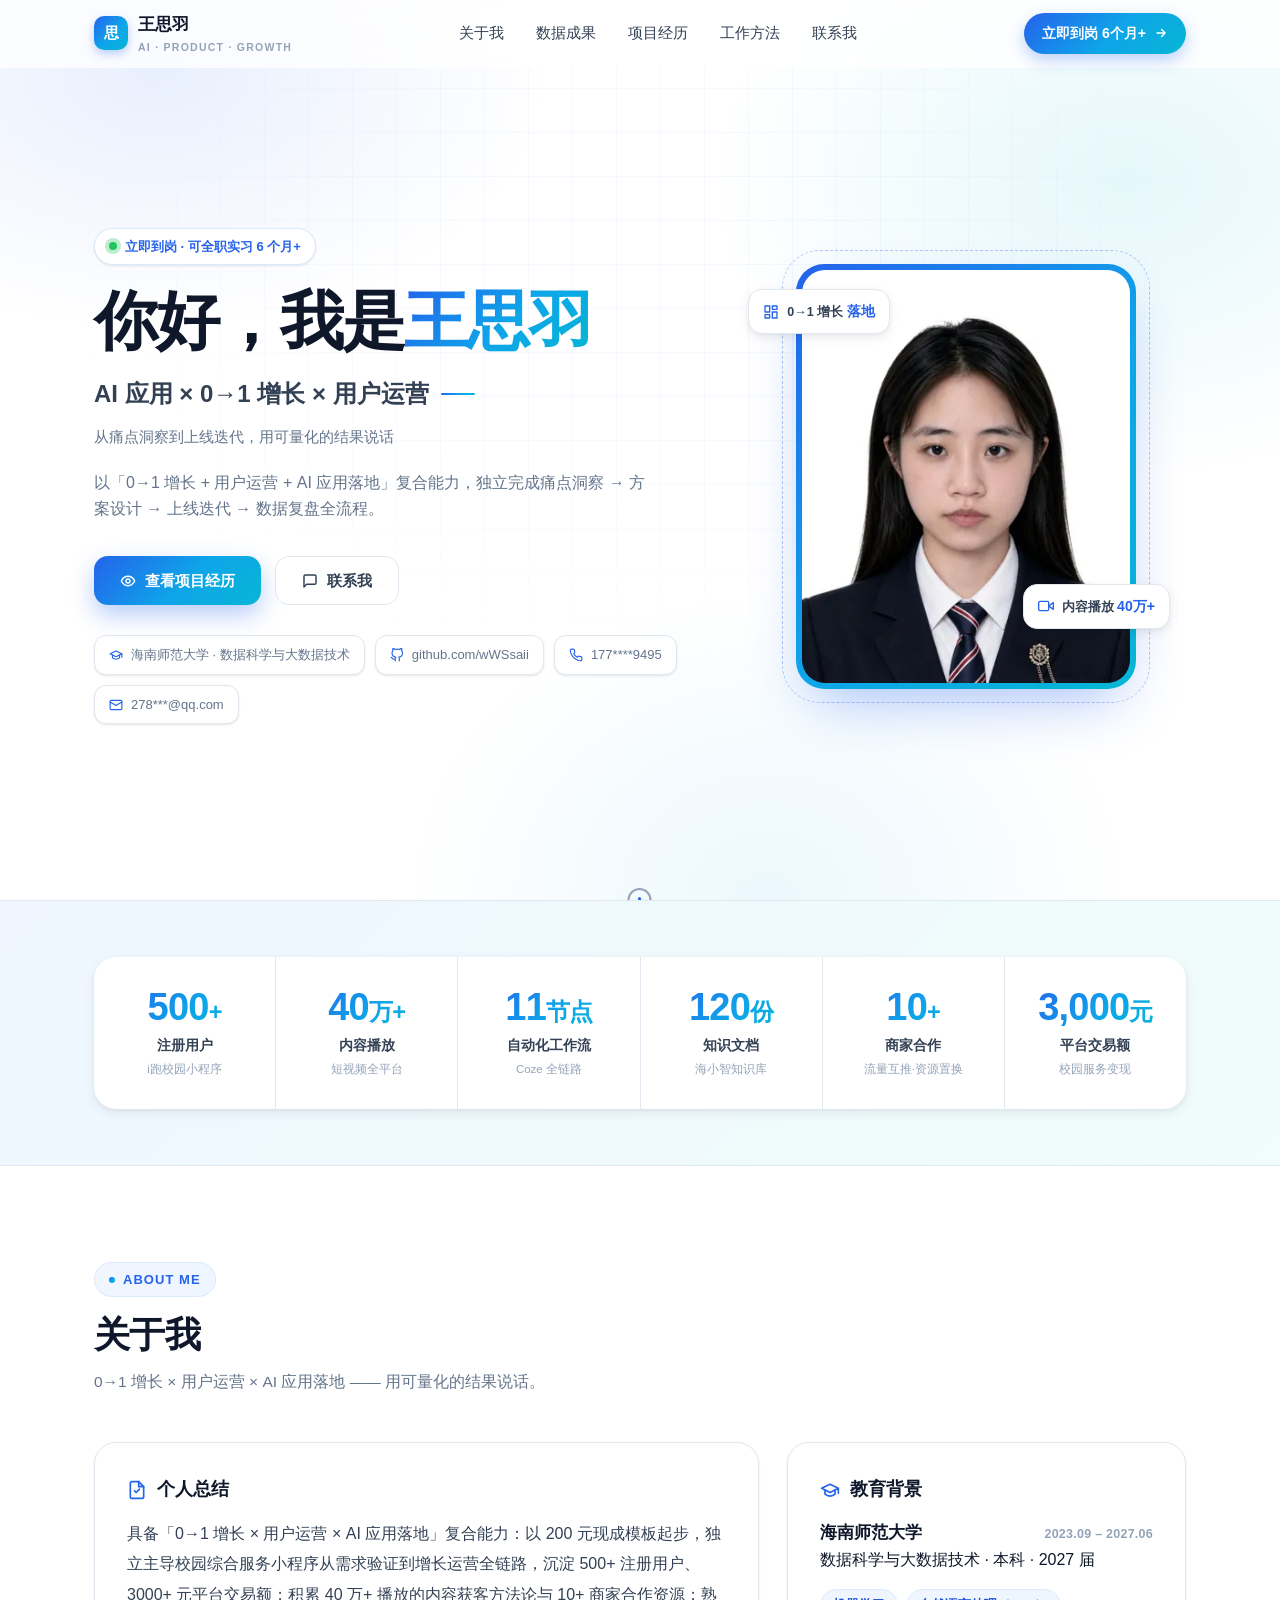
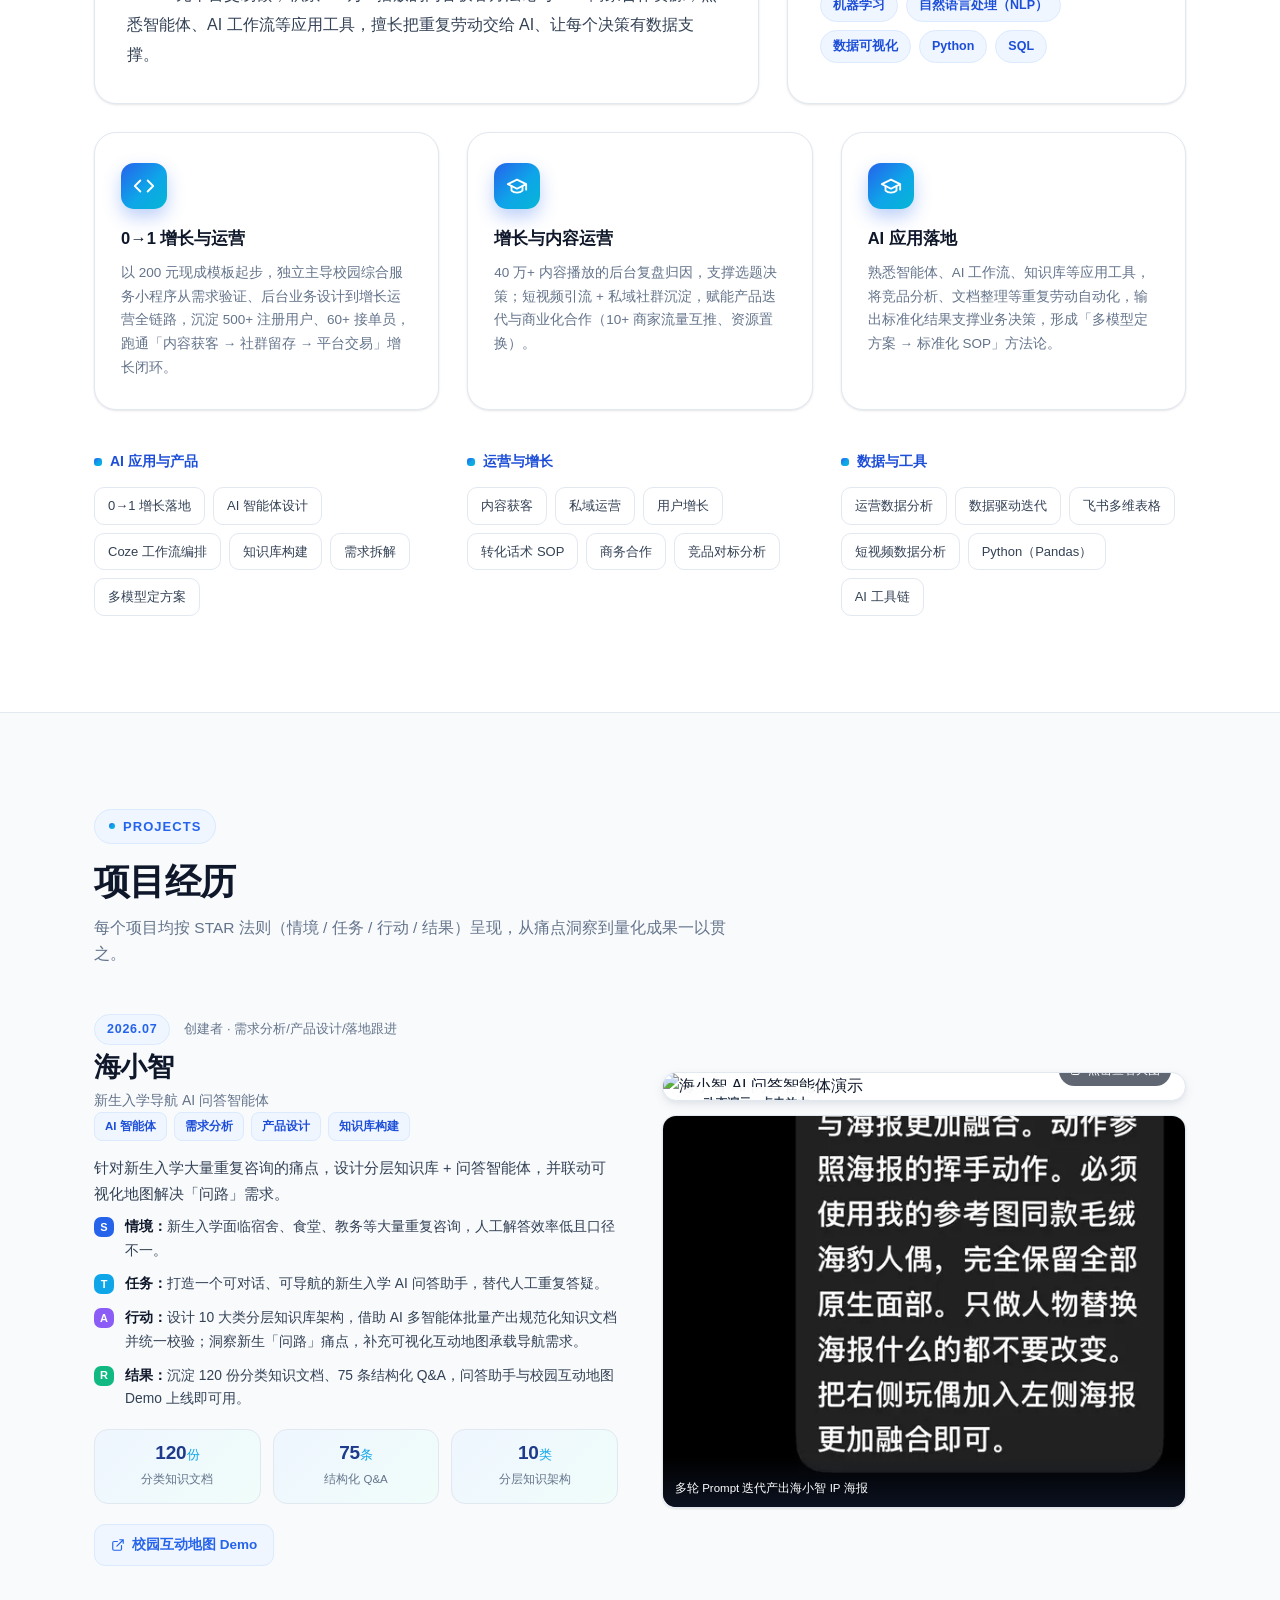
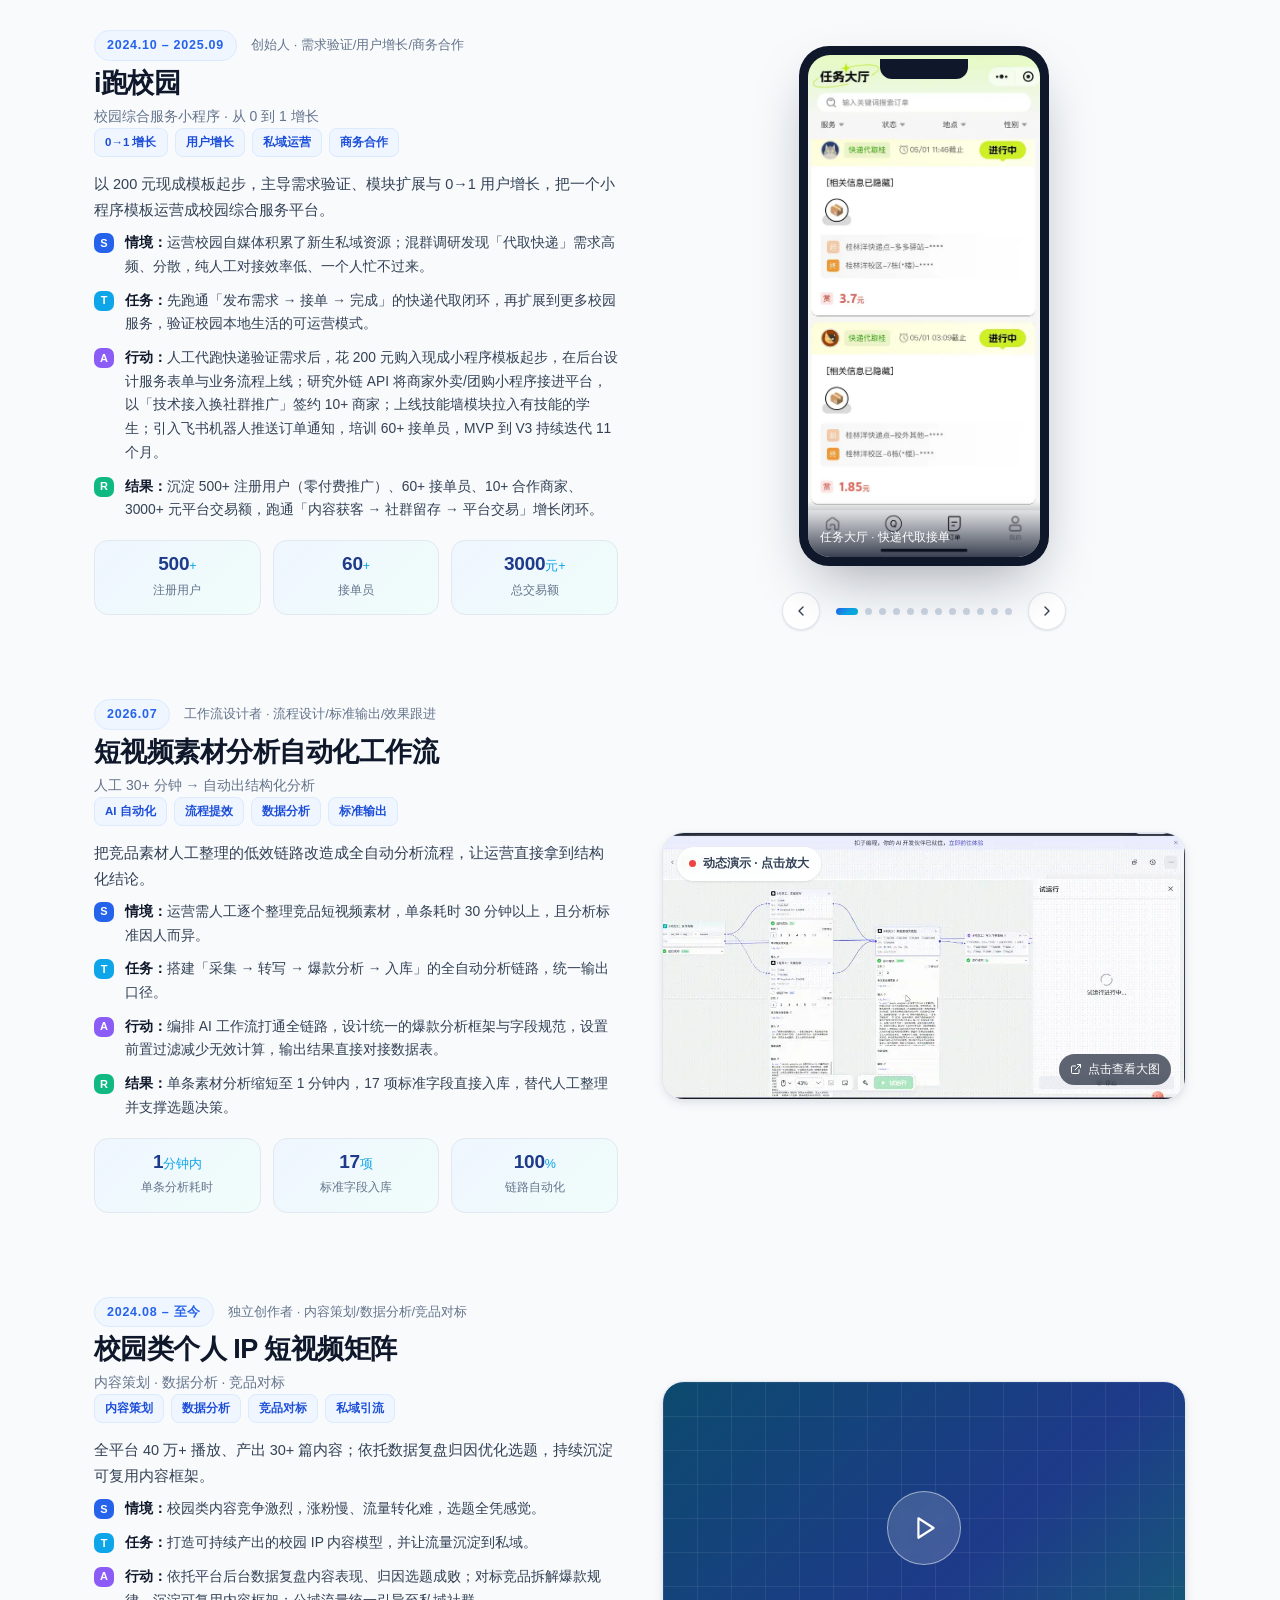
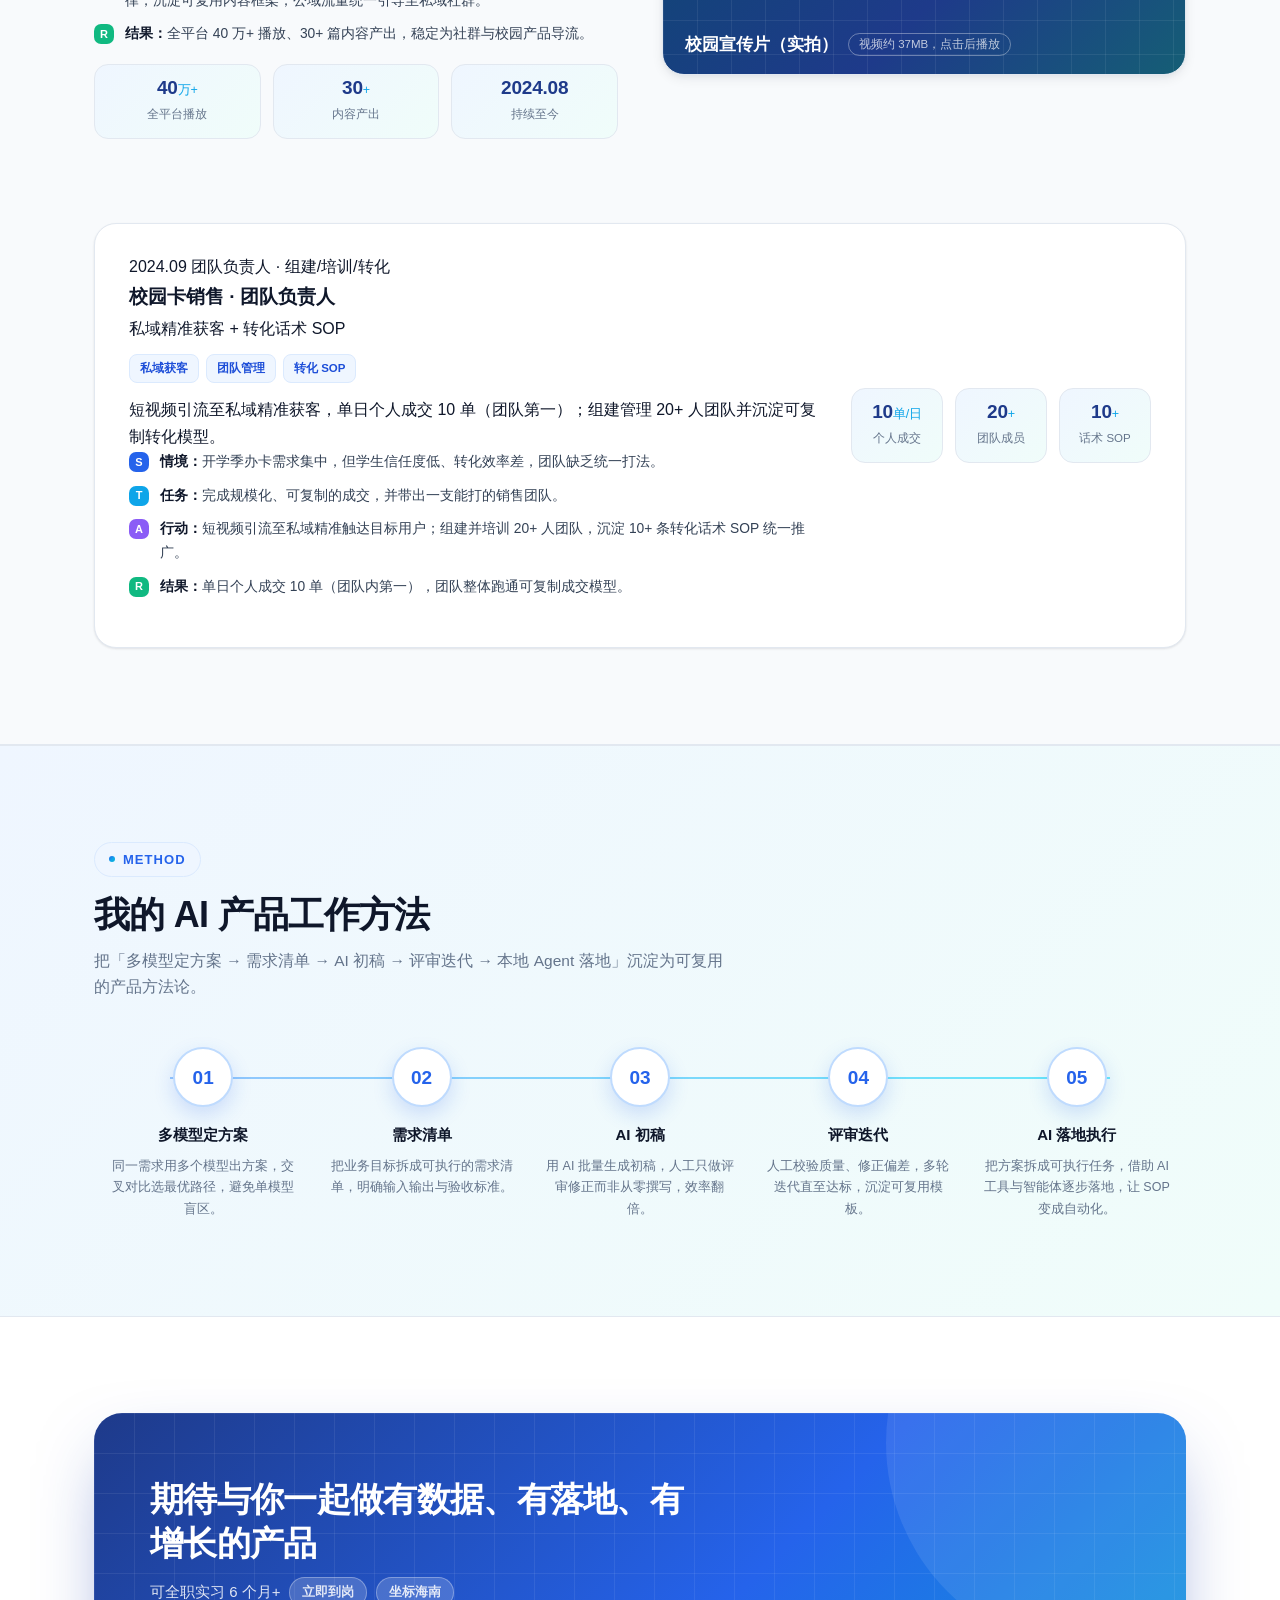
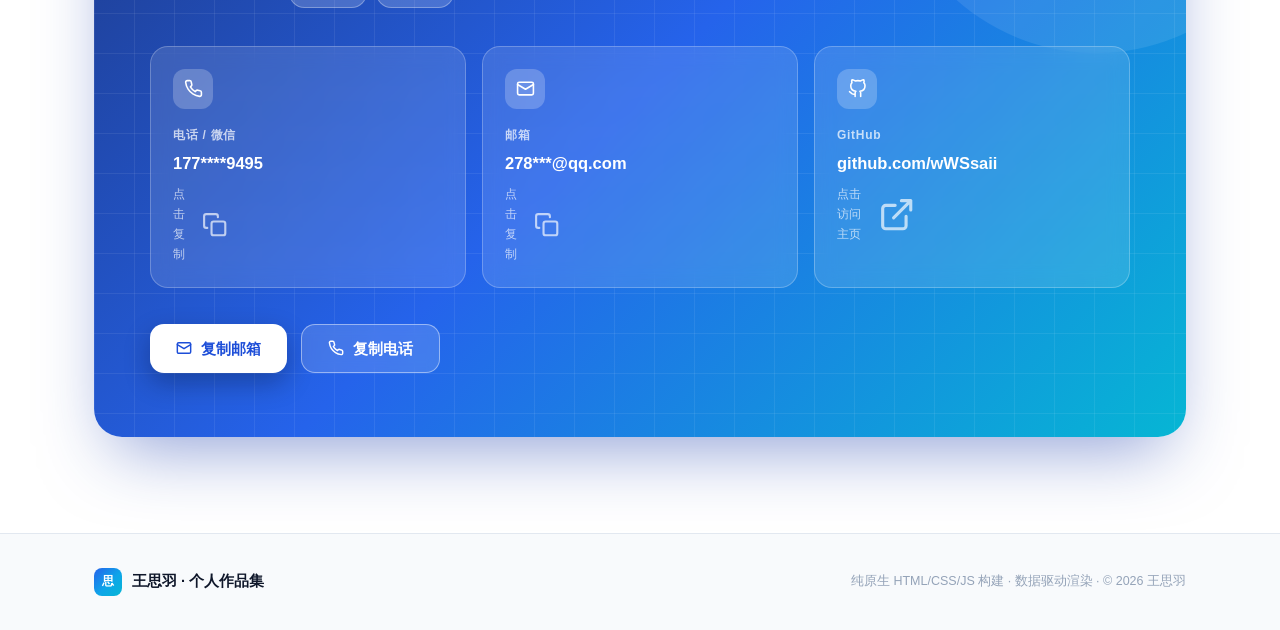
==== commit cf79d202: "fix: i跑校园改为 0→1 增长叙事（200元模板起步/后台表单设计/需求验证），去除虚构的产品 0→1 搭建表述" ====
--- a/qoder-demo/index.html
+++ b/qoder-demo/index.html
@@ -4,7 +4,7 @@
 <meta charset="UTF-8">
 <meta name="viewport" content="width=device-width, initial-scale=1.0">
 <title>王思羽 · 个人作品集 | AI 应用 × 产品 × 增长</title>
-<meta name="description" content="王思羽，海南师范大学数据科学在读。个人作品集：产品 0→1 搭建、用户增长运营与 AI 应用落地实践。">
+<meta name="description" content="王思羽，海南师范大学数据科学在读。个人作品集：0→1 用户增长、增长运营与 AI 应用落地实践。">
 <link rel="icon" href="data:image/svg+xml,%3Csvg xmlns='http://www.w3.org/2000/svg' viewBox='0 0 64 64'%3E%3Crect width='64' height='64' rx='14' fill='%232563eb'/%3E%3Ctext x='32' y='44' font-size='34' font-family='PingFang SC,Microsoft YaHei,sans-serif' fill='white' text-anchor='middle'%3E%E6%80%9D%3C/text%3E%3C/svg%3E">
 <style>
 /* ============ Design Tokens ============ */
@@ -397,7 +397,7 @@
           <img id="heroAvatar" src="data/web/avatar.webp" alt="王思羽" loading="eager">
           <div class="avatar-tag t1">
             <svg viewBox="0 0 24 24" fill="none" stroke="currentColor" stroke-width="2" stroke-linecap="round" stroke-linejoin="round"><rect x="3" y="3" width="7" height="9"/><rect x="14" y="3" width="7" height="5"/><rect x="14" y="12" width="7" height="9"/><rect x="3" y="16" width="7" height="5"/></svg>
-            <span>0→1 产品 <b>落地</b></span>
+            <span>0→1 增长 <b>落地</b></span>
           </div>
           <div class="avatar-tag t2">
             <svg viewBox="0 0 24 24" fill="none" stroke="currentColor" stroke-width="2" stroke-linecap="round" stroke-linejoin="round"><path d="M23 7l-7 5 7 5V7z"/><rect x="1" y="5" width="15" height="14" rx="2"/></svg>
@@ -423,7 +423,7 @@
     <div class="section-head reveal">
       <span class="section-kicker">ABOUT ME</span>
       <h2 class="section-title">关于我</h2>
-      <p class="section-sub">产品 0→1 搭建 × 增长运营 × AI 应用落地 —— 用可量化的结果说话。</p>
+      <p class="section-sub">0→1 增长 × 用户运营 × AI 应用落地 —— 用可量化的结果说话。</p>
     </div>
     <div class="about-grid">
       <div class="card reveal" style="--d:.05s">
@@ -525,7 +525,7 @@
 <script>
 /* ============================================================
  * 王思羽 · 个人产品展示 Demo —— 数据源文件
- * 通用能力展示（不绑定具体岗位）：产品 0→1 × 用户增长 × AI 应用
+ * 通用能力展示（不绑定具体岗位）：0→1 增长 × 用户运营 × AI 应用
  * 项目介绍均按 STAR 法则（情境/任务/行动/结果）组织
  * 修改此文件后，运行 `python scripts/build.py` 重新生成单文件 index.html
  * 注意：联系方式以脱敏形式展示，完整信息经 XOR+Base64 编码存储（页面点击复制）
@@ -533,10 +533,10 @@
 window.PORTFOLIO_DATA = {
   "meta": {
     "name": "王思羽",
-    "role": "AI 应用 × 产品 0→1 × 用户增长",
-    "roleEn": "AI Application · Product · Growth",
+    "role": "AI 应用 × 0→1 增长 × 用户运营",
+    "roleEn": "AI Application · Growth · Operation",
     "roleTag": "从痛点洞察到上线迭代，用可量化的结果说话",
-    "tagline": "以「0→1 产品搭建 + 增长运营 + AI 应用落地」复合能力，独立完成痛点洞察 → 方案设计 → 上线迭代 → 数据复盘全流程。",
+    "tagline": "以「0→1 增长 + 用户运营 + AI 应用落地」复合能力，独立完成痛点洞察 → 方案设计 → 上线迭代 → 数据复盘全流程。",
     "avatar": "data/web/avatar.webp",
     "status": "立即到岗 · 可全职实习 6 个月+",
     "statusType": "available",
@@ -564,13 +564,13 @@
     "courses": ["机器学习", "自然语言处理（NLP）", "数据可视化", "Python", "SQL"]
   },
 
-  "summary": "具备「0→1 产品搭建 × 增长运营 × AI 应用落地」复合能力：独立主导校园综合服务小程序从痛点洞察到上线迭代全链路，沉淀 500+ 注册用户、3000+ 元平台交易额；积累 40 万+ 播放的内容获客方法论与 10+ 商家合作资源；熟悉智能体、AI 工作流等应用工具，擅长把重复劳动交给 AI、让每个决策有数据支撑。",
+  "summary": "具备「0→1 增长 × 用户运营 × AI 应用落地」复合能力：以 200 元现成模板起步，独立主导校园综合服务小程序从需求验证到增长运营全链路，沉淀 500+ 注册用户、3000+ 元平台交易额；积累 40 万+ 播放的内容获客方法论与 10+ 商家合作资源；熟悉智能体、AI 工作流等应用工具，擅长把重复劳动交给 AI、让每个决策有数据支撑。",
 
   "capabilities": [
     {
       "icon": "product",
-      "title": "产品 0→1 搭建",
-      "desc": "独立主导校园综合服务小程序从痛点洞察、业务结构设计到上线迭代全链路，沉淀 500+ 注册用户、60+ 接单员，跑通「内容获客 → 社群留存 → 平台交易」增长闭环。"
+      "title": "0→1 增长与运营",
+      "desc": "以 200 元现成模板起步，独立主导校园综合服务小程序从需求验证、后台业务设计到增长运营全链路，沉淀 500+ 注册用户、60+ 接单员，跑通「内容获客 → 社群留存 → 平台交易」增长闭环。"
     },
     {
       "icon": "growth",
@@ -633,16 +633,16 @@
     {
       "id": "ipao",
       "name": "i跑校园",
-      "subtitle": "校园综合服务小程序",
-      "role": "创始人 · 产品规划/用户运营/商务合作",
+      "subtitle": "校园综合服务小程序 · 从 0 到 1 增长",
+      "role": "创始人 · 需求验证/用户增长/商务合作",
       "period": "2024.10 – 2025.09",
-      "tags": ["0→1 产品", "用户增长", "私域运营", "商务合作"],
-      "summary": "从 0→1 搭建校园综合服务小程序，统筹产品规划、需求迭代、内容获客、用户运营与商务合作全链路。",
+      "tags": ["0→1 增长", "用户增长", "私域运营", "商务合作"],
+      "summary": "以 200 元现成模板起步，主导需求验证、模块扩展与 0→1 用户增长，把一个小程序模板运营成校园综合服务平台。",
       "star": [
-        { "k": "S", "t": "情境", "d": "校园跑腿、技能、电商等服务需求分散，缺少统一可信的平台承接，学生找人难、交易无保障。" },
-        { "k": "T", "t": "任务", "d": "从 0→1 打造覆盖校园高频刚需的综合服务小程序，并跑通获客与商业化闭环。" },
-        { "k": "A", "t": "行动", "d": "设计「高频刚需打底、低频高毛利增收」三层业务结构（快递代取/论坛、技能墙服务、团购/流量卡）；短视频内容获客 + 私域社群沉淀种子用户；对接 10+ 校园商家达成流量互推与资源置换，并解决跨端跳转、订单实时通知等关键体验问题。" },
-        { "k": "R", "t": "结果", "d": "沉淀 500+ 注册用户、60+ 接单员、3000+ 元平台交易额，跑通「内容获客 → 社群留存 → 平台交易」增长闭环。" }
+        { "k": "S", "t": "情境", "d": "运营校园自媒体积累了新生私域资源；混群调研发现「代取快递」需求高频、分散，纯人工对接效率低、一个人忙不过来。" },
+        { "k": "T", "t": "任务", "d": "先跑通「发布需求 → 接单 → 完成」的快递代取闭环，再扩展到更多校园服务，验证校园本地生活的可运营模式。" },
+        { "k": "A", "t": "行动", "d": "人工代跑快递验证需求后，花 200 元购入现成小程序模板起步，在后台设计服务表单与业务流程上线；研究外链 API 将商家外卖/团购小程序接进平台，以「技术接入换社群推广」签约 10+ 商家；上线技能墙模块拉入有技能的学生；引入飞书机器人推送订单通知，培训 60+ 接单员，MVP 到 V3 持续迭代 11 个月。" },
+        { "k": "R", "t": "结果", "d": "沉淀 500+ 注册用户（零付费推广）、60+ 接单员、10+ 合作商家、3000+ 元平台交易额，跑通「内容获客 → 社群留存 → 平台交易」增长闭环。" }
       ],
       "metrics": [
         { "v": "500", "suffix": "+", "l": "注册用户" },
@@ -755,7 +755,7 @@
   "skills": [
     {
       "group": "AI 应用与产品",
-      "items": ["0→1 产品落地", "AI 智能体设计", "Coze 工作流编排", "知识库构建", "需求拆解", "多模型定方案"]
+      "items": ["0→1 增长落地", "AI 智能体设计", "Coze 工作流编排", "知识库构建", "需求拆解", "多模型定方案"]
     },
     {
       "group": "运营与增长",
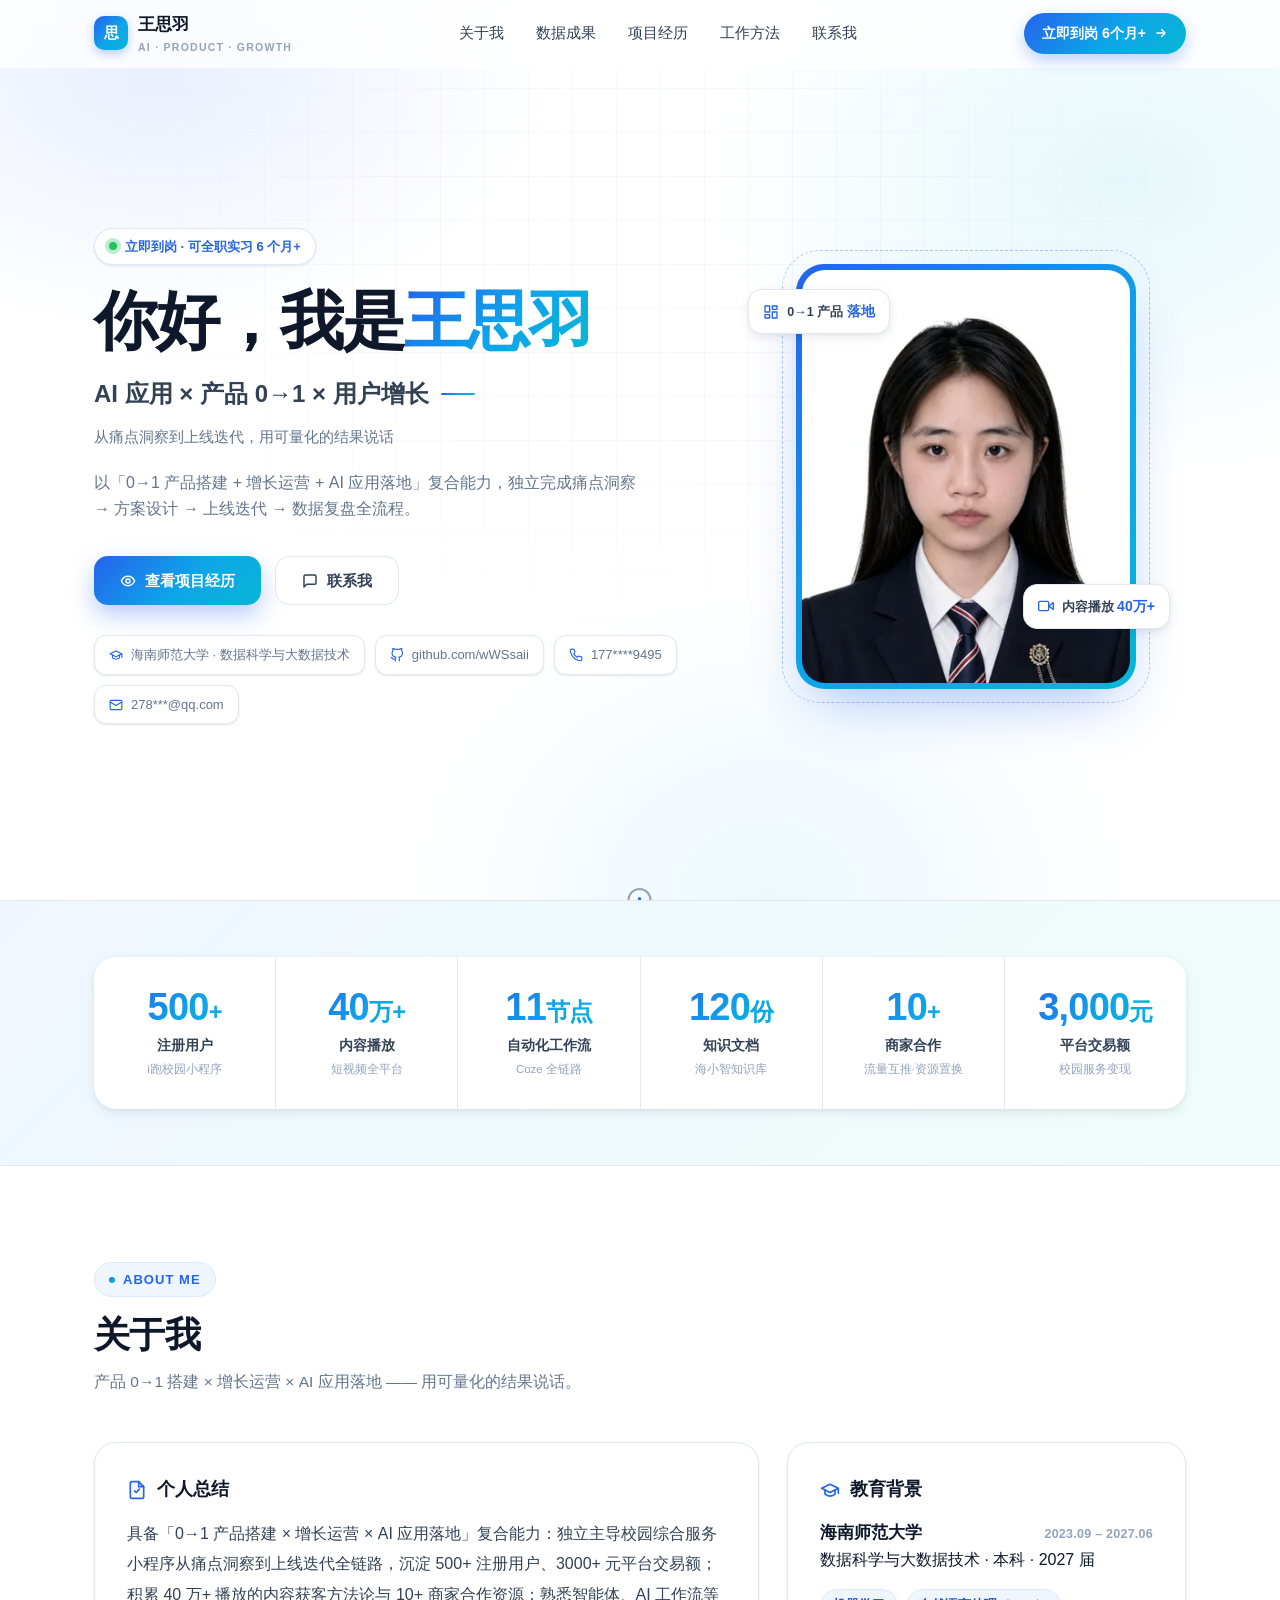
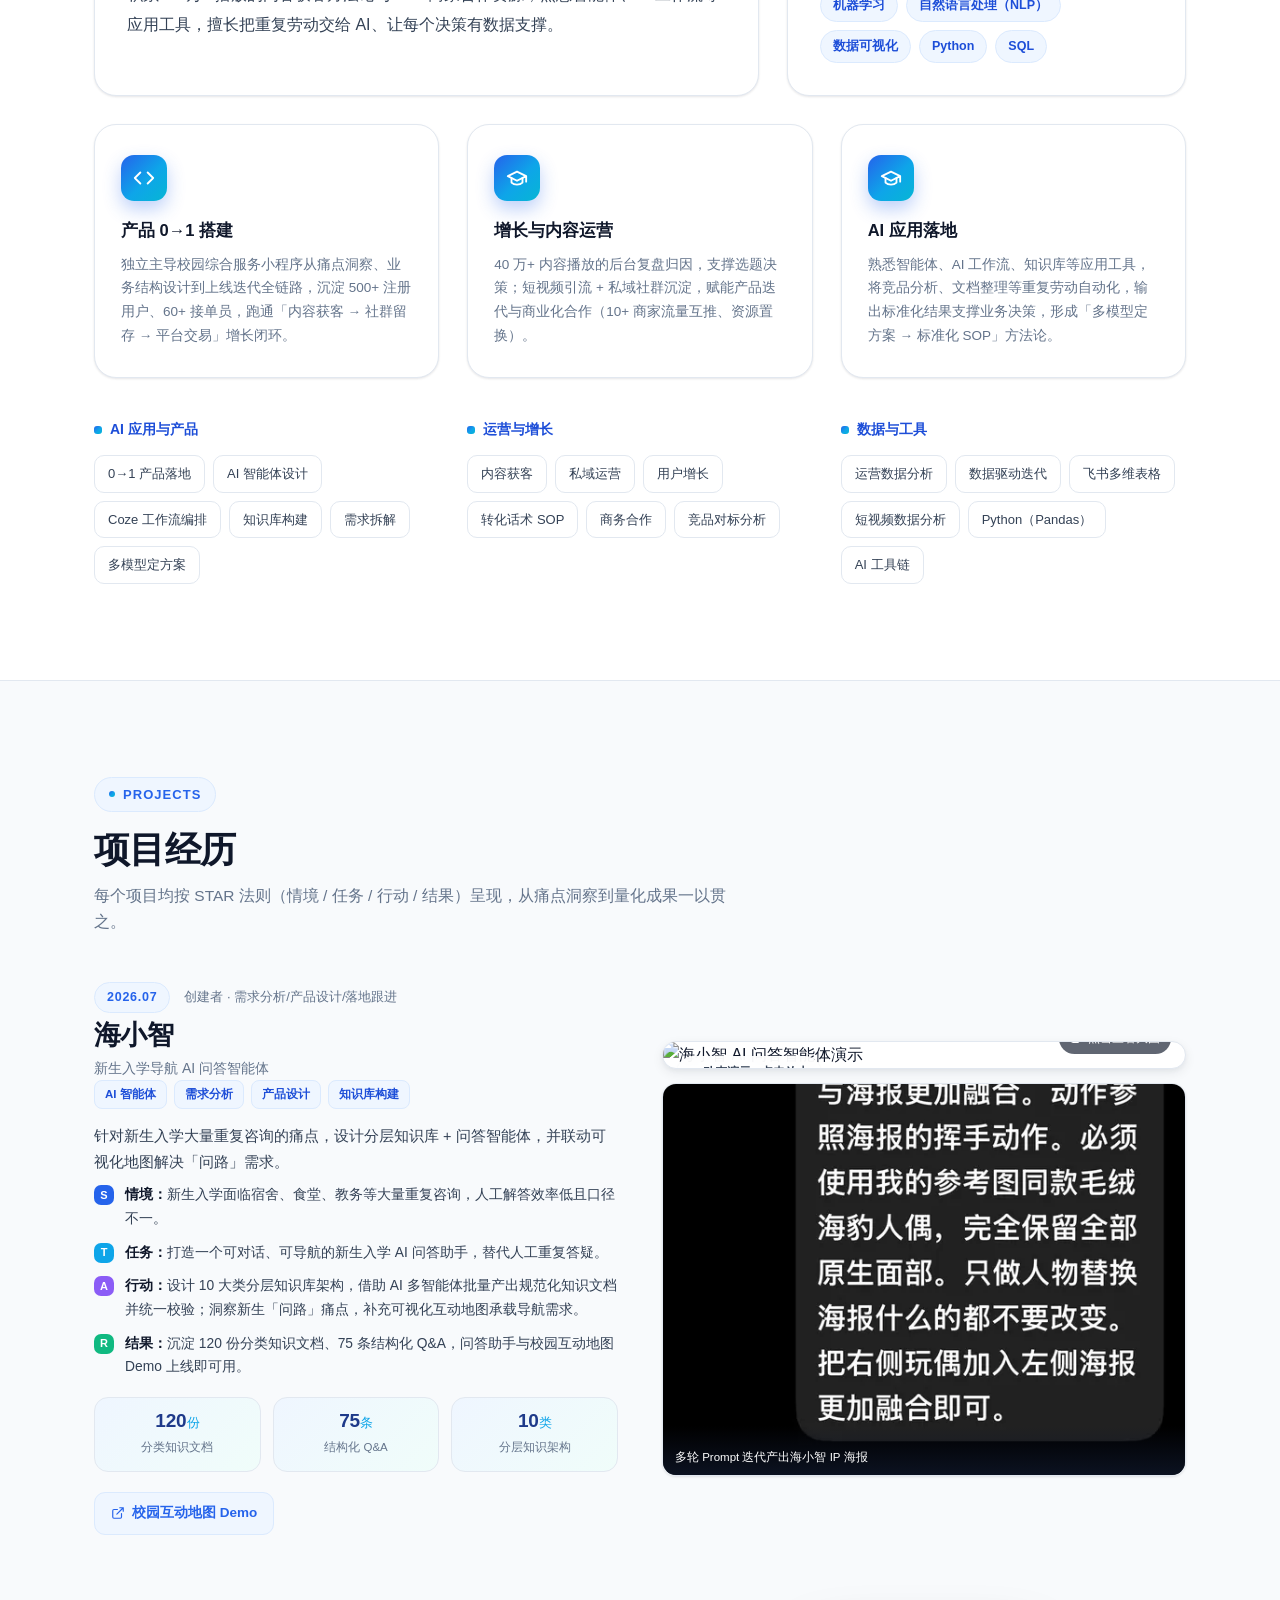
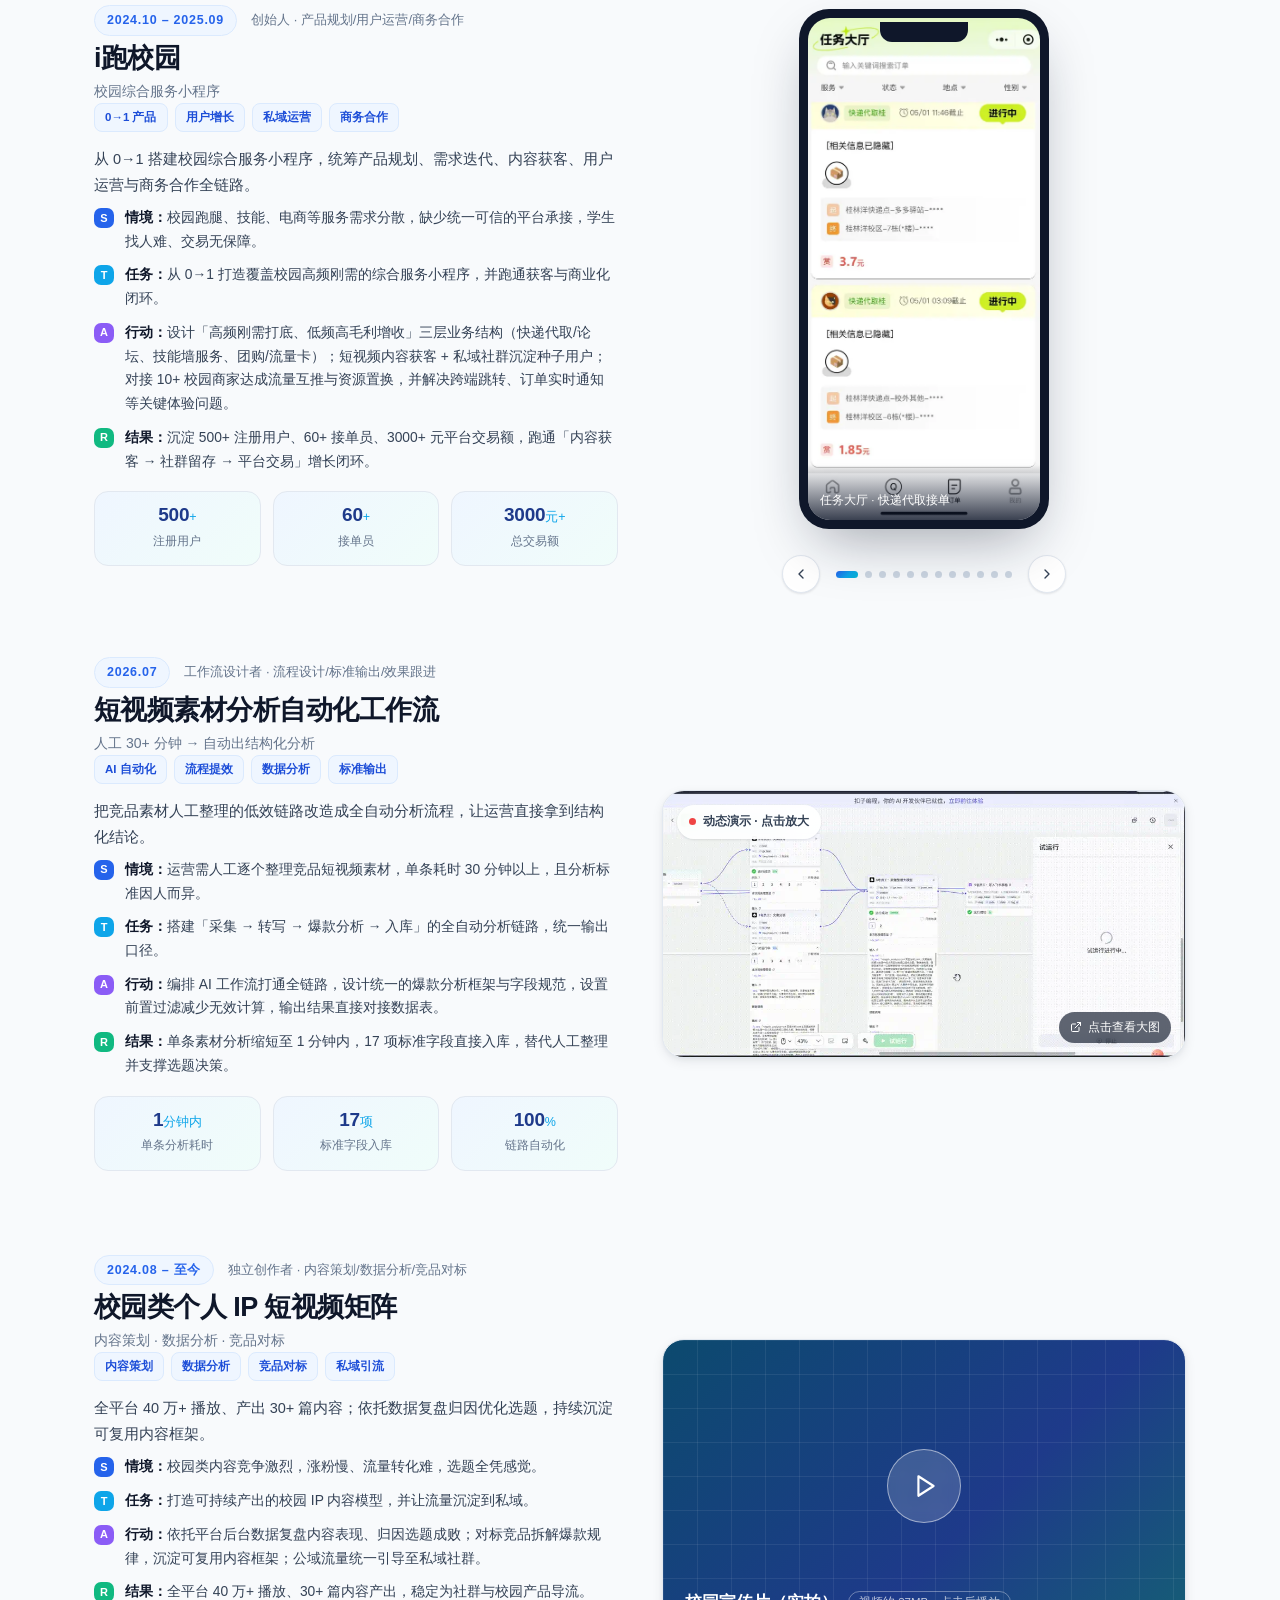
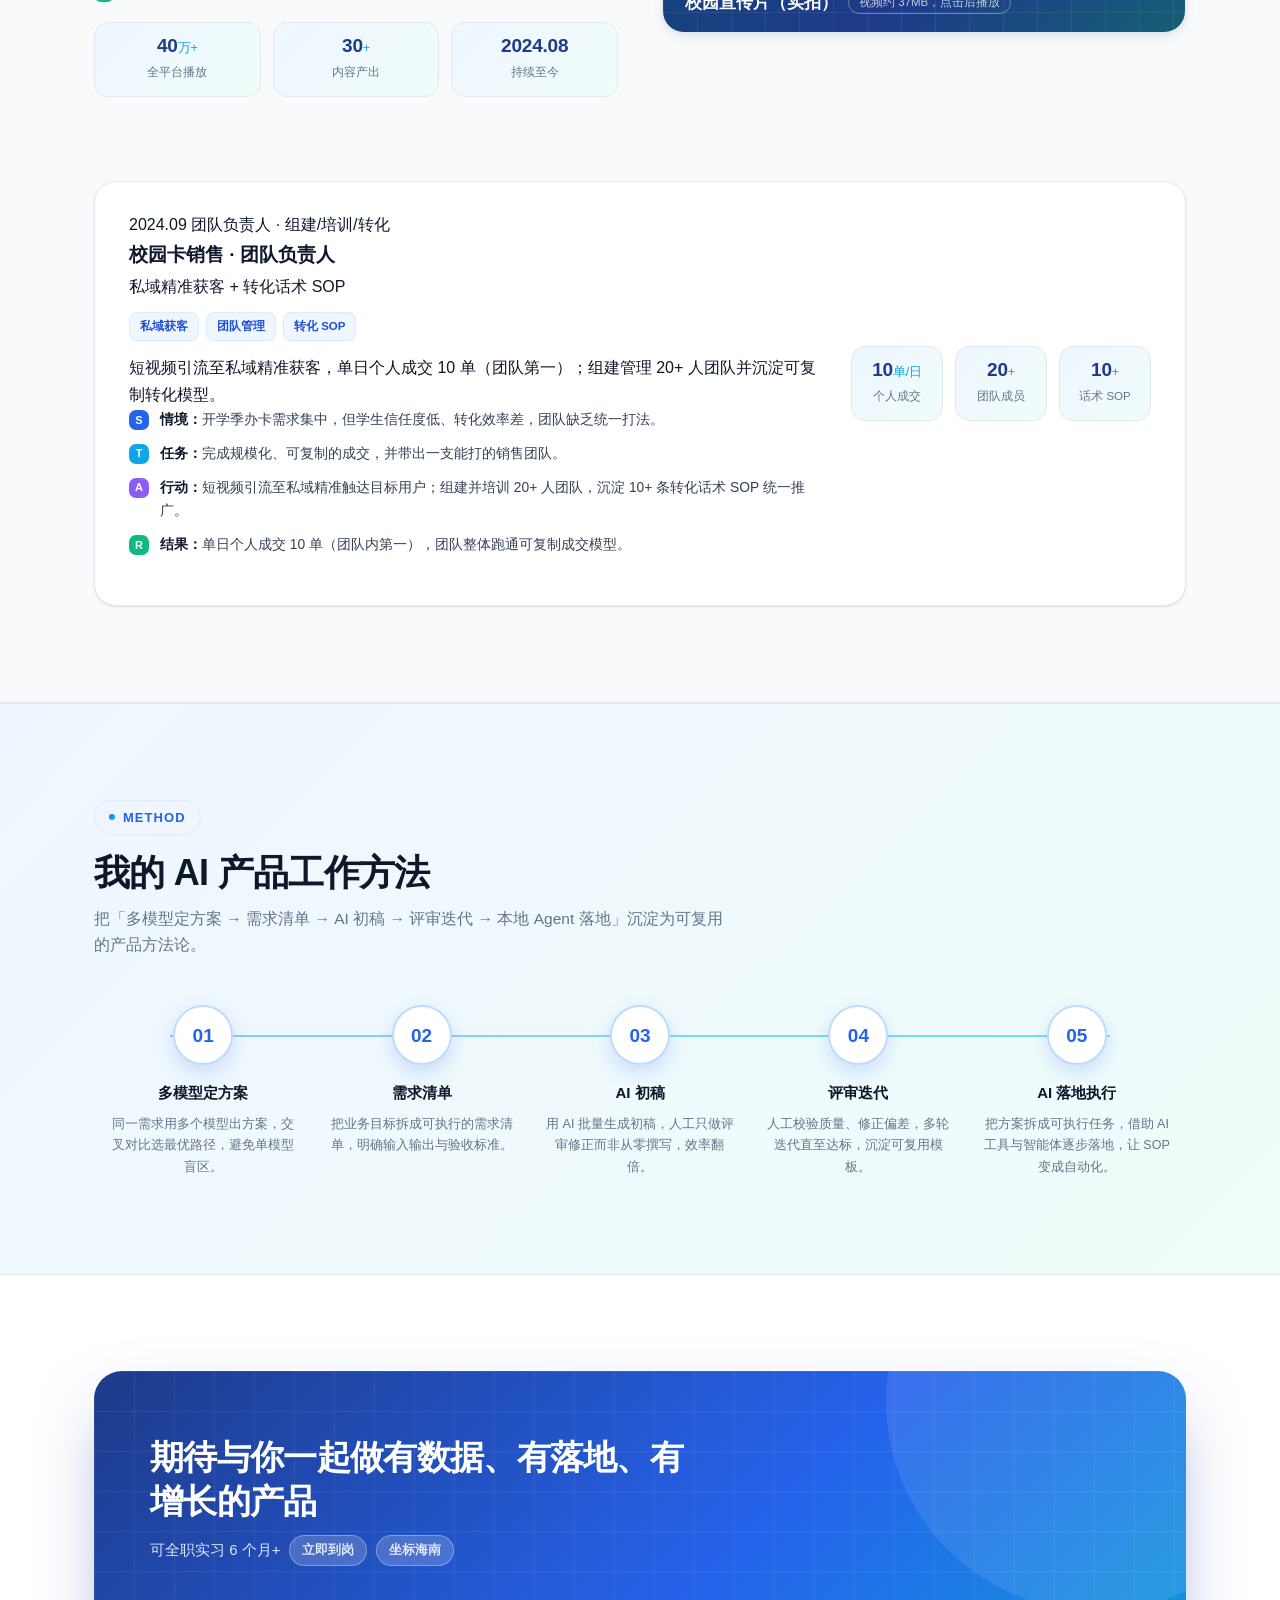
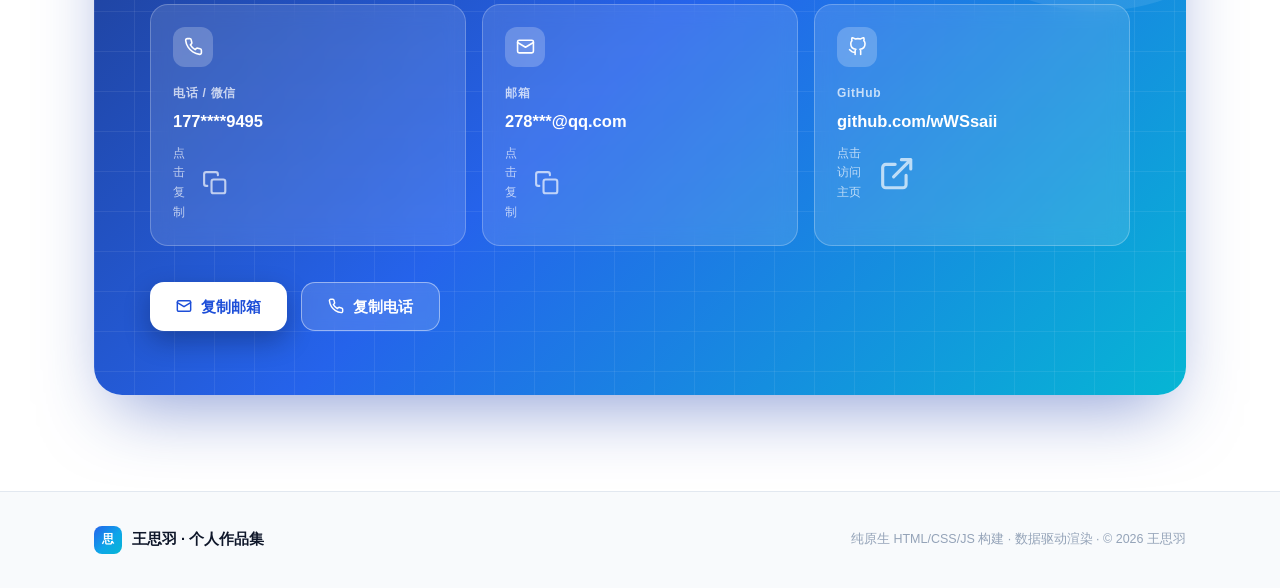
==== commit 1061a469: "Revert "fix: i跑校园改为 0→1 增长叙事（200元模板起步/后台表单设计/需求验证），去除虚构的产品 0→1 搭建表述" This reverts commit cf79d2022d6" ====
--- a/qoder-demo/index.html
+++ b/qoder-demo/index.html
@@ -4,7 +4,7 @@
 <meta charset="UTF-8">
 <meta name="viewport" content="width=device-width, initial-scale=1.0">
 <title>王思羽 · 个人作品集 | AI 应用 × 产品 × 增长</title>
-<meta name="description" content="王思羽，海南师范大学数据科学在读。个人作品集：0→1 用户增长、增长运营与 AI 应用落地实践。">
+<meta name="description" content="王思羽，海南师范大学数据科学在读。个人作品集：产品 0→1 搭建、用户增长运营与 AI 应用落地实践。">
 <link rel="icon" href="data:image/svg+xml,%3Csvg xmlns='http://www.w3.org/2000/svg' viewBox='0 0 64 64'%3E%3Crect width='64' height='64' rx='14' fill='%232563eb'/%3E%3Ctext x='32' y='44' font-size='34' font-family='PingFang SC,Microsoft YaHei,sans-serif' fill='white' text-anchor='middle'%3E%E6%80%9D%3C/text%3E%3C/svg%3E">
 <style>
 /* ============ Design Tokens ============ */
@@ -397,7 +397,7 @@
           <img id="heroAvatar" src="data/web/avatar.webp" alt="王思羽" loading="eager">
           <div class="avatar-tag t1">
             <svg viewBox="0 0 24 24" fill="none" stroke="currentColor" stroke-width="2" stroke-linecap="round" stroke-linejoin="round"><rect x="3" y="3" width="7" height="9"/><rect x="14" y="3" width="7" height="5"/><rect x="14" y="12" width="7" height="9"/><rect x="3" y="16" width="7" height="5"/></svg>
-            <span>0→1 增长 <b>落地</b></span>
+            <span>0→1 产品 <b>落地</b></span>
           </div>
           <div class="avatar-tag t2">
             <svg viewBox="0 0 24 24" fill="none" stroke="currentColor" stroke-width="2" stroke-linecap="round" stroke-linejoin="round"><path d="M23 7l-7 5 7 5V7z"/><rect x="1" y="5" width="15" height="14" rx="2"/></svg>
@@ -423,7 +423,7 @@
     <div class="section-head reveal">
       <span class="section-kicker">ABOUT ME</span>
       <h2 class="section-title">关于我</h2>
-      <p class="section-sub">0→1 增长 × 用户运营 × AI 应用落地 —— 用可量化的结果说话。</p>
+      <p class="section-sub">产品 0→1 搭建 × 增长运营 × AI 应用落地 —— 用可量化的结果说话。</p>
     </div>
     <div class="about-grid">
       <div class="card reveal" style="--d:.05s">
@@ -525,7 +525,7 @@
 <script>
 /* ============================================================
  * 王思羽 · 个人产品展示 Demo —— 数据源文件
- * 通用能力展示（不绑定具体岗位）：0→1 增长 × 用户运营 × AI 应用
+ * 通用能力展示（不绑定具体岗位）：产品 0→1 × 用户增长 × AI 应用
  * 项目介绍均按 STAR 法则（情境/任务/行动/结果）组织
  * 修改此文件后，运行 `python scripts/build.py` 重新生成单文件 index.html
  * 注意：联系方式以脱敏形式展示，完整信息经 XOR+Base64 编码存储（页面点击复制）
@@ -533,10 +533,10 @@
 window.PORTFOLIO_DATA = {
   "meta": {
     "name": "王思羽",
-    "role": "AI 应用 × 0→1 增长 × 用户运营",
-    "roleEn": "AI Application · Growth · Operation",
+    "role": "AI 应用 × 产品 0→1 × 用户增长",
+    "roleEn": "AI Application · Product · Growth",
     "roleTag": "从痛点洞察到上线迭代，用可量化的结果说话",
-    "tagline": "以「0→1 增长 + 用户运营 + AI 应用落地」复合能力，独立完成痛点洞察 → 方案设计 → 上线迭代 → 数据复盘全流程。",
+    "tagline": "以「0→1 产品搭建 + 增长运营 + AI 应用落地」复合能力，独立完成痛点洞察 → 方案设计 → 上线迭代 → 数据复盘全流程。",
     "avatar": "data/web/avatar.webp",
     "status": "立即到岗 · 可全职实习 6 个月+",
     "statusType": "available",
@@ -564,13 +564,13 @@
     "courses": ["机器学习", "自然语言处理（NLP）", "数据可视化", "Python", "SQL"]
   },
 
-  "summary": "具备「0→1 增长 × 用户运营 × AI 应用落地」复合能力：以 200 元现成模板起步，独立主导校园综合服务小程序从需求验证到增长运营全链路，沉淀 500+ 注册用户、3000+ 元平台交易额；积累 40 万+ 播放的内容获客方法论与 10+ 商家合作资源；熟悉智能体、AI 工作流等应用工具，擅长把重复劳动交给 AI、让每个决策有数据支撑。",
+  "summary": "具备「0→1 产品搭建 × 增长运营 × AI 应用落地」复合能力：独立主导校园综合服务小程序从痛点洞察到上线迭代全链路，沉淀 500+ 注册用户、3000+ 元平台交易额；积累 40 万+ 播放的内容获客方法论与 10+ 商家合作资源；熟悉智能体、AI 工作流等应用工具，擅长把重复劳动交给 AI、让每个决策有数据支撑。",
 
   "capabilities": [
     {
       "icon": "product",
-      "title": "0→1 增长与运营",
-      "desc": "以 200 元现成模板起步，独立主导校园综合服务小程序从需求验证、后台业务设计到增长运营全链路，沉淀 500+ 注册用户、60+ 接单员，跑通「内容获客 → 社群留存 → 平台交易」增长闭环。"
+      "title": "产品 0→1 搭建",
+      "desc": "独立主导校园综合服务小程序从痛点洞察、业务结构设计到上线迭代全链路，沉淀 500+ 注册用户、60+ 接单员，跑通「内容获客 → 社群留存 → 平台交易」增长闭环。"
     },
     {
       "icon": "growth",
@@ -633,16 +633,16 @@
     {
       "id": "ipao",
       "name": "i跑校园",
-      "subtitle": "校园综合服务小程序 · 从 0 到 1 增长",
-      "role": "创始人 · 需求验证/用户增长/商务合作",
+      "subtitle": "校园综合服务小程序",
+      "role": "创始人 · 产品规划/用户运营/商务合作",
       "period": "2024.10 – 2025.09",
-      "tags": ["0→1 增长", "用户增长", "私域运营", "商务合作"],
-      "summary": "以 200 元现成模板起步，主导需求验证、模块扩展与 0→1 用户增长，把一个小程序模板运营成校园综合服务平台。",
+      "tags": ["0→1 产品", "用户增长", "私域运营", "商务合作"],
+      "summary": "从 0→1 搭建校园综合服务小程序，统筹产品规划、需求迭代、内容获客、用户运营与商务合作全链路。",
       "star": [
-        { "k": "S", "t": "情境", "d": "运营校园自媒体积累了新生私域资源；混群调研发现「代取快递」需求高频、分散，纯人工对接效率低、一个人忙不过来。" },
-        { "k": "T", "t": "任务", "d": "先跑通「发布需求 → 接单 → 完成」的快递代取闭环，再扩展到更多校园服务，验证校园本地生活的可运营模式。" },
-        { "k": "A", "t": "行动", "d": "人工代跑快递验证需求后，花 200 元购入现成小程序模板起步，在后台设计服务表单与业务流程上线；研究外链 API 将商家外卖/团购小程序接进平台，以「技术接入换社群推广」签约 10+ 商家；上线技能墙模块拉入有技能的学生；引入飞书机器人推送订单通知，培训 60+ 接单员，MVP 到 V3 持续迭代 11 个月。" },
-        { "k": "R", "t": "结果", "d": "沉淀 500+ 注册用户（零付费推广）、60+ 接单员、10+ 合作商家、3000+ 元平台交易额，跑通「内容获客 → 社群留存 → 平台交易」增长闭环。" }
+        { "k": "S", "t": "情境", "d": "校园跑腿、技能、电商等服务需求分散，缺少统一可信的平台承接，学生找人难、交易无保障。" },
+        { "k": "T", "t": "任务", "d": "从 0→1 打造覆盖校园高频刚需的综合服务小程序，并跑通获客与商业化闭环。" },
+        { "k": "A", "t": "行动", "d": "设计「高频刚需打底、低频高毛利增收」三层业务结构（快递代取/论坛、技能墙服务、团购/流量卡）；短视频内容获客 + 私域社群沉淀种子用户；对接 10+ 校园商家达成流量互推与资源置换，并解决跨端跳转、订单实时通知等关键体验问题。" },
+        { "k": "R", "t": "结果", "d": "沉淀 500+ 注册用户、60+ 接单员、3000+ 元平台交易额，跑通「内容获客 → 社群留存 → 平台交易」增长闭环。" }
       ],
       "metrics": [
         { "v": "500", "suffix": "+", "l": "注册用户" },
@@ -755,7 +755,7 @@
   "skills": [
     {
       "group": "AI 应用与产品",
-      "items": ["0→1 增长落地", "AI 智能体设计", "Coze 工作流编排", "知识库构建", "需求拆解", "多模型定方案"]
+      "items": ["0→1 产品落地", "AI 智能体设计", "Coze 工作流编排", "知识库构建", "需求拆解", "多模型定方案"]
     },
     {
       "group": "运营与增长",
